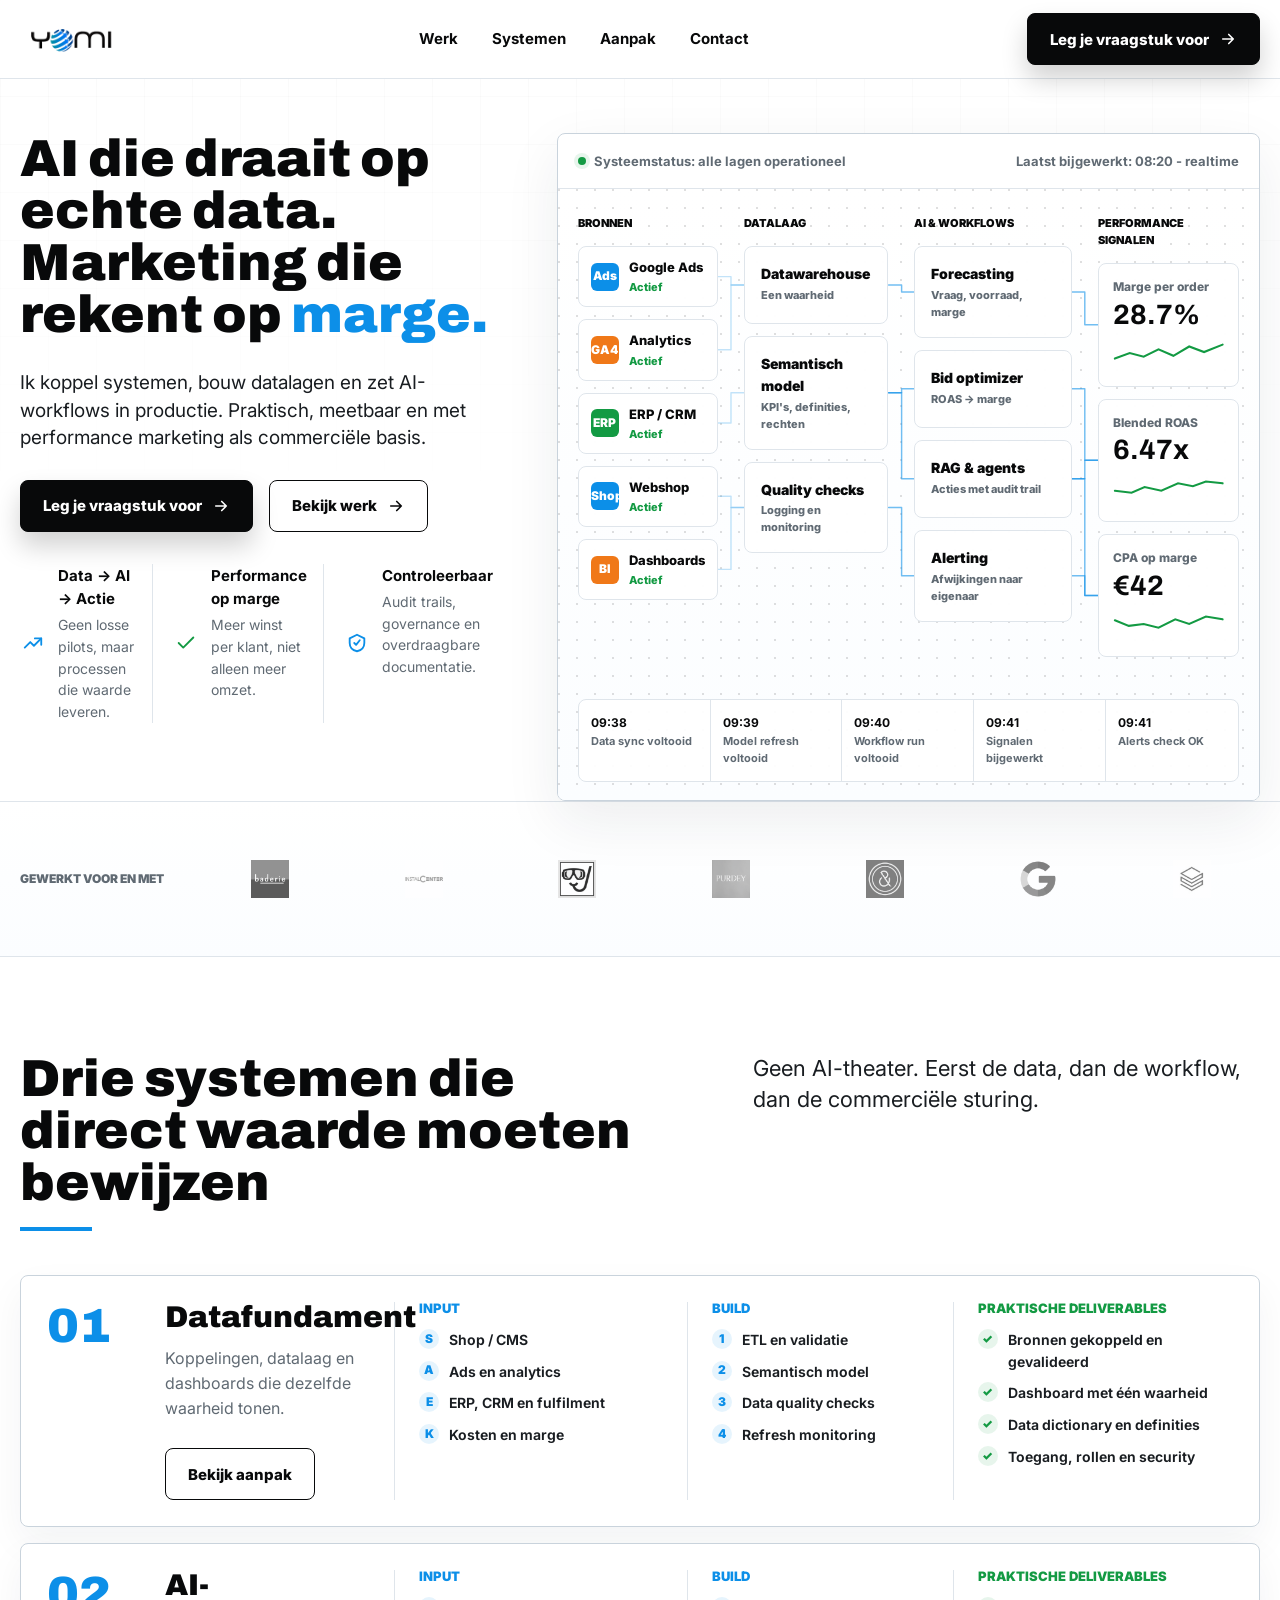
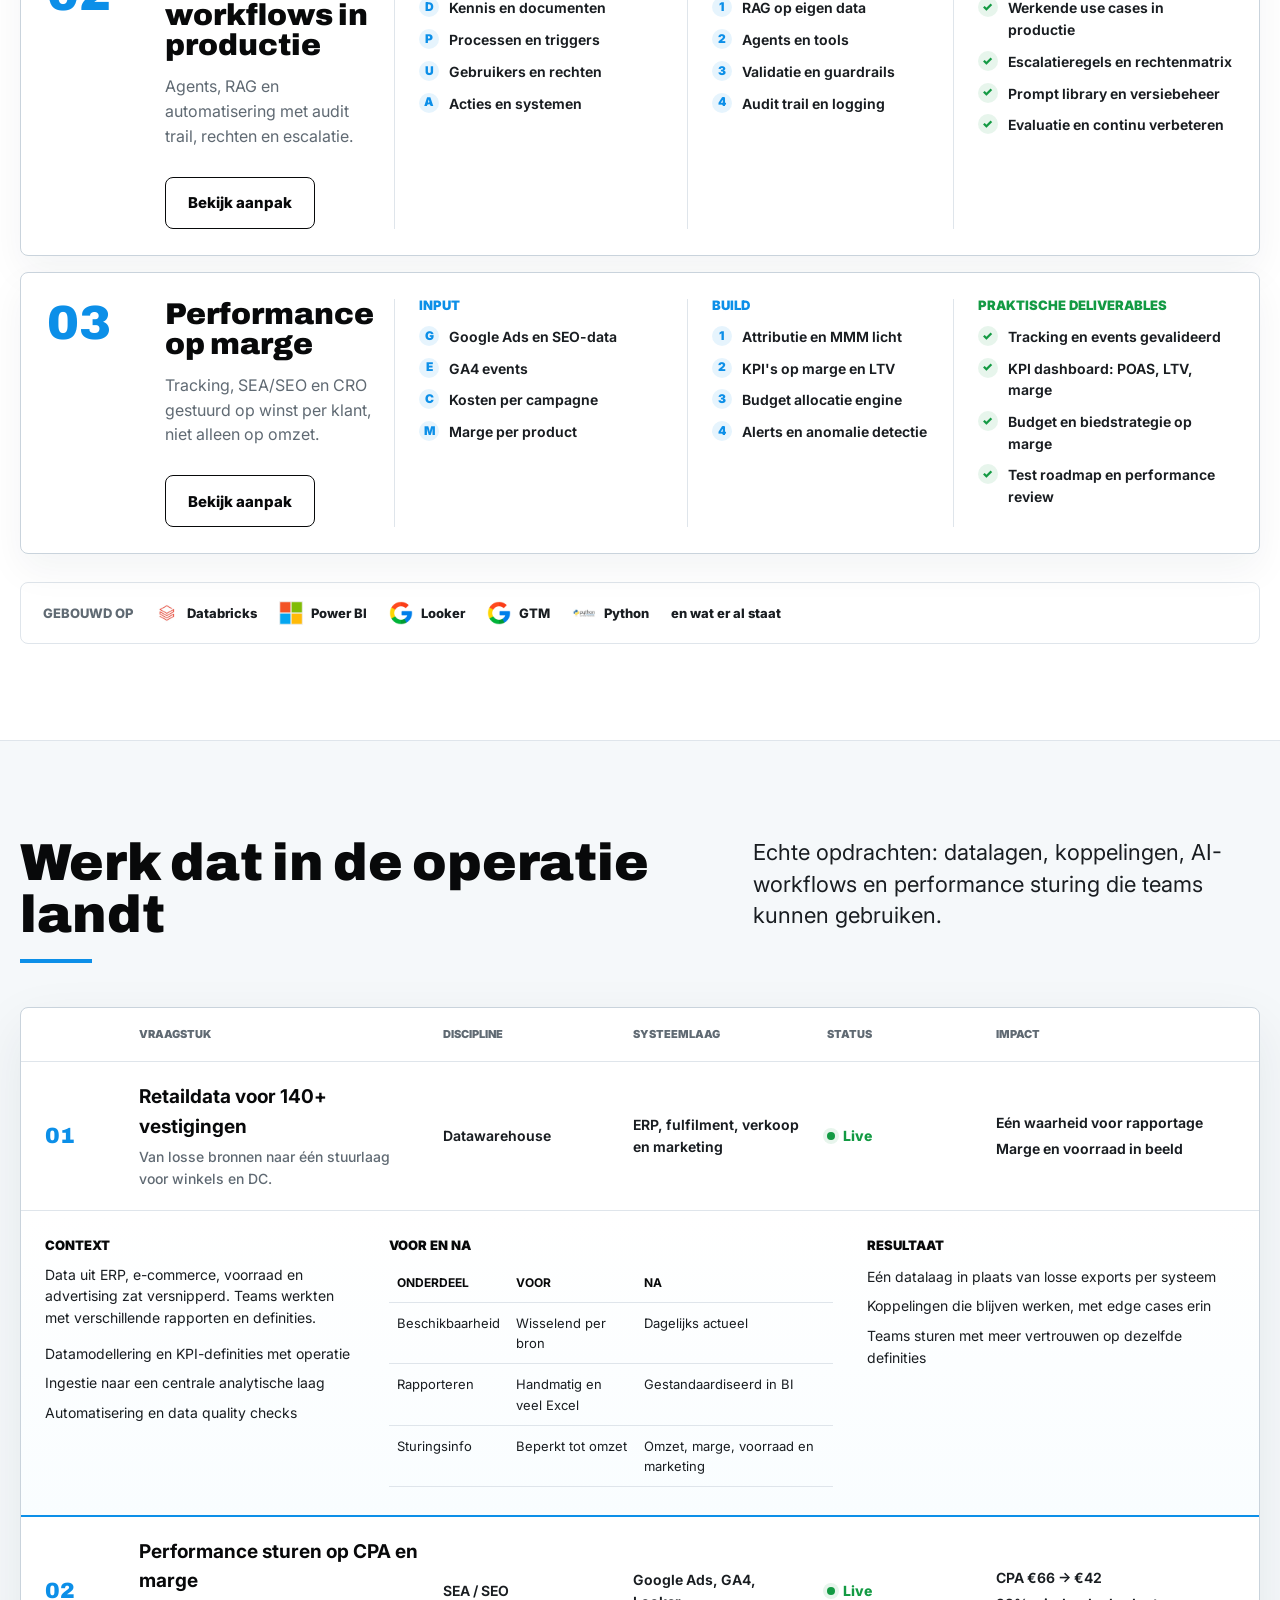
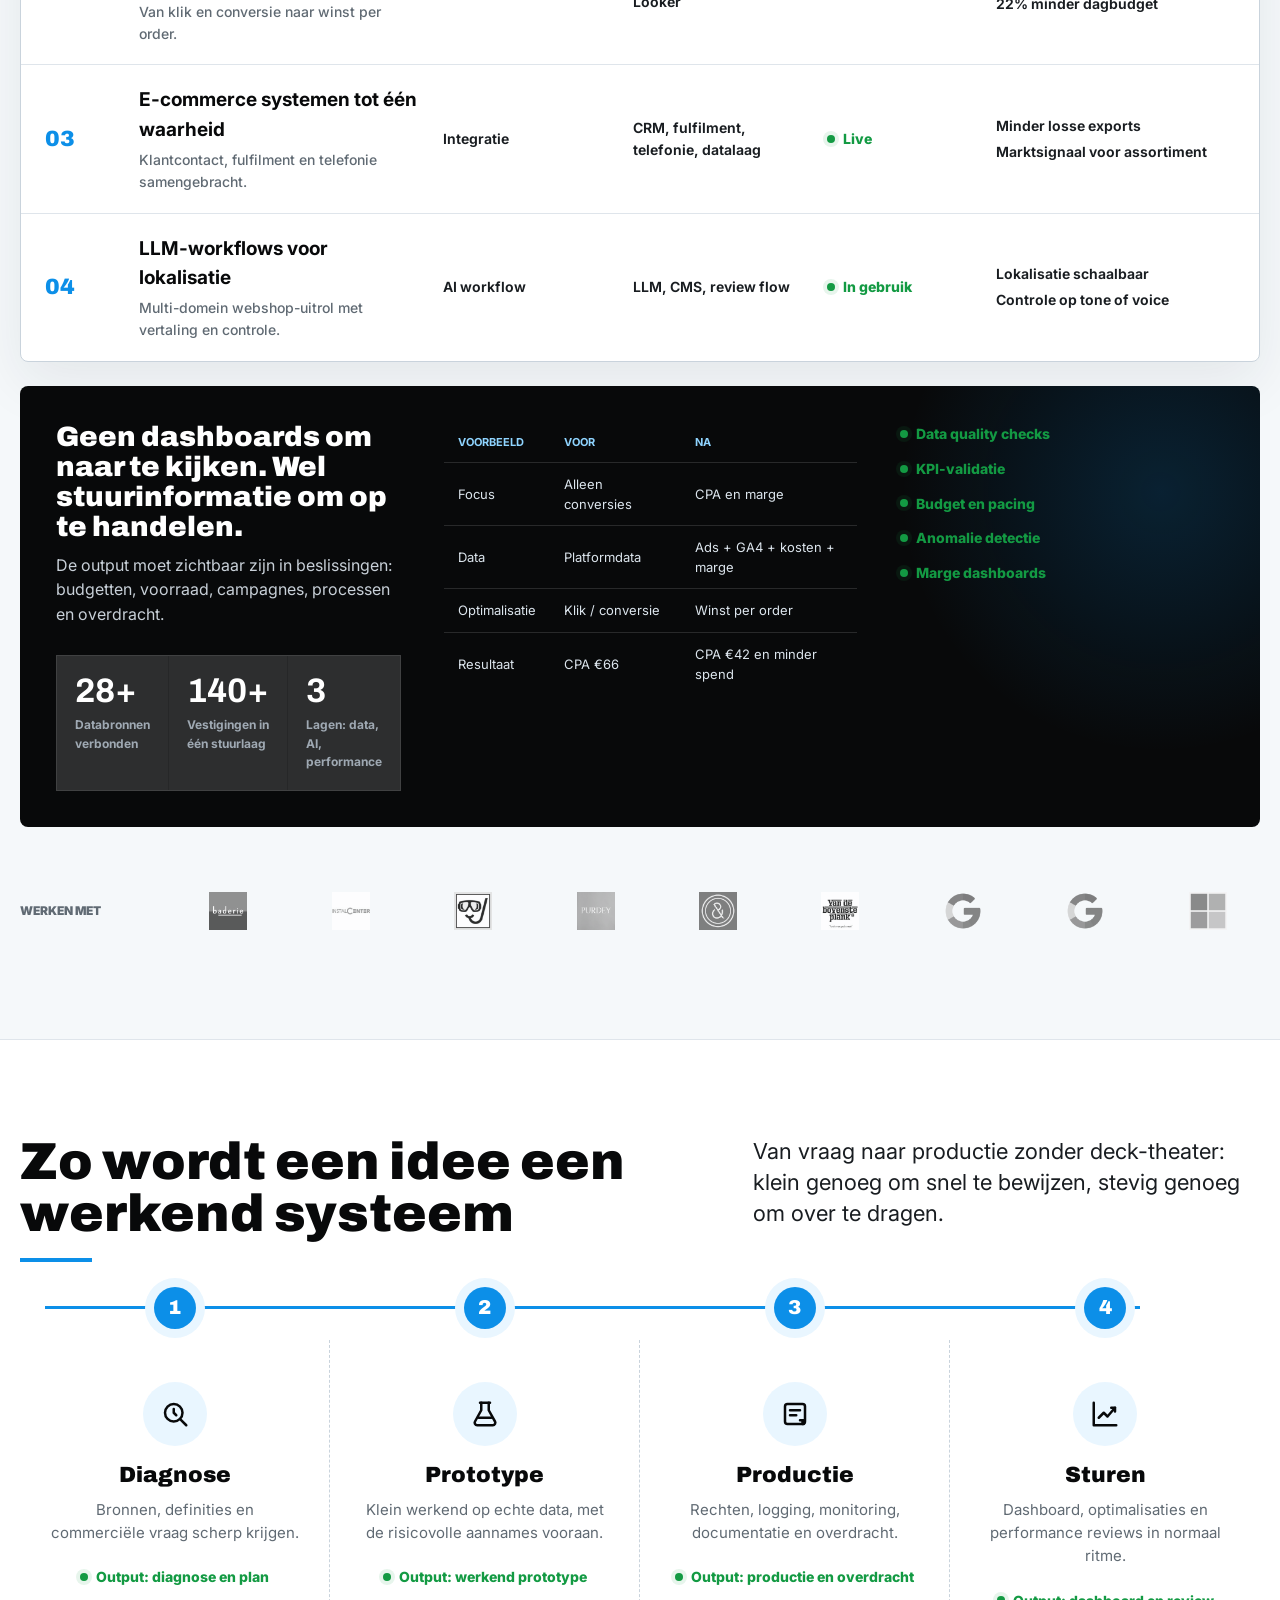
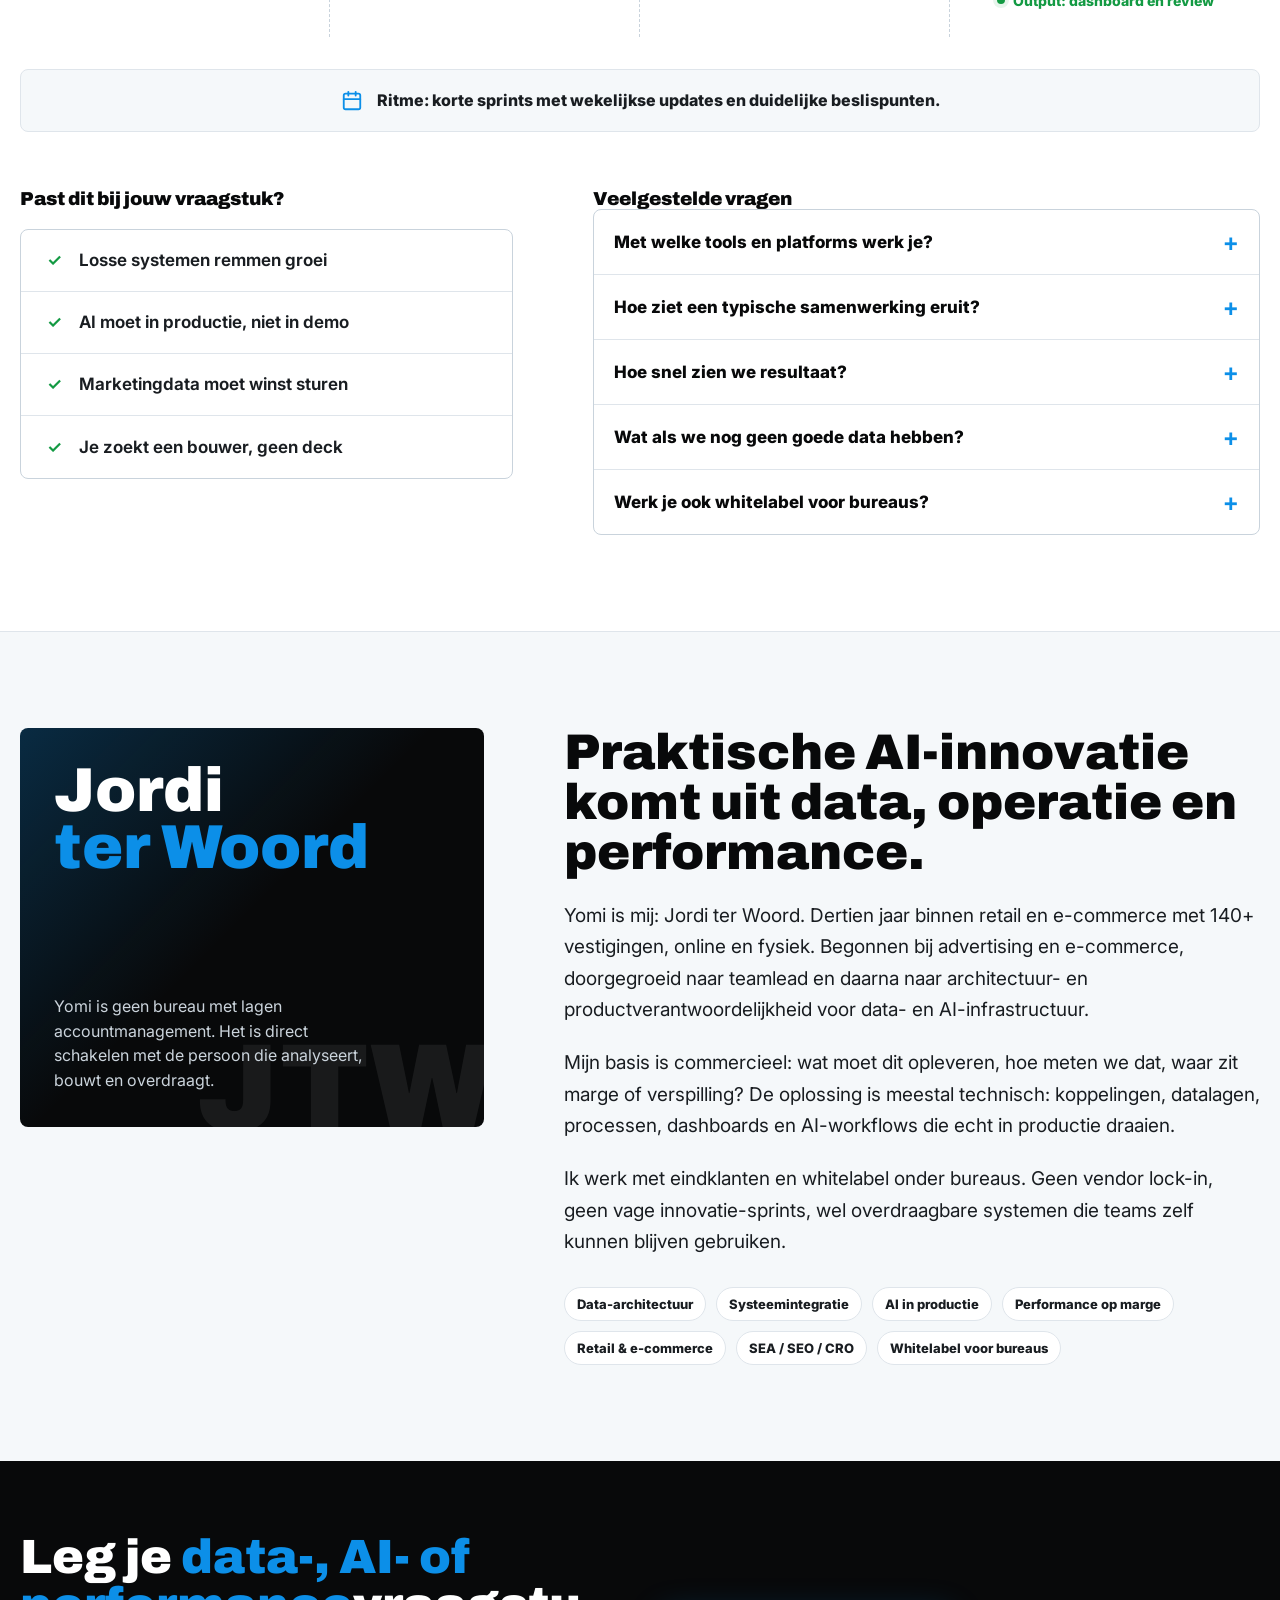
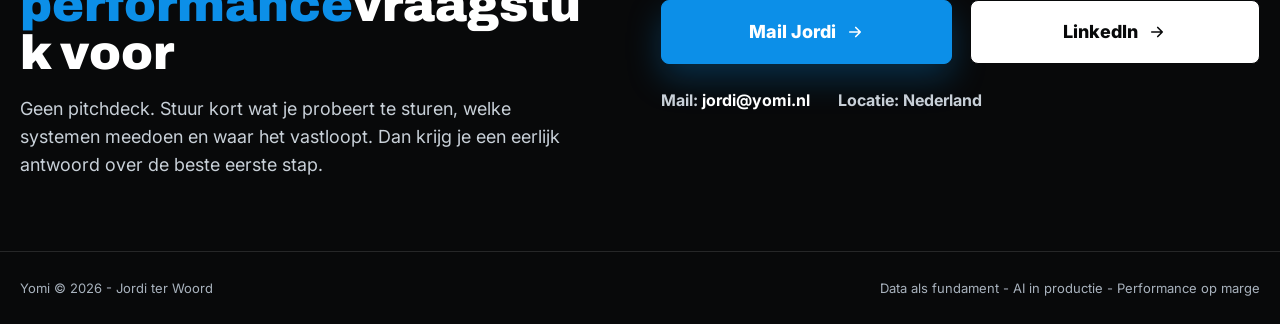
==== index.html @ 6478ffa0 "Redesign Yomi homepage" ====
<!DOCTYPE html>
<html lang="nl">

<head>
  <meta charset="UTF-8" />
  <meta name="viewport" content="width=device-width, initial-scale=1" />
  <title>Yomi - data, AI in productie en performance op marge</title>
  <meta name="description"
    content="Yomi is Jordi ter Woord. Ik koppel systemen, bouw datalagen, zet AI-workflows in productie en stuur performance marketing op marge in plaats van alleen op omzet." />
  <link rel="canonical" href="https://yomi.nl/" />

  <meta property="og:type" content="website" />
  <meta property="og:url" content="https://yomi.nl/" />
  <meta property="og:title" content="Yomi - data, AI in productie en performance op marge" />
  <meta property="og:description"
    content="Praktische data- en AI-innovatie: werkende systemen, duidelijke sturing en performance marketing als commerciele basis." />
  <meta property="og:image" content="https://yomi.nl/logos/yomi-logo.png" />
  <meta name="twitter:card" content="summary" />

  <link rel="icon" type="image/png" href="./logos/yomi-logo.png" />
  <link rel="apple-touch-icon" href="./logos/yomi-logo.png" />

  <link rel="preconnect" href="https://fonts.googleapis.com">
  <link rel="preconnect" href="https://fonts.gstatic.com" crossorigin>
  <link
    href="https://fonts.googleapis.com/css2?family=Archivo:wght@600;700;800;900&family=Inter:wght@400;500;600;700;800&display=swap"
    rel="stylesheet">

  <script type="application/ld+json">
  {
    "@context": "https://schema.org",
    "@type": "ProfessionalService",
    "name": "Yomi",
    "url": "https://yomi.nl",
    "email": "jordi@yomi.nl",
    "founder": { "@type": "Person", "name": "Jordi ter Woord" },
    "areaServed": "NL",
    "description": "Data-architectuur, systeemintegratie, AI-workflows in productie en performance marketing op marge.",
    "knowsAbout": ["Data-architectuur", "Systeemintegratie", "AI in productie", "Performance marketing", "SEA", "SEO", "CRO", "ETL", "Datawarehousing", "Retail", "E-commerce"]
  }
  </script>

  <style>
    :root {
      --bg: #ffffff;
      --ink: #08090a;
      --text: #191d21;
      --muted: #606a73;
      --quiet: #8b949e;
      --line: #dfe5eb;
      --line-strong: #c9d3dc;
      --surface: #f5f8fa;
      --surface-2: #edf3f7;
      --blue: #0c8fe8;
      --blue-deep: #0967b3;
      --green: #139a43;
      --orange: #f07818;
      --black: #08090a;
      --white: #ffffff;
      --max: 1440px;
      --content: 1240px;
      --radius: 8px;
      --shadow: 0 20px 55px rgba(22, 35, 48, 0.08);
      --ease: cubic-bezier(0.22, 1, 0.36, 1);
    }

    *,
    *::before,
    *::after {
      box-sizing: border-box;
    }

    html {
      scroll-behavior: smooth;
      -webkit-text-size-adjust: 100%;
    }

    @media (prefers-reduced-motion: reduce) {
      html {
        scroll-behavior: auto;
      }

      *,
      *::before,
      *::after {
        animation-duration: 0.01ms !important;
        animation-iteration-count: 1 !important;
        transition-duration: 0.01ms !important;
      }
    }

    body {
      margin: 0;
      color: var(--text);
      background: var(--bg);
      font-family: "Inter", system-ui, -apple-system, BlinkMacSystemFont, "Segoe UI", sans-serif;
      font-size: 16px;
      line-height: 1.55;
      letter-spacing: 0;
      -webkit-font-smoothing: antialiased;
      text-rendering: optimizeLegibility;
    }

    body::before {
      content: "";
      position: fixed;
      inset: 0;
      z-index: -1;
      pointer-events: none;
      background:
        linear-gradient(rgba(8, 9, 10, 0.035) 1px, transparent 1px),
        linear-gradient(90deg, rgba(8, 9, 10, 0.035) 1px, transparent 1px);
      background-size: 48px 48px;
      mask-image: linear-gradient(to bottom, rgba(0, 0, 0, 0.6), transparent 520px);
    }

    h1,
    h2,
    h3,
    h4,
    p {
      margin: 0;
    }

    h1,
    h2,
    h3,
    h4 {
      color: var(--ink);
      font-family: "Archivo", "Inter", system-ui, sans-serif;
      font-weight: 900;
      line-height: 1;
      letter-spacing: 0;
    }

    a {
      color: inherit;
      text-decoration: none;
    }

    a:hover {
      text-decoration: none;
    }

    img {
      display: block;
      max-width: 100%;
    }

    ::selection {
      color: var(--white);
      background: var(--blue);
    }

    :focus-visible {
      outline: 3px solid rgba(12, 143, 232, 0.45);
      outline-offset: 3px;
      border-radius: 6px;
    }

    .skip {
      position: absolute;
      top: 12px;
      left: -999px;
      z-index: 200;
      padding: 10px 14px;
      color: var(--white);
      background: var(--black);
      border-radius: var(--radius);
    }

    .skip:focus {
      left: 12px;
    }

    .wrap {
      width: min(100% - 32px, var(--content));
      margin-inline: auto;
    }

    .site-header {
      position: sticky;
      top: 0;
      z-index: 100;
      background: rgba(255, 255, 255, 0.88);
      border-bottom: 1px solid var(--line);
      backdrop-filter: blur(14px) saturate(170%);
    }

    .nav {
      display: flex;
      align-items: center;
      justify-content: space-between;
      min-height: 78px;
      gap: 24px;
    }

    .brand {
      display: inline-flex;
      align-items: center;
      min-width: 120px;
    }

    .brand img {
      width: 106px;
      height: auto;
      object-fit: contain;
    }

    .nav-links {
      display: flex;
      align-items: center;
      justify-content: center;
      gap: 34px;
      color: var(--ink);
      font-size: 15px;
      font-weight: 700;
    }

    .nav-links a {
      position: relative;
      padding-block: 10px;
    }

    .nav-links a::after {
      content: "";
      position: absolute;
      left: 0;
      right: 0;
      bottom: 4px;
      height: 2px;
      background: var(--blue);
      transform: scaleX(0);
      transform-origin: left;
      transition: transform 0.18s var(--ease);
    }

    .nav-links a:hover::after {
      transform: scaleX(1);
    }

    .btn {
      display: inline-flex;
      align-items: center;
      justify-content: center;
      gap: 10px;
      min-height: 52px;
      padding: 0 22px;
      border: 1px solid var(--ink);
      border-radius: var(--radius);
      color: var(--ink);
      background: var(--white);
      font-size: 15px;
      font-weight: 800;
      line-height: 1;
      transition: transform 0.18s var(--ease), background 0.18s var(--ease), color 0.18s var(--ease), border-color 0.18s var(--ease);
      white-space: nowrap;
    }

    .btn svg {
      width: 18px;
      height: 18px;
      flex: 0 0 auto;
    }

    .btn:hover {
      transform: translateY(-2px);
    }

    .btn-primary {
      color: var(--white);
      background: var(--black);
      box-shadow: 0 14px 26px rgba(0, 0, 0, 0.18);
    }

    .btn-primary:hover {
      background: #000000;
    }

    .btn-blue {
      color: var(--white);
      border-color: var(--blue);
      background: var(--blue);
      box-shadow: 0 14px 34px rgba(12, 143, 232, 0.28);
    }

    .btn-blue:hover {
      background: var(--blue-deep);
      border-color: var(--blue-deep);
    }

    .btn-light {
      background: transparent;
    }

    .btn-light:hover {
      color: var(--white);
      background: var(--black);
    }

    .hero {
      padding: 54px 0 0;
      border-bottom: 1px solid var(--line);
    }

    .hero-layout {
      display: grid;
      grid-template-columns: minmax(0, 0.82fr) minmax(560px, 1.18fr);
      gap: 48px;
      align-items: start;
      min-height: 0;
    }

    .hero-copy {
      padding-bottom: 58px;
    }

    .hero h1 {
      max-width: 720px;
      font-size: 52px;
    }

    .hero h1 span {
      color: var(--blue);
    }

    .hero-lede {
      max-width: 650px;
      margin-top: 28px;
      color: var(--text);
      font-size: 19px;
      line-height: 1.45;
    }

    .hero-actions {
      display: flex;
      flex-wrap: wrap;
      gap: 16px;
      margin-top: 28px;
    }

    .proof-row {
      display: grid;
      grid-template-columns: repeat(3, 1fr);
      gap: 20px;
      max-width: 720px;
      margin-top: 32px;
      color: var(--muted);
      font-size: 14px;
    }

    .proof-item {
      display: grid;
      grid-template-columns: 26px 1fr;
      gap: 12px;
      padding-right: 16px;
      border-right: 1px solid var(--line);
    }

    .proof-item:last-child {
      border-right: 0;
    }

    .proof-item strong {
      display: block;
      margin-bottom: 4px;
      color: var(--ink);
      font-size: 15px;
    }

    .icon {
      display: inline-flex;
      align-items: center;
      justify-content: center;
      color: var(--blue);
    }

    .icon svg {
      width: 22px;
      height: 22px;
    }

    .icon.check {
      color: var(--green);
    }

    .ops-board {
      border: 1px solid var(--line-strong);
      border-radius: var(--radius);
      background: rgba(255, 255, 255, 0.92);
      box-shadow: var(--shadow);
      overflow: hidden;
    }

    .ops-top {
      display: flex;
      align-items: center;
      justify-content: space-between;
      gap: 20px;
      padding: 17px 20px;
      border-bottom: 1px solid var(--line);
      color: var(--muted);
      font-size: 13px;
      font-weight: 700;
    }

    .status {
      display: inline-flex;
      align-items: center;
      gap: 8px;
      white-space: nowrap;
    }

    .dot {
      width: 8px;
      height: 8px;
      border-radius: 99px;
      background: var(--green);
      box-shadow: 0 0 0 4px rgba(19, 154, 67, 0.1);
    }

    .ops-canvas {
      position: relative;
      display: grid;
      grid-template-columns: 0.84fr 0.92fr 1fr 0.9fr;
      gap: 26px;
      min-height: 440px;
      padding: 26px 20px 18px;
      background:
        radial-gradient(circle at 1px 1px, rgba(8, 9, 10, 0.13) 1px, transparent 0) 0 0 / 18px 18px,
        linear-gradient(180deg, #ffffff, #fbfdff);
    }

    .ops-col {
      position: relative;
      z-index: 2;
      display: flex;
      flex-direction: column;
      gap: 12px;
    }

    .ops-wires {
      position: absolute;
      inset: 0;
      z-index: 1;
      width: 100%;
      height: 100%;
      pointer-events: none;
      overflow: visible;
    }

    .ops-wires path {
      fill: none;
      stroke: var(--blue);
      stroke-width: 1.45;
      stroke-linecap: round;
      stroke-linejoin: round;
      opacity: 0.58;
      vector-effect: non-scaling-stroke;
    }

    .ops-wires .wire-muted {
      stroke: rgba(12, 143, 232, 0.42);
    }

    .ops-title {
      margin-bottom: 2px;
      color: var(--ink);
      font-size: 11px;
      font-weight: 900;
      text-transform: uppercase;
      letter-spacing: 0;
    }

    .source,
    .node,
    .metric {
      border: 1px solid var(--line);
      border-radius: var(--radius);
      background: rgba(255, 255, 255, 0.96);
    }

    .source {
      position: relative;
      display: grid;
      grid-template-columns: 28px 1fr;
      gap: 10px;
      align-items: center;
      min-height: 54px;
      padding: 10px 12px;
      color: var(--ink);
      font-size: 13px;
      font-weight: 800;
    }

    .source small,
    .node small,
    .metric small {
      display: block;
      margin-top: 2px;
      color: var(--green);
      font-size: 11px;
      font-weight: 800;
    }

    .source .source-ico {
      display: inline-grid;
      place-items: center;
      width: 28px;
      height: 28px;
      border-radius: 6px;
      color: var(--white);
      background: var(--blue);
      font-size: 12px;
      font-weight: 900;
    }

    .source:nth-child(3) .source-ico,
    .source:nth-child(6) .source-ico {
      background: var(--orange);
    }

    .source:nth-child(4) .source-ico,
    .source:nth-child(7) .source-ico {
      background: var(--green);
    }

    .node {
      position: relative;
      min-height: 78px;
      padding: 16px;
      color: var(--ink);
      font-size: 14px;
      font-weight: 900;
    }

    .node small {
      color: var(--muted);
    }

    .metric {
      padding: 14px;
    }

    .metric span {
      display: block;
      color: var(--muted);
      font-size: 12px;
      font-weight: 800;
    }

    .metric strong {
      display: block;
      margin-top: 4px;
      color: var(--ink);
      font-family: "Archivo", "Inter", sans-serif;
      font-size: 28px;
      line-height: 1;
    }

    .spark {
      width: 100%;
      height: 24px;
      margin-top: 12px;
    }

    .audit {
      grid-column: 1 / -1;
      align-self: end;
      display: grid;
      grid-template-columns: repeat(5, 1fr);
      gap: 0;
      margin-top: 16px;
      border: 1px solid var(--line);
      border-radius: var(--radius);
      background: rgba(255, 255, 255, 0.94);
      overflow: hidden;
    }

    .audit div {
      padding: 14px 12px;
      border-right: 1px solid var(--line);
      color: var(--muted);
      font-size: 11px;
      font-weight: 700;
    }

    .audit div:last-child {
      border-right: 0;
    }

    .audit b {
      display: block;
      color: var(--ink);
      font-size: 12px;
    }

    @media (min-width: 1340px) {
      .hero h1 {
        font-size: 62px;
      }
    }

    @media (min-width: 1520px) {
      .hero h1 {
        font-size: 70px;
      }
    }

    .logo-band {
      border-top: 1px solid var(--line);
      background: linear-gradient(180deg, #ffffff 0%, #fbfdff 100%);
    }

    .logo-inner {
      display: grid;
      grid-template-columns: 150px 1fr;
      gap: 32px;
      align-items: center;
      min-height: 154px;
    }

    .band-label {
      color: var(--muted);
      font-size: 12px;
      font-weight: 900;
      text-transform: uppercase;
      letter-spacing: 0;
    }

    .logos {
      display: grid;
      grid-template-columns: repeat(7, minmax(0, 1fr));
      gap: 18px;
      align-items: center;
    }

    .logo-tile {
      display: flex;
      align-items: center;
      justify-content: center;
      min-height: 58px;
      padding: 12px;
      border: 1px solid transparent;
      filter: grayscale(1);
      opacity: 0.82;
      transition: filter 0.18s var(--ease), opacity 0.18s var(--ease), border-color 0.18s var(--ease);
    }

    .logo-tile:hover {
      border-color: var(--line);
      filter: grayscale(0);
      opacity: 1;
    }

    .logo-tile img {
      max-height: 38px;
      width: auto;
      object-fit: contain;
    }

    section {
      padding: 96px 0;
    }

    .section-head {
      display: grid;
      grid-template-columns: minmax(0, 0.9fr) minmax(320px, 0.7fr);
      gap: 80px;
      align-items: start;
      margin-bottom: 44px;
    }

    .section-head h2 {
      max-width: 760px;
      font-size: 52px;
    }

    .section-head p,
    .section-lede {
      color: var(--text);
      font-size: 22px;
      line-height: 1.42;
    }

    .blue-line {
      width: 72px;
      height: 4px;
      margin-top: 18px;
      background: var(--blue);
    }

    .systems {
      background: var(--white);
    }

    .system-stack {
      display: grid;
      gap: 16px;
    }

    .system-row {
      display: grid;
      grid-template-columns: 94px minmax(230px, 0.82fr) 1fr 0.9fr 0.95fr;
      gap: 24px;
      align-items: stretch;
      padding: 26px;
      border: 1px solid var(--line-strong);
      border-radius: var(--radius);
      background: rgba(255, 255, 255, 0.96);
      box-shadow: 0 16px 38px rgba(21, 39, 56, 0.05);
    }

    .system-no {
      color: var(--blue);
      font-family: "Archivo", "Inter", sans-serif;
      font-size: 48px;
      font-weight: 900;
      line-height: 1;
    }

    .system-main {
      padding-right: 18px;
      border-right: 1px solid var(--line);
    }

    .system-main h3 {
      font-size: 30px;
    }

    .system-main p {
      margin-top: 14px;
      color: var(--muted);
      font-size: 16px;
      line-height: 1.55;
    }

    .system-main a {
      margin-top: 28px;
    }

    .flow-col {
      border-right: 1px solid var(--line);
      padding-right: 24px;
    }

    .flow-col:last-child {
      border-right: 0;
      padding-right: 0;
    }

    .flow-col h4 {
      margin-bottom: 14px;
      color: var(--blue);
      font-family: "Inter", system-ui, sans-serif;
      font-size: 13px;
      font-weight: 900;
      text-transform: uppercase;
    }

    .flow-col.deliver h4 {
      color: var(--green);
    }

    .flow-list {
      display: grid;
      gap: 10px;
      margin: 0;
      padding: 0;
      list-style: none;
      color: var(--text);
      font-size: 14px;
      font-weight: 650;
    }

    .flow-list li {
      display: grid;
      grid-template-columns: 20px 1fr;
      gap: 10px;
      align-items: start;
    }

    .mini-mark {
      display: inline-grid;
      place-items: center;
      width: 20px;
      height: 20px;
      border-radius: 99px;
      color: var(--blue);
      background: rgba(12, 143, 232, 0.1);
      font-size: 12px;
      font-weight: 900;
    }

    .deliver .mini-mark {
      color: var(--green);
      background: rgba(19, 154, 67, 0.1);
    }

    .tool-row {
      display: flex;
      flex-wrap: wrap;
      gap: 22px;
      align-items: center;
      margin-top: 28px;
      padding: 18px 22px;
      border: 1px solid var(--line);
      border-radius: var(--radius);
      color: var(--muted);
      background: var(--white);
      font-size: 13px;
      font-weight: 800;
      text-transform: uppercase;
    }

    .tool-row span {
      display: inline-flex;
      align-items: center;
      gap: 8px;
      color: var(--text);
      text-transform: none;
    }

    .tool-row img {
      width: auto;
      max-height: 24px;
    }

    .proof-section {
      background: var(--surface);
      border-block: 1px solid var(--line);
    }

    .case-ledger {
      border: 1px solid var(--line-strong);
      border-radius: var(--radius);
      background: var(--white);
      overflow: hidden;
      box-shadow: var(--shadow);
    }

    .case-head,
    .case-line {
      display: grid;
      grid-template-columns: 70px minmax(280px, 1.1fr) 0.8fr 0.82fr 0.7fr 1.15fr;
      gap: 24px;
      align-items: center;
    }

    .case-head {
      padding: 18px 24px;
      border-bottom: 1px solid var(--line);
      color: var(--muted);
      font-size: 11px;
      font-weight: 900;
      text-transform: uppercase;
    }

    .case-line {
      padding: 20px 24px;
      border-bottom: 1px solid var(--line);
      color: var(--text);
      font-size: 14px;
      font-weight: 650;
    }

    .case-line:last-child {
      border-bottom: 0;
    }

    .case-no {
      color: var(--blue);
      font-family: "Archivo", "Inter", sans-serif;
      font-size: 22px;
      font-weight: 900;
    }

    .case-title strong {
      display: block;
      color: var(--ink);
      font-size: 19px;
    }

    .case-title span {
      display: block;
      margin-top: 5px;
      color: var(--muted);
      font-weight: 500;
    }

    .live {
      display: inline-flex;
      align-items: center;
      gap: 8px;
      color: var(--green);
      font-weight: 800;
    }

    .impact {
      display: grid;
      gap: 4px;
      color: var(--green);
      font-weight: 800;
    }

    .impact span {
      color: var(--text);
      font-weight: 650;
    }

    .case-detail {
      display: grid;
      grid-template-columns: 0.8fr 1.15fr 0.95fr;
      gap: 34px;
      padding: 28px 24px;
      border-bottom: 2px solid var(--blue);
      background: linear-gradient(180deg, #ffffff, #f9fdff);
    }

    .case-detail h4 {
      margin-bottom: 12px;
      color: var(--ink);
      font-family: "Inter", system-ui, sans-serif;
      font-size: 13px;
      font-weight: 900;
      text-transform: uppercase;
    }

    .case-detail p,
    .case-detail li {
      color: var(--text);
      font-size: 14px;
      line-height: 1.55;
    }

    .case-detail ul {
      display: grid;
      gap: 8px;
      margin: 14px 0 0;
      padding: 0;
      list-style: none;
    }

    .before-after {
      width: 100%;
      border-collapse: collapse;
      color: var(--text);
      font-size: 13px;
    }

    .before-after th,
    .before-after td {
      padding: 10px 8px;
      border-bottom: 1px solid var(--line);
      text-align: left;
      vertical-align: top;
    }

    .before-after th {
      color: var(--ink);
      font-size: 12px;
      text-transform: uppercase;
    }

    .operator-proof {
      display: grid;
      grid-template-columns: 0.78fr 1.1fr 0.86fr;
      gap: 42px;
      margin-top: 24px;
      padding: 36px;
      border-radius: var(--radius);
      color: var(--white);
      background:
        radial-gradient(circle at 92% 24%, rgba(12, 143, 232, 0.18), transparent 260px),
        var(--black);
    }

    .operator-proof h3 {
      color: var(--white);
      font-size: 28px;
      line-height: 1.08;
    }

    .operator-proof p {
      margin-top: 10px;
      color: #c8d0d8;
    }

    .proof-metrics {
      display: grid;
      grid-template-columns: repeat(3, 1fr);
      gap: 1px;
      margin-top: 28px;
      border: 1px solid rgba(255, 255, 255, 0.12);
      background: rgba(255, 255, 255, 0.12);
    }

    .proof-metrics div {
      padding: 18px;
      background: rgba(255, 255, 255, 0.03);
    }

    .proof-metrics strong {
      display: block;
      color: var(--white);
      font-family: "Archivo", "Inter", sans-serif;
      font-size: 34px;
      line-height: 1;
    }

    .proof-metrics span {
      display: block;
      margin-top: 8px;
      color: #9fa9b3;
      font-size: 12px;
      font-weight: 700;
    }

    .dark-table {
      width: 100%;
      border-collapse: collapse;
      overflow: hidden;
      border: 1px solid rgba(255, 255, 255, 0.18);
      border-radius: var(--radius);
      color: #dce5ed;
      font-size: 13px;
    }

    .dark-table th,
    .dark-table td {
      padding: 11px 14px;
      border-bottom: 1px solid rgba(255, 255, 255, 0.13);
      text-align: left;
    }

    .dark-table th {
      color: #8fd4ff;
      font-size: 11px;
      text-transform: uppercase;
    }

    .dark-checks {
      display: grid;
      gap: 12px;
      align-content: start;
      margin: 0;
      padding: 0;
      list-style: none;
      color: #dce5ed;
      font-size: 14px;
      font-weight: 700;
    }

    .logo-strip {
      display: grid;
      grid-template-columns: 130px 1fr;
      gap: 26px;
      align-items: center;
      margin-top: 26px;
      padding: 26px 0 0;
    }

    .logo-strip .logos {
      grid-template-columns: repeat(9, minmax(0, 1fr));
    }

    .method {
      background: var(--white);
    }

    .timeline {
      display: grid;
      grid-template-columns: repeat(4, 1fr);
      gap: 0;
      position: relative;
      margin-top: 22px;
      padding-top: 34px;
    }

    .timeline::before {
      content: "";
      position: absolute;
      top: 0;
      left: 2%;
      right: 2%;
      height: 3px;
      background: linear-gradient(90deg, var(--blue), var(--blue) 92%, transparent 92%);
    }

    .step {
      position: relative;
      padding: 42px 30px 26px;
      border-right: 1px dashed var(--line-strong);
      text-align: center;
    }

    .step:last-child {
      border-right: 0;
    }

    .step::before {
      content: attr(data-step);
      position: absolute;
      top: -53px;
      left: 50%;
      display: grid;
      place-items: center;
      width: 42px;
      height: 42px;
      color: var(--white);
      background: var(--blue);
      border-radius: 99px;
      font-family: "Archivo", "Inter", sans-serif;
      font-size: 20px;
      font-weight: 900;
      transform: translateX(-50%);
      box-shadow: 0 0 0 9px #e9f6ff;
    }

    .step-ico {
      display: grid;
      place-items: center;
      width: 64px;
      height: 64px;
      margin: 0 auto 18px;
      border-radius: 99px;
      color: var(--ink);
      background: #e9f6ff;
    }

    .step-ico svg {
      width: 30px;
      height: 30px;
    }

    .step h3 {
      font-size: 22px;
    }

    .step p {
      max-width: 260px;
      margin: 12px auto 0;
      color: var(--muted);
      font-size: 15px;
    }

    .step-output {
      display: inline-flex;
      align-items: center;
      gap: 8px;
      margin-top: 22px;
      color: var(--green);
      font-size: 14px;
      font-weight: 800;
    }

    .rhythm {
      display: flex;
      align-items: center;
      justify-content: center;
      gap: 14px;
      margin-top: 32px;
      padding: 18px;
      border: 1px solid var(--line);
      border-radius: var(--radius);
      color: var(--text);
      background: var(--surface);
      font-size: 16px;
      font-weight: 800;
      text-align: center;
    }

    .fit-faq {
      display: grid;
      grid-template-columns: 0.85fr 1.15fr;
      gap: 80px;
      align-items: start;
      margin-top: 58px;
    }

    .fit-list,
    .faq-list {
      border: 1px solid var(--line-strong);
      border-radius: var(--radius);
      background: var(--white);
      overflow: hidden;
    }

    .fit-list {
      margin-top: 20px;
    }

    .fit-list div {
      display: grid;
      grid-template-columns: 26px 1fr;
      gap: 12px;
      align-items: center;
      min-height: 62px;
      padding: 16px 20px;
      border-bottom: 1px solid var(--line);
      font-size: 17px;
      font-weight: 650;
    }

    .fit-list div:last-child {
      border-bottom: 0;
    }

    details {
      border-bottom: 1px solid var(--line);
    }

    details:last-child {
      border-bottom: 0;
    }

    summary {
      display: flex;
      align-items: center;
      justify-content: space-between;
      gap: 18px;
      min-height: 64px;
      padding: 16px 20px;
      color: var(--ink);
      cursor: pointer;
      font-size: 17px;
      font-weight: 800;
      list-style: none;
    }

    summary::-webkit-details-marker {
      display: none;
    }

    summary::after {
      content: "+";
      color: var(--blue);
      font-family: "Archivo", "Inter", sans-serif;
      font-size: 24px;
      line-height: 1;
    }

    details[open] summary::after {
      content: "-";
    }

    details p {
      padding: 0 20px 18px;
      color: var(--muted);
      font-size: 15px;
    }

    .about {
      background: var(--surface);
      border-top: 1px solid var(--line);
    }

    .about-grid {
      display: grid;
      grid-template-columns: 0.8fr 1.2fr;
      gap: 80px;
      align-items: start;
    }

    .identity {
      position: sticky;
      top: 112px;
      padding: 34px;
      border-radius: var(--radius);
      color: var(--white);
      background:
        linear-gradient(135deg, rgba(12, 143, 232, 0.25), transparent 48%),
        var(--black);
      overflow: hidden;
    }

    .identity::after {
      content: "JTW";
      position: absolute;
      right: -10px;
      bottom: -24px;
      color: rgba(255, 255, 255, 0.07);
      font-family: "Archivo", "Inter", sans-serif;
      font-size: 124px;
      font-weight: 900;
      line-height: 1;
    }

    .identity-mark {
      color: var(--white);
      font-family: "Archivo", "Inter", sans-serif;
      font-size: 62px;
      font-weight: 900;
      line-height: 0.92;
    }

    .identity-mark span {
      color: var(--blue);
    }

    .identity p {
      position: relative;
      z-index: 1;
      max-width: 320px;
      margin-top: 118px;
      color: #cbd4dc;
    }

    .about-copy h2 {
      max-width: 760px;
      font-size: 50px;
    }

    .about-copy p {
      max-width: 780px;
      margin-top: 22px;
      color: var(--text);
      font-size: 19px;
      line-height: 1.65;
    }

    .tags {
      display: flex;
      flex-wrap: wrap;
      gap: 10px;
      margin-top: 30px;
    }

    .tag {
      display: inline-flex;
      align-items: center;
      min-height: 34px;
      padding: 0 12px;
      border: 1px solid var(--line);
      border-radius: 999px;
      color: var(--text);
      background: var(--white);
      font-size: 13px;
      font-weight: 800;
    }

    .final-cta {
      padding: 0;
      color: var(--white);
      background: var(--black);
    }

    .cta-panel {
      display: grid;
      grid-template-columns: minmax(0, 0.95fr) minmax(420px, 1fr);
      gap: 72px;
      align-items: center;
      padding: 72px 0;
    }

    .cta-panel > * {
      min-width: 0;
    }

    .cta-panel h2 {
      max-width: 620px;
      color: var(--white);
      font-size: 48px;
      overflow-wrap: anywhere;
    }

    .cta-panel h2 span {
      color: var(--blue);
    }

    .cta-panel p {
      max-width: 560px;
      margin-top: 18px;
      color: #c8d0d8;
      font-size: 18px;
    }

    .cta-actions {
      display: grid;
      grid-template-columns: repeat(2, minmax(0, 1fr));
      gap: 18px;
    }

    .cta-actions .btn {
      min-height: 64px;
      font-size: 18px;
    }

    .contact-row {
      display: flex;
      flex-wrap: wrap;
      gap: 22px 28px;
      margin-top: 24px;
      color: #c8d0d8;
      font-weight: 700;
    }

    .contact-row a {
      color: var(--white);
    }

    .footer {
      padding: 26px 0;
      color: #a8b2bd;
      background: var(--black);
      border-top: 1px solid rgba(255, 255, 255, 0.12);
      font-size: 13px;
    }

    .footer .wrap {
      display: flex;
      justify-content: space-between;
      gap: 20px;
    }

    @media (max-width: 1180px) {
      .hero-layout {
        grid-template-columns: 1fr;
        min-height: 0;
      }

      .hero-copy {
        padding-bottom: 0;
      }

      .ops-board {
        margin-bottom: 40px;
      }

      .system-row {
        grid-template-columns: 70px 1fr;
      }

      .system-main,
      .flow-col {
        border-right: 0;
        padding-right: 0;
      }

      .flow-col {
        grid-column: 2;
        padding-top: 18px;
        border-top: 1px solid var(--line);
      }

      .case-head {
        display: none;
      }

      .case-line {
        grid-template-columns: 58px 1fr;
      }

      .case-line > div:nth-child(n+3) {
        grid-column: 2;
      }

      .case-detail,
      .operator-proof,
      .about-grid,
      .cta-panel {
        grid-template-columns: 1fr;
      }

      .identity {
        position: relative;
        top: auto;
      }
    }

    @media (max-width: 900px) {
      .nav {
        min-height: 68px;
      }

      .brand img {
        width: 90px;
      }

      .nav-links {
        display: none;
      }

      .nav .btn {
        display: none;
      }

      .hero {
        padding-top: 48px;
      }

      .hero h1 {
        font-size: 48px;
      }

      .hero-lede {
        font-size: 19px;
      }

      .proof-row,
      .section-head,
      .logo-inner,
      .fit-faq,
      .cta-actions {
        grid-template-columns: 1fr;
      }

      .proof-item {
        border-right: 0;
        padding-right: 0;
      }

      .ops-canvas {
        grid-template-columns: 1fr;
        min-height: 0;
      }

      .ops-wires {
        display: none;
      }

      .audit {
        grid-template-columns: 1fr;
      }

      .audit div {
        border-right: 0;
        border-bottom: 1px solid var(--line);
      }

      .audit div:last-child {
        border-bottom: 0;
      }

      .logos,
      .logo-strip .logos {
        grid-template-columns: repeat(3, minmax(0, 1fr));
      }

      section {
        padding: 72px 0;
      }

      .section-head {
        gap: 22px;
      }

      .section-head h2,
      .about-copy h2,
      .cta-panel h2 {
        font-size: 40px;
      }

      .section-head p,
      .section-lede {
        font-size: 19px;
      }

      .timeline {
        grid-template-columns: 1fr;
        padding-top: 0;
      }

      .timeline::before {
        display: none;
      }

      .step {
        padding: 28px 0;
        border-right: 0;
        border-bottom: 1px dashed var(--line-strong);
      }

      .step:last-child {
        border-bottom: 0;
      }

      .step::before {
        position: static;
        margin: 0 auto 18px;
        transform: none;
      }

    }

    @media (max-width: 640px) {
      .wrap {
        width: min(100% - 24px, var(--content));
      }

      .hero h1 {
        font-size: 40px;
      }

      .hero-actions {
        display: grid;
      }

      .hero-actions .btn {
        width: 100%;
      }

      .ops-top {
        align-items: flex-start;
        flex-direction: column;
      }

      .system-row {
        grid-template-columns: 1fr;
        padding: 20px;
      }

      .flow-col {
        grid-column: auto;
      }

      .system-main h3 {
        font-size: 26px;
      }

      .case-line {
        grid-template-columns: 1fr;
      }

      .case-line > div:nth-child(n+3) {
        grid-column: auto;
      }

      .case-detail {
        padding: 22px 18px;
      }

      .operator-proof {
        padding: 24px;
      }

      .proof-metrics {
        grid-template-columns: 1fr;
      }

      .logo-strip {
        grid-template-columns: 1fr;
      }

      .footer .wrap {
        flex-direction: column;
      }
    }
  </style>
</head>

<body>
  <a href="#main" class="skip">Direct naar inhoud</a>

  <header class="site-header">
    <div class="wrap nav">
      <a class="brand" href="/" aria-label="Yomi home">
        <img src="./logos/yomi-logo.png" alt="" />
      </a>
      <nav class="nav-links" aria-label="Hoofdnavigatie">
        <a href="#werk">Werk</a>
        <a href="#systemen">Systemen</a>
        <a href="#aanpak">Aanpak</a>
        <a href="#contact">Contact</a>
      </nav>
      <a class="btn btn-primary" href="mailto:jordi@yomi.nl?subject=Vraagstuk%20via%20yomi.nl">
        Leg je vraagstuk voor
        <svg viewBox="0 0 24 24" fill="none" stroke="currentColor" stroke-width="2.2" stroke-linecap="round"
          stroke-linejoin="round" aria-hidden="true">
          <path d="M5 12h14M13 6l6 6-6 6" />
        </svg>
      </a>
    </div>
  </header>

  <main id="main">
    <section class="hero" aria-labelledby="hero-title">
      <div class="wrap hero-layout">
        <div class="hero-copy">
          <h1 id="hero-title">AI die draait op echte data. Marketing die rekent op <span>marge.</span></h1>
          <p class="hero-lede">Ik koppel systemen, bouw datalagen en zet AI-workflows in productie. Praktisch,
            meetbaar en met performance marketing als commerci&euml;le basis.</p>
          <div class="hero-actions">
            <a class="btn btn-primary" href="mailto:jordi@yomi.nl?subject=Vraagstuk%20via%20yomi.nl">
              Leg je vraagstuk voor
              <svg viewBox="0 0 24 24" fill="none" stroke="currentColor" stroke-width="2.2" stroke-linecap="round"
                stroke-linejoin="round" aria-hidden="true">
                <path d="M5 12h14M13 6l6 6-6 6" />
              </svg>
            </a>
            <a class="btn btn-light" href="#werk">
              Bekijk werk
              <svg viewBox="0 0 24 24" fill="none" stroke="currentColor" stroke-width="2.2" stroke-linecap="round"
                stroke-linejoin="round" aria-hidden="true">
                <path d="M5 12h14M13 6l6 6-6 6" />
              </svg>
            </a>
          </div>
          <div class="proof-row" aria-label="Yomi uitgangspunten">
            <div class="proof-item">
              <span class="icon" aria-hidden="true">
                <svg viewBox="0 0 24 24" fill="none" stroke="currentColor" stroke-width="2" stroke-linecap="round"
                  stroke-linejoin="round">
                  <path d="M3 17l6-6 4 4 8-8" />
                  <path d="M14 7h7v7" />
                </svg>
              </span>
              <span><strong>Data -> AI -> Actie</strong>Geen losse pilots, maar processen die waarde leveren.</span>
            </div>
            <div class="proof-item">
              <span class="icon check" aria-hidden="true">
                <svg viewBox="0 0 24 24" fill="none" stroke="currentColor" stroke-width="2" stroke-linecap="round"
                  stroke-linejoin="round">
                  <path d="M20 6 9 17l-5-5" />
                </svg>
              </span>
              <span><strong>Performance op marge</strong>Meer winst per klant, niet alleen meer omzet.</span>
            </div>
            <div class="proof-item">
              <span class="icon" aria-hidden="true">
                <svg viewBox="0 0 24 24" fill="none" stroke="currentColor" stroke-width="2" stroke-linecap="round"
                  stroke-linejoin="round">
                  <path d="M12 3l8 4v5c0 5-3.5 8-8 9-4.5-1-8-4-8-9V7l8-4z" />
                  <path d="M9 12l2 2 4-5" />
                </svg>
              </span>
              <span><strong>Controleerbaar</strong>Audit trails, governance en overdraagbare documentatie.</span>
            </div>
          </div>
        </div>

        <div class="ops-board" aria-label="Operationeel diagram van Yomi werkwijze">
          <div class="ops-top">
            <span class="status"><span class="dot" aria-hidden="true"></span>Systeemstatus: alle lagen operationeel</span>
            <span>Laatst bijgewerkt: <span id="clock">09:41</span> - realtime</span>
          </div>
          <div class="ops-canvas">
            <svg class="ops-wires" aria-hidden="true"></svg>
            <div class="ops-col">
              <div class="ops-title">Bronnen</div>
              <div class="source"><span class="source-ico">Ads</span><span>Google Ads<small>Actief</small></span></div>
              <div class="source"><span class="source-ico">GA4</span><span>Analytics<small>Actief</small></span></div>
              <div class="source"><span class="source-ico">ERP</span><span>ERP / CRM<small>Actief</small></span></div>
              <div class="source"><span class="source-ico">Shop</span><span>Webshop<small>Actief</small></span></div>
              <div class="source"><span class="source-ico">BI</span><span>Dashboards<small>Actief</small></span></div>
            </div>
            <div class="ops-col">
              <div class="ops-title">Datalaag</div>
              <div class="node">Datawarehouse<small>Een waarheid</small></div>
              <div class="node">Semantisch model<small>KPI's, definities, rechten</small></div>
              <div class="node">Quality checks<small>Logging en monitoring</small></div>
            </div>
            <div class="ops-col">
              <div class="ops-title">AI & workflows</div>
              <div class="node">Forecasting<small>Vraag, voorraad, marge</small></div>
              <div class="node">Bid optimizer<small>ROAS -> marge</small></div>
              <div class="node">RAG & agents<small>Acties met audit trail</small></div>
              <div class="node">Alerting<small>Afwijkingen naar eigenaar</small></div>
            </div>
            <div class="ops-col">
              <div class="ops-title">Performance signalen</div>
              <div class="metric"><span>Marge per order</span><strong>28.7%</strong>
                <svg class="spark" viewBox="0 0 120 24" fill="none" aria-hidden="true">
                  <path d="M2 18l16-6 15 4 16-8 16 7 17-10 16 6 20-8" stroke="#139a43" stroke-width="2.2"
                    stroke-linecap="round" />
                </svg>
              </div>
              <div class="metric"><span>Blended ROAS</span><strong>6.47x</strong>
                <svg class="spark" viewBox="0 0 120 24" fill="none" aria-hidden="true">
                  <path d="M2 15l18 2 14-6 18 4 18-8 16 3 14-5 18 2" stroke="#139a43" stroke-width="2.2"
                    stroke-linecap="round" />
                </svg>
              </div>
              <div class="metric"><span>CPA op marge</span><strong>&euro;42</strong>
                <svg class="spark" viewBox="0 0 120 24" fill="none" aria-hidden="true">
                  <path d="M2 8l15 6 16-2 16 4 18-9 15 5 18-8 18 3" stroke="#139a43" stroke-width="2.2"
                    stroke-linecap="round" />
                </svg>
              </div>
            </div>
            <div class="audit" aria-label="Audit trail">
              <div><b>09:38</b>Data sync voltooid</div>
              <div><b>09:39</b>Model refresh voltooid</div>
              <div><b>09:40</b>Workflow run voltooid</div>
              <div><b>09:41</b>Signalen bijgewerkt</div>
              <div><b>09:41</b>Alerts check OK</div>
            </div>
          </div>
        </div>
      </div>

      <div class="logo-band">
        <div class="wrap logo-inner">
          <div class="band-label">Gewerkt voor en met</div>
          <div class="logos" aria-label="Client en platform logo's">
            <div class="logo-tile"><img src="./logos/baderie.png" alt="Baderie" /></div>
            <div class="logo-tile"><img src="./logos/instalcenter.png" alt="InstalCenter" /></div>
            <div class="logo-tile"><img src="./logos/badkamerwinkel.png" alt="Badkamerwinkel.nl" /></div>
            <div class="logo-tile"><img src="./logos/purdey.png" alt="Purdey" /></div>
            <div class="logo-tile"><img src="./logos/cookandpan.png" alt="CookandPan" /></div>
            <div class="logo-tile"><img src="./logos/google.png" alt="Google" /></div>
            <div class="logo-tile"><img src="./logos/databricks.png" alt="Databricks" /></div>
          </div>
        </div>
      </div>
    </section>

    <section class="systems" id="systemen" aria-labelledby="systems-title">
      <div class="wrap">
        <div class="section-head">
          <div>
            <h2 id="systems-title">Drie systemen die direct waarde moeten bewijzen</h2>
            <div class="blue-line" aria-hidden="true"></div>
          </div>
          <p>Geen AI-theater. Eerst de data, dan de workflow, dan de commerci&euml;le sturing.</p>
        </div>

        <div class="system-stack">
          <article class="system-row">
            <div class="system-no">01</div>
            <div class="system-main">
              <h3>Datafundament</h3>
              <p>Koppelingen, datalaag en dashboards die dezelfde waarheid tonen.</p>
              <a class="btn btn-light" href="#aanpak">Bekijk aanpak</a>
            </div>
            <div class="flow-col">
              <h4>Input</h4>
              <ul class="flow-list">
                <li><span class="mini-mark">S</span>Shop / CMS</li>
                <li><span class="mini-mark">A</span>Ads en analytics</li>
                <li><span class="mini-mark">E</span>ERP, CRM en fulfilment</li>
                <li><span class="mini-mark">K</span>Kosten en marge</li>
              </ul>
            </div>
            <div class="flow-col">
              <h4>Build</h4>
              <ul class="flow-list">
                <li><span class="mini-mark">1</span>ETL en validatie</li>
                <li><span class="mini-mark">2</span>Semantisch model</li>
                <li><span class="mini-mark">3</span>Data quality checks</li>
                <li><span class="mini-mark">4</span>Refresh monitoring</li>
              </ul>
            </div>
            <div class="flow-col deliver">
              <h4>Praktische deliverables</h4>
              <ul class="flow-list">
                <li><span class="mini-mark">&#10003;</span>Bronnen gekoppeld en gevalideerd</li>
                <li><span class="mini-mark">&#10003;</span>Dashboard met &eacute;&eacute;n waarheid</li>
                <li><span class="mini-mark">&#10003;</span>Data dictionary en definities</li>
                <li><span class="mini-mark">&#10003;</span>Toegang, rollen en security</li>
              </ul>
            </div>
          </article>

          <article class="system-row">
            <div class="system-no">02</div>
            <div class="system-main">
              <h3>AI-workflows in productie</h3>
              <p>Agents, RAG en automatisering met audit trail, rechten en escalatie.</p>
              <a class="btn btn-light" href="#aanpak">Bekijk aanpak</a>
            </div>
            <div class="flow-col">
              <h4>Input</h4>
              <ul class="flow-list">
                <li><span class="mini-mark">D</span>Kennis en documenten</li>
                <li><span class="mini-mark">P</span>Processen en triggers</li>
                <li><span class="mini-mark">U</span>Gebruikers en rechten</li>
                <li><span class="mini-mark">A</span>Acties en systemen</li>
              </ul>
            </div>
            <div class="flow-col">
              <h4>Build</h4>
              <ul class="flow-list">
                <li><span class="mini-mark">1</span>RAG op eigen data</li>
                <li><span class="mini-mark">2</span>Agents en tools</li>
                <li><span class="mini-mark">3</span>Validatie en guardrails</li>
                <li><span class="mini-mark">4</span>Audit trail en logging</li>
              </ul>
            </div>
            <div class="flow-col deliver">
              <h4>Praktische deliverables</h4>
              <ul class="flow-list">
                <li><span class="mini-mark">&#10003;</span>Werkende use cases in productie</li>
                <li><span class="mini-mark">&#10003;</span>Escalatieregels en rechtenmatrix</li>
                <li><span class="mini-mark">&#10003;</span>Prompt library en versiebeheer</li>
                <li><span class="mini-mark">&#10003;</span>Evaluatie en continu verbeteren</li>
              </ul>
            </div>
          </article>

          <article class="system-row">
            <div class="system-no">03</div>
            <div class="system-main">
              <h3>Performance op marge</h3>
              <p>Tracking, SEA/SEO en CRO gestuurd op winst per klant, niet alleen op omzet.</p>
              <a class="btn btn-light" href="#aanpak">Bekijk aanpak</a>
            </div>
            <div class="flow-col">
              <h4>Input</h4>
              <ul class="flow-list">
                <li><span class="mini-mark">G</span>Google Ads en SEO-data</li>
                <li><span class="mini-mark">E</span>GA4 events</li>
                <li><span class="mini-mark">C</span>Kosten per campagne</li>
                <li><span class="mini-mark">M</span>Marge per product</li>
              </ul>
            </div>
            <div class="flow-col">
              <h4>Build</h4>
              <ul class="flow-list">
                <li><span class="mini-mark">1</span>Attributie en MMM licht</li>
                <li><span class="mini-mark">2</span>KPI's op marge en LTV</li>
                <li><span class="mini-mark">3</span>Budget allocatie engine</li>
                <li><span class="mini-mark">4</span>Alerts en anomalie detectie</li>
              </ul>
            </div>
            <div class="flow-col deliver">
              <h4>Praktische deliverables</h4>
              <ul class="flow-list">
                <li><span class="mini-mark">&#10003;</span>Tracking en events gevalideerd</li>
                <li><span class="mini-mark">&#10003;</span>KPI dashboard: POAS, LTV, marge</li>
                <li><span class="mini-mark">&#10003;</span>Budget en biedstrategie op marge</li>
                <li><span class="mini-mark">&#10003;</span>Test roadmap en performance review</li>
              </ul>
            </div>
          </article>
        </div>

        <div class="tool-row" aria-label="Platforms">
          Gebouwd op
          <span><img src="./logos/databricks.png" alt="" />Databricks</span>
          <span><img src="./logos/powerbi.png" alt="" />Power BI</span>
          <span><img src="./logos/looker.png" alt="" />Looker</span>
          <span><img src="./logos/gtm.png" alt="" />GTM</span>
          <span><img src="./logos/python.png" alt="" />Python</span>
          <span>en wat er al staat</span>
        </div>
      </div>
    </section>

    <section class="proof-section" id="werk" aria-labelledby="work-title">
      <div class="wrap">
        <div class="section-head">
          <div>
            <h2 id="work-title">Werk dat in de operatie landt</h2>
            <div class="blue-line" aria-hidden="true"></div>
          </div>
          <p>Echte opdrachten: datalagen, koppelingen, AI-workflows en performance sturing die teams kunnen gebruiken.</p>
        </div>

        <div class="case-ledger">
          <div class="case-head" aria-hidden="true">
            <div></div>
            <div>Vraagstuk</div>
            <div>Discipline</div>
            <div>Systeemlaag</div>
            <div>Status</div>
            <div>Impact</div>
          </div>

          <div class="case-line">
            <div class="case-no">01</div>
            <div class="case-title"><strong>Retaildata voor 140+ vestigingen</strong><span>Van losse bronnen naar
                &eacute;&eacute;n stuurlaag voor winkels en DC.</span></div>
            <div>Datawarehouse</div>
            <div>ERP, fulfilment, verkoop en marketing</div>
            <div class="live"><span class="dot" aria-hidden="true"></span>Live</div>
            <div class="impact"><span>E&eacute;n waarheid voor rapportage</span><span>Marge en voorraad in beeld</span></div>
          </div>

          <div class="case-detail">
            <div>
              <h4>Context</h4>
              <p>Data uit ERP, e-commerce, voorraad en advertising zat versnipperd. Teams werkten met verschillende
                rapporten en definities.</p>
              <ul>
                <li>Datamodellering en KPI-definities met operatie</li>
                <li>Ingestie naar een centrale analytische laag</li>
                <li>Automatisering en data quality checks</li>
              </ul>
            </div>
            <div>
              <h4>Voor en na</h4>
              <table class="before-after">
                <tr>
                  <th>Onderdeel</th>
                  <th>Voor</th>
                  <th>Na</th>
                </tr>
                <tr>
                  <td>Beschikbaarheid</td>
                  <td>Wisselend per bron</td>
                  <td>Dagelijks actueel</td>
                </tr>
                <tr>
                  <td>Rapporteren</td>
                  <td>Handmatig en veel Excel</td>
                  <td>Gestandaardiseerd in BI</td>
                </tr>
                <tr>
                  <td>Sturingsinfo</td>
                  <td>Beperkt tot omzet</td>
                  <td>Omzet, marge, voorraad en marketing</td>
                </tr>
              </table>
            </div>
            <div>
              <h4>Resultaat</h4>
              <ul>
                <li>E&eacute;n datalaag in plaats van losse exports per systeem</li>
                <li>Koppelingen die blijven werken, met edge cases erin</li>
                <li>Teams sturen met meer vertrouwen op dezelfde definities</li>
              </ul>
            </div>
          </div>

          <div class="case-line">
            <div class="case-no">02</div>
            <div class="case-title"><strong>Performance sturen op CPA en marge</strong><span>Van klik en conversie naar
                winst per order.</span></div>
            <div>SEA / SEO</div>
            <div>Google Ads, GA4, Looker</div>
            <div class="live"><span class="dot" aria-hidden="true"></span>Live</div>
            <div class="impact"><span>CPA &euro;66 -> &euro;42</span><span>22% minder dagbudget</span></div>
          </div>

          <div class="case-line">
            <div class="case-no">03</div>
            <div class="case-title"><strong>E-commerce systemen tot &eacute;&eacute;n waarheid</strong><span>Klantcontact,
                fulfilment en telefonie samengebracht.</span></div>
            <div>Integratie</div>
            <div>CRM, fulfilment, telefonie, datalaag</div>
            <div class="live"><span class="dot" aria-hidden="true"></span>Live</div>
            <div class="impact"><span>Minder losse exports</span><span>Marktsignaal voor assortiment</span></div>
          </div>

          <div class="case-line">
            <div class="case-no">04</div>
            <div class="case-title"><strong>LLM-workflows voor lokalisatie</strong><span>Multi-domein webshop-uitrol met
                vertaling en controle.</span></div>
            <div>AI workflow</div>
            <div>LLM, CMS, review flow</div>
            <div class="live"><span class="dot" aria-hidden="true"></span>In gebruik</div>
            <div class="impact"><span>Lokalisatie schaalbaar</span><span>Controle op tone of voice</span></div>
          </div>
        </div>

        <div class="operator-proof">
          <div>
            <h3>Geen dashboards om naar te kijken. Wel stuurinformatie om op te handelen.</h3>
            <p>De output moet zichtbaar zijn in beslissingen: budgetten, voorraad, campagnes, processen en overdracht.</p>
            <div class="proof-metrics">
              <div><strong>28+</strong><span>Databronnen verbonden</span></div>
              <div><strong>140+</strong><span>Vestigingen in &eacute;&eacute;n stuurlaag</span></div>
              <div><strong>3</strong><span>Lagen: data, AI, performance</span></div>
            </div>
          </div>
          <div>
            <table class="dark-table">
              <tr>
                <th>Voorbeeld</th>
                <th>Voor</th>
                <th>Na</th>
              </tr>
              <tr>
                <td>Focus</td>
                <td>Alleen conversies</td>
                <td>CPA en marge</td>
              </tr>
              <tr>
                <td>Data</td>
                <td>Platformdata</td>
                <td>Ads + GA4 + kosten + marge</td>
              </tr>
              <tr>
                <td>Optimalisatie</td>
                <td>Klik / conversie</td>
                <td>Winst per order</td>
              </tr>
              <tr>
                <td>Resultaat</td>
                <td>CPA &euro;66</td>
                <td>CPA &euro;42 en minder spend</td>
              </tr>
            </table>
          </div>
          <ul class="dark-checks">
            <li><span class="live"><span class="dot" aria-hidden="true"></span>Data quality checks</span></li>
            <li><span class="live"><span class="dot" aria-hidden="true"></span>KPI-validatie</span></li>
            <li><span class="live"><span class="dot" aria-hidden="true"></span>Budget en pacing</span></li>
            <li><span class="live"><span class="dot" aria-hidden="true"></span>Anomalie detectie</span></li>
            <li><span class="live"><span class="dot" aria-hidden="true"></span>Marge dashboards</span></li>
          </ul>
        </div>

        <div class="logo-strip">
          <div class="band-label">Werken met</div>
          <div class="logos">
            <div class="logo-tile"><img src="./logos/baderie.png" alt="Baderie" /></div>
            <div class="logo-tile"><img src="./logos/instalcenter.png" alt="InstalCenter" /></div>
            <div class="logo-tile"><img src="./logos/badkamerwinkel.png" alt="Badkamerwinkel.nl" /></div>
            <div class="logo-tile"><img src="./logos/purdey.png" alt="Purdey" /></div>
            <div class="logo-tile"><img src="./logos/cookandpan.png" alt="CookandPan" /></div>
            <div class="logo-tile"><img src="./logos/vandebovensteplank.png" alt="Vandebovensteplank" /></div>
            <div class="logo-tile"><img src="./logos/ga.png" alt="Google Analytics" /></div>
            <div class="logo-tile"><img src="./logos/looker.png" alt="Looker" /></div>
            <div class="logo-tile"><img src="./logos/powerbi.png" alt="Power BI" /></div>
          </div>
        </div>
      </div>
    </section>

    <section class="method" id="aanpak" aria-labelledby="method-title">
      <div class="wrap">
        <div class="section-head">
          <div>
            <h2 id="method-title">Zo wordt een idee een werkend systeem</h2>
            <div class="blue-line" aria-hidden="true"></div>
          </div>
          <p>Van vraag naar productie zonder deck-theater: klein genoeg om snel te bewijzen, stevig genoeg om over te
            dragen.</p>
        </div>

        <div class="timeline" aria-label="Yomi werkwijze">
          <article class="step" data-step="1">
            <div class="step-ico" aria-hidden="true">
              <svg viewBox="0 0 24 24" fill="none" stroke="currentColor" stroke-width="2" stroke-linecap="round"
                stroke-linejoin="round">
                <circle cx="11" cy="11" r="7" />
                <path d="M21 21l-4.3-4.3M11 8v3l2 2" />
              </svg>
            </div>
            <h3>Diagnose</h3>
            <p>Bronnen, definities en commerci&euml;le vraag scherp krijgen.</p>
            <div class="step-output"><span class="dot" aria-hidden="true"></span>Output: diagnose en plan</div>
          </article>
          <article class="step" data-step="2">
            <div class="step-ico" aria-hidden="true">
              <svg viewBox="0 0 24 24" fill="none" stroke="currentColor" stroke-width="2" stroke-linecap="round"
                stroke-linejoin="round">
                <path d="M9 3v6l-5 9a2 2 0 0 0 1.7 3h12.6a2 2 0 0 0 1.7-3l-5-9V3" />
                <path d="M8 3h8M7 15h10" />
              </svg>
            </div>
            <h3>Prototype</h3>
            <p>Klein werkend op echte data, met de risicovolle aannames vooraan.</p>
            <div class="step-output"><span class="dot" aria-hidden="true"></span>Output: werkend prototype</div>
          </article>
          <article class="step" data-step="3">
            <div class="step-ico" aria-hidden="true">
              <svg viewBox="0 0 24 24" fill="none" stroke="currentColor" stroke-width="2" stroke-linecap="round"
                stroke-linejoin="round">
                <rect x="4" y="4" width="16" height="16" rx="2" />
                <path d="M8 9h8M8 13h5M16 17h3v3M18 17v3" />
              </svg>
            </div>
            <h3>Productie</h3>
            <p>Rechten, logging, monitoring, documentatie en overdracht.</p>
            <div class="step-output"><span class="dot" aria-hidden="true"></span>Output: productie en overdracht</div>
          </article>
          <article class="step" data-step="4">
            <div class="step-ico" aria-hidden="true">
              <svg viewBox="0 0 24 24" fill="none" stroke="currentColor" stroke-width="2" stroke-linecap="round"
                stroke-linejoin="round">
                <path d="M3 3v18h18M7 15l4-4 3 3 6-7" />
                <path d="M17 7h3v3" />
              </svg>
            </div>
            <h3>Sturen</h3>
            <p>Dashboard, optimalisaties en performance reviews in normaal ritme.</p>
            <div class="step-output"><span class="dot" aria-hidden="true"></span>Output: dashboard en review</div>
          </article>
        </div>

        <div class="rhythm">
          <span class="icon" aria-hidden="true">
            <svg viewBox="0 0 24 24" fill="none" stroke="currentColor" stroke-width="2" stroke-linecap="round"
              stroke-linejoin="round">
              <rect x="3" y="4" width="18" height="17" rx="2" />
              <path d="M16 2v4M8 2v4M3 10h18" />
            </svg>
          </span>
          Ritme: korte sprints met wekelijkse updates en duidelijke beslispunten.
        </div>

        <div class="fit-faq">
          <div>
            <h3>Past dit bij jouw vraagstuk?</h3>
            <div class="fit-list">
              <div><span class="icon check" aria-hidden="true">&#10003;</span>Losse systemen remmen groei</div>
              <div><span class="icon check" aria-hidden="true">&#10003;</span>AI moet in productie, niet in demo</div>
              <div><span class="icon check" aria-hidden="true">&#10003;</span>Marketingdata moet winst sturen</div>
              <div><span class="icon check" aria-hidden="true">&#10003;</span>Je zoekt een bouwer, geen deck</div>
            </div>
          </div>
          <div>
            <h3>Veelgestelde vragen</h3>
            <div class="faq-list">
              <details>
                <summary>Met welke tools en platforms werk je?</summary>
                <p>Met wat er al staat. Vaak gaat het om Google Ads, GA4, GTM, Looker, Power BI, Databricks, Python,
                  ERP-, CRM-, CMS- en fulfilmentsystemen.</p>
              </details>
              <details>
                <summary>Hoe ziet een typische samenwerking eruit?</summary>
                <p>Eerst een diagnose op data, processen en commercieel doel. Daarna een kleine werkende slice, daarna
                  productie, overdracht en optimalisatie.</p>
              </details>
              <details>
                <summary>Hoe snel zien we resultaat?</summary>
                <p>Een proof of concept kan vaak binnen enkele weken. Productiewaardige workflows hangen af van
                  datakwaliteit, rechten, integraties en hoeveel edge cases er in de operatie zitten.</p>
              </details>
              <details>
                <summary>Wat als we nog geen goede data hebben?</summary>
                <p>Dan is dat het eerste werk. AI of performance optimalisatie zonder betrouwbare datalaag wordt snel
                  duur theater.</p>
              </details>
              <details>
                <summary>Werk je ook whitelabel voor bureaus?</summary>
                <p>Ja. Dan blijft de klantrelatie bij het bureau en lever ik de data-, integratie-, AI- of
                  performance-laag eronder.</p>
              </details>
            </div>
          </div>
        </div>
      </div>
    </section>

    <section class="about" id="over" aria-labelledby="about-title">
      <div class="wrap about-grid">
        <div class="identity" aria-label="Jordi ter Woord, oprichter van Yomi">
          <div class="identity-mark">Jordi<br><span>ter Woord</span></div>
          <p>Yomi is geen bureau met lagen accountmanagement. Het is direct schakelen met de persoon die analyseert,
            bouwt en overdraagt.</p>
        </div>
        <div class="about-copy">
          <h2 id="about-title">Praktische AI-innovatie komt uit data, operatie en performance.</h2>
          <p>Yomi is mij: Jordi ter Woord. Dertien jaar binnen retail en e-commerce met 140+ vestigingen, online en
            fysiek. Begonnen bij advertising en e-commerce, doorgegroeid naar teamlead en daarna naar architectuur- en
            productverantwoordelijkheid voor data- en AI-infrastructuur.</p>
          <p>Mijn basis is commercieel: wat moet dit opleveren, hoe meten we dat, waar zit marge of verspilling? De
            oplossing is meestal technisch: koppelingen, datalagen, processen, dashboards en AI-workflows die echt in
            productie draaien.</p>
          <p>Ik werk met eindklanten en whitelabel onder bureaus. Geen vendor lock-in, geen vage innovatie-sprints, wel
            overdraagbare systemen die teams zelf kunnen blijven gebruiken.</p>
          <div class="tags">
            <span class="tag">Data-architectuur</span>
            <span class="tag">Systeemintegratie</span>
            <span class="tag">AI in productie</span>
            <span class="tag">Performance op marge</span>
            <span class="tag">Retail &amp; e-commerce</span>
            <span class="tag">SEA / SEO / CRO</span>
            <span class="tag">Whitelabel voor bureaus</span>
          </div>
        </div>
      </div>
    </section>

    <section class="final-cta" id="contact" aria-labelledby="contact-title">
      <div class="wrap cta-panel">
        <div>
          <h2 id="contact-title">Leg je <span>data-, AI- of performance</span>vraagstuk voor</h2>
          <p>Geen pitchdeck. Stuur kort wat je probeert te sturen, welke systemen meedoen en waar het vastloopt. Dan
            krijg je een eerlijk antwoord over de beste eerste stap.</p>
        </div>
        <div>
          <div class="cta-actions">
            <a class="btn btn-blue" href="mailto:jordi@yomi.nl?subject=Vraagstuk%20via%20yomi.nl">
              Mail Jordi
              <svg viewBox="0 0 24 24" fill="none" stroke="currentColor" stroke-width="2.2" stroke-linecap="round"
                stroke-linejoin="round" aria-hidden="true">
                <path d="M5 12h14M13 6l6 6-6 6" />
              </svg>
            </a>
            <a class="btn" href="https://www.linkedin.com/in/jordi-ter-woord/" rel="noopener">
              LinkedIn
              <svg viewBox="0 0 24 24" fill="none" stroke="currentColor" stroke-width="2.2" stroke-linecap="round"
                stroke-linejoin="round" aria-hidden="true">
                <path d="M5 12h14M13 6l6 6-6 6" />
              </svg>
            </a>
          </div>
          <div class="contact-row">
            <span>Mail: <a href="mailto:jordi@yomi.nl">jordi@yomi.nl</a></span>
            <span>Locatie: Nederland</span>
          </div>
        </div>
      </div>
    </section>
  </main>

  <footer class="footer">
    <div class="wrap">
      <div>Yomi &copy; 2026 - Jordi ter Woord</div>
      <div>Data als fundament - AI in productie - Performance op marge</div>
    </div>
  </footer>

  <script>
    (function () {
      var clock = document.getElementById('clock');
      if (!clock) return;

      function tick() {
        try {
          clock.textContent = new Intl.DateTimeFormat('nl-NL', {
            hour: '2-digit',
            minute: '2-digit',
            hour12: false,
            timeZone: 'Europe/Amsterdam'
          }).format(new Date());
        } catch (err) {
          var d = new Date();
          clock.textContent = ('0' + d.getHours()).slice(-2) + ':' + ('0' + d.getMinutes()).slice(-2);
        }
      }

      tick();
      window.setInterval(tick, 30000);
    })();

    (function () {
      var canvas = document.querySelector('.ops-canvas');
      if (!canvas) return;

      var svg = canvas.querySelector('.ops-wires');
      var ns = 'http://www.w3.org/2000/svg';

      function bounds(el) {
        var canvasBox = canvas.getBoundingClientRect();
        var box = el.getBoundingClientRect();
        return {
          left: box.left - canvasBox.left,
          right: box.right - canvasBox.left,
          y: box.top - canvasBox.top + (box.height / 2)
        };
      }

      function connector(from, to) {
        var a = bounds(from);
        var b = bounds(to);
        var mid = a.right + ((b.left - a.right) / 2);
        return 'M' + a.right + ' ' + a.y + ' H' + mid + ' V' + b.y + ' H' + b.left;
      }

      function addPath(d, muted) {
        var path = document.createElementNS(ns, 'path');
        path.setAttribute('d', d);
        if (muted) path.setAttribute('class', 'wire-muted');
        svg.appendChild(path);
      }

      function drawWires() {
        if (!svg || window.getComputedStyle(svg).display === 'none') return;

        var canvasBox = canvas.getBoundingClientRect();
        svg.setAttribute('viewBox', '0 0 ' + canvasBox.width + ' ' + canvasBox.height);
        svg.setAttribute('width', canvasBox.width);
        svg.setAttribute('height', canvasBox.height);
        svg.replaceChildren();

        var cols = canvas.querySelectorAll('.ops-col');
        if (cols.length < 4) return;

        var sources = cols[0].querySelectorAll('.source');
        var data = cols[1].querySelectorAll('.node');
        var workflows = cols[2].querySelectorAll('.node');
        var metrics = cols[3].querySelectorAll('.metric');

        [
          [sources[0], data[0], true],
          [sources[1], data[0], true],
          [sources[2], data[1], true],
          [sources[3], data[2], true],
          [sources[4], data[2], true],
          [data[0], workflows[0], false],
          [data[1], workflows[1], false],
          [data[1], workflows[2], false],
          [data[2], workflows[3], false],
          [workflows[0], metrics[0], false],
          [workflows[1], metrics[1], false],
          [workflows[2], metrics[1], false],
          [workflows[2], metrics[2], false],
          [workflows[3], metrics[2], false]
        ].forEach(function (pair) {
          if (pair[0] && pair[1]) addPath(connector(pair[0], pair[1]), pair[2]);
        });
      }

      window.requestAnimationFrame(drawWires);
      window.addEventListener('resize', drawWires);
      if ('ResizeObserver' in window) {
        new ResizeObserver(drawWires).observe(canvas);
      }
      if (document.fonts && document.fonts.ready) {
        document.fonts.ready.then(drawWires).catch(function () { });
      }
    })();
  </script>
</body>

</html>
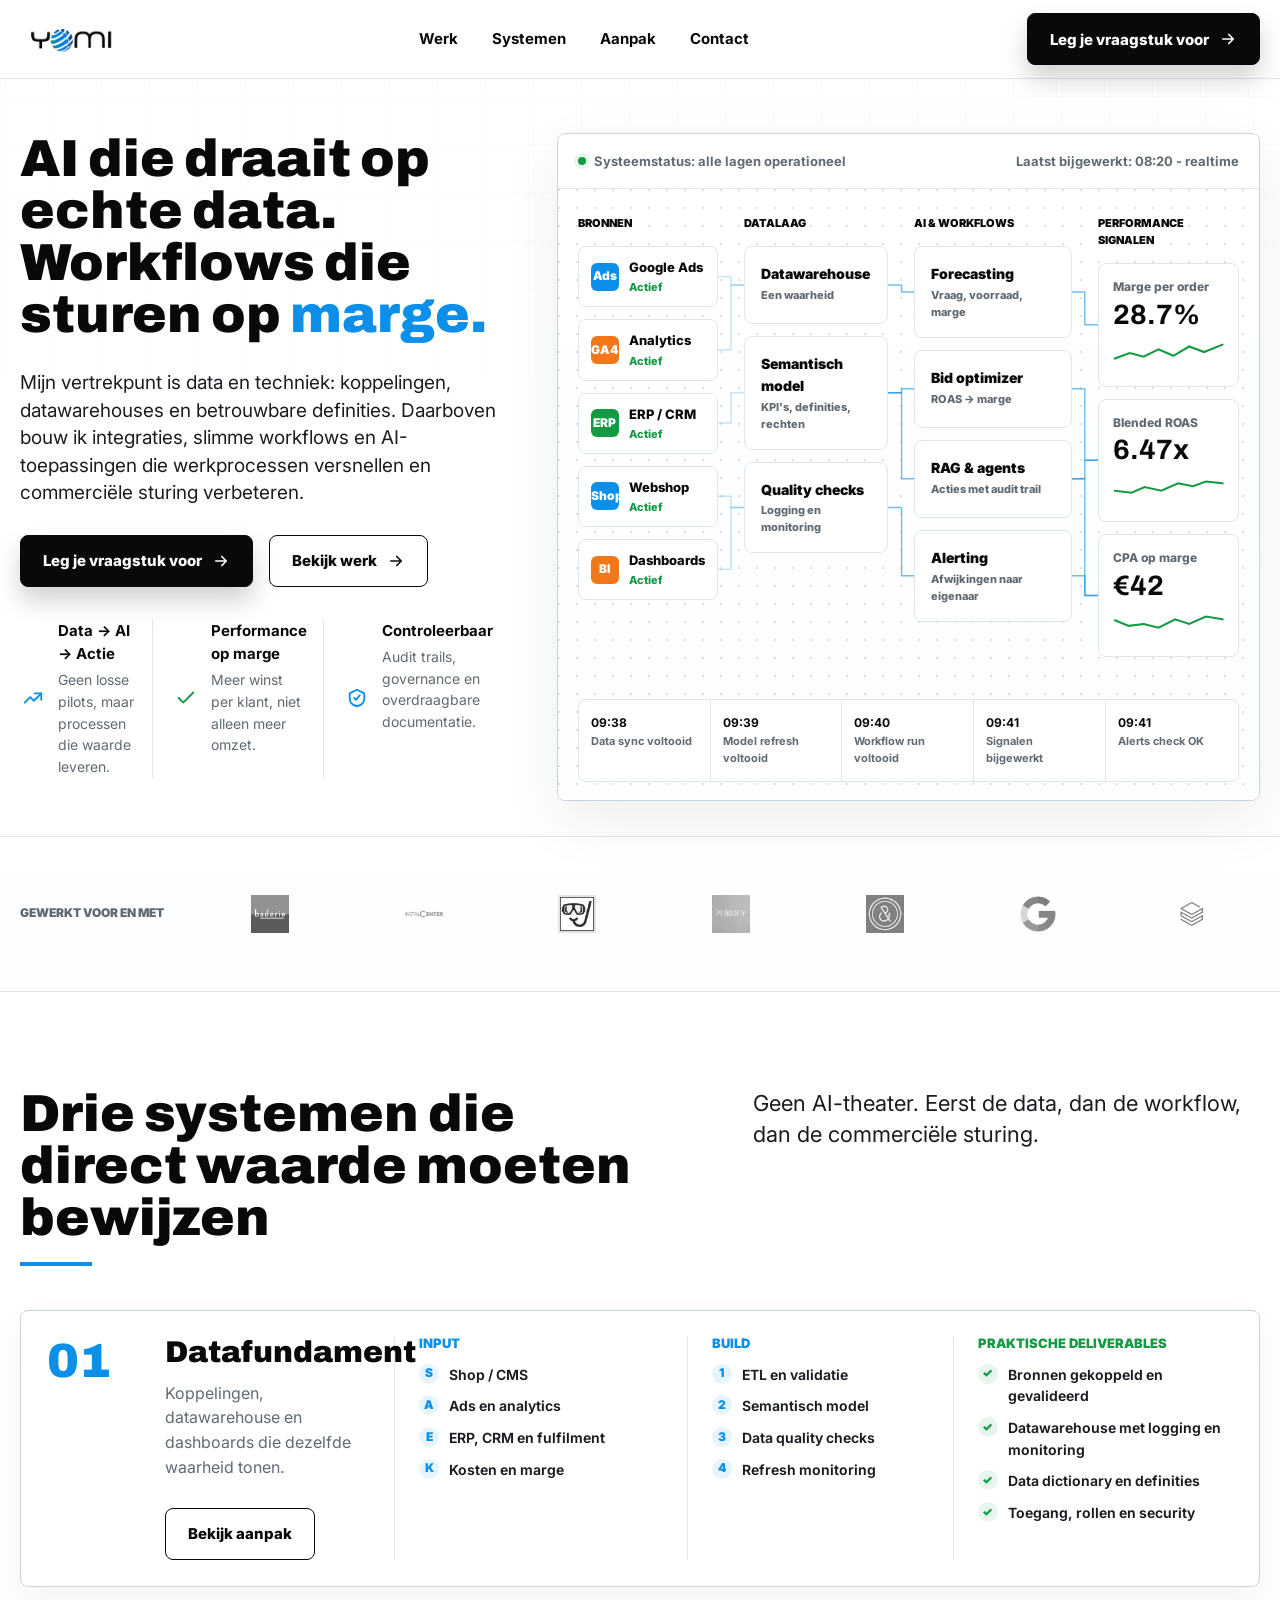
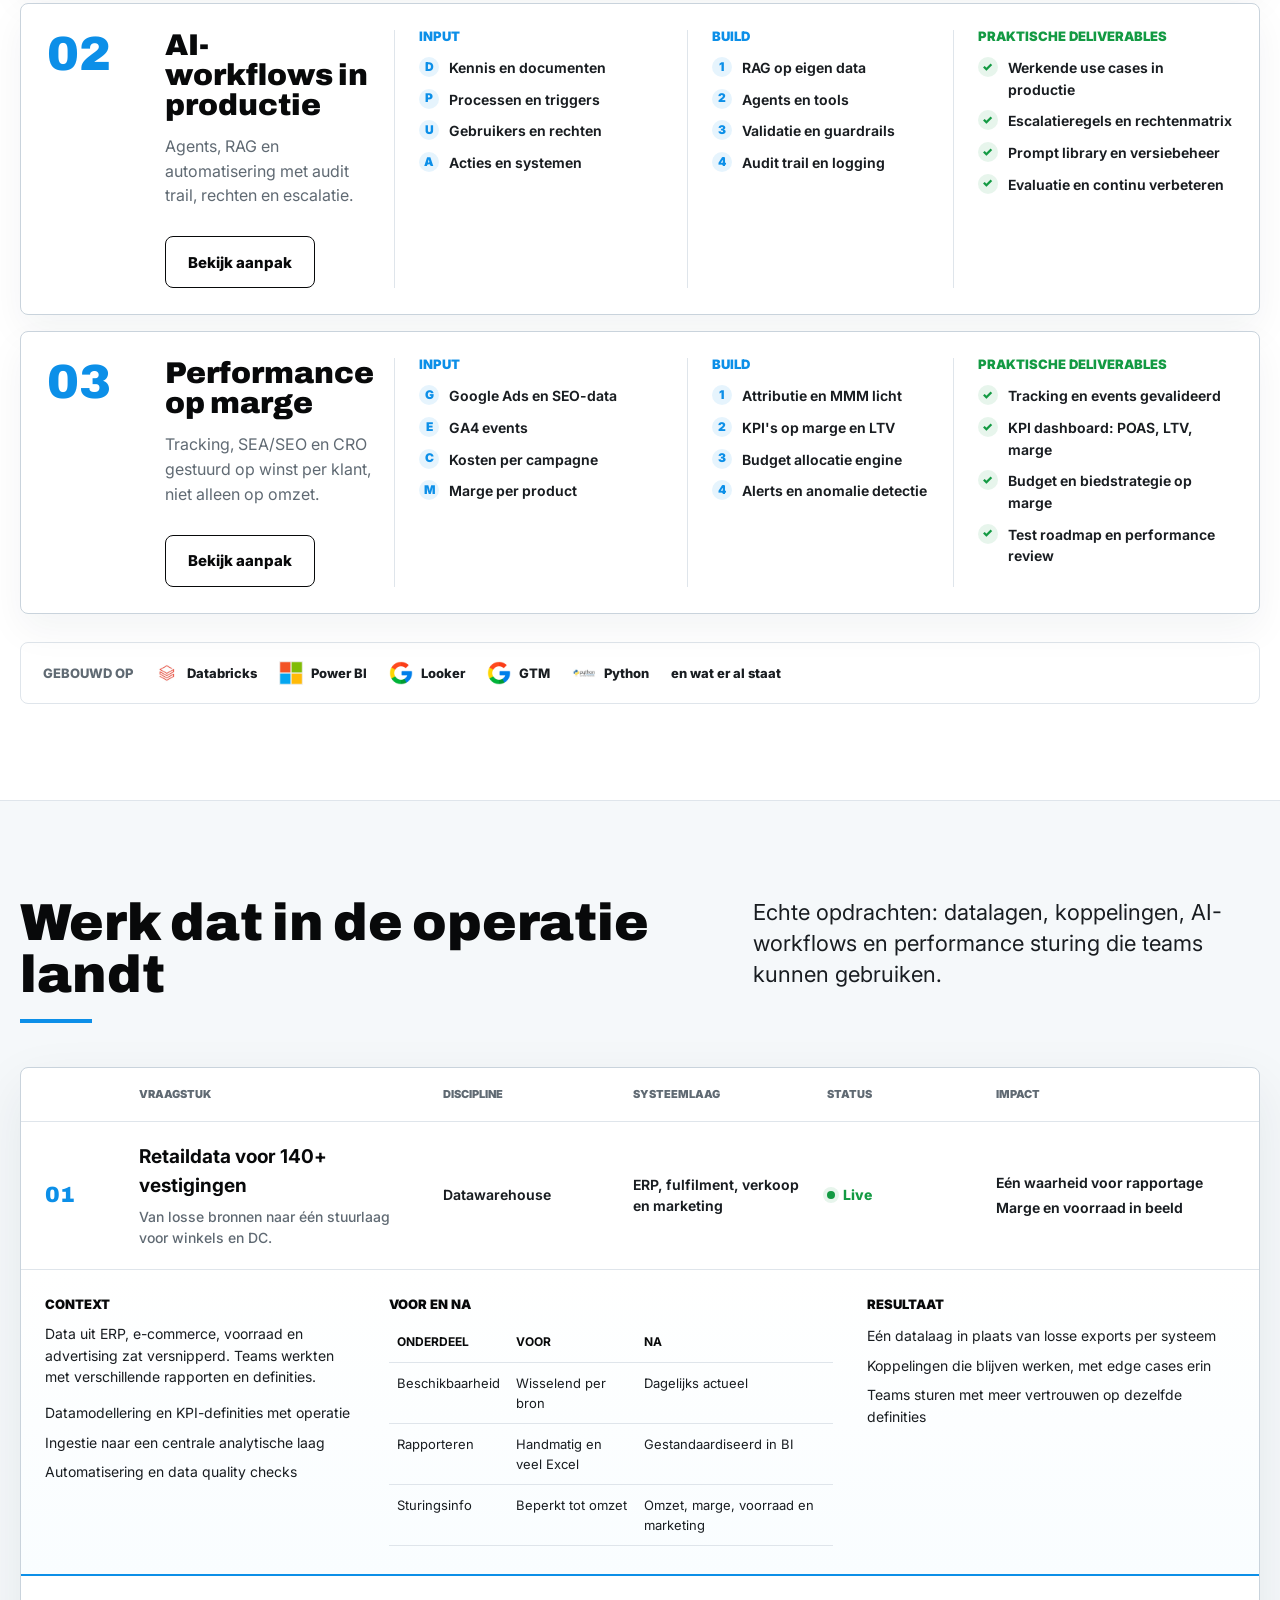
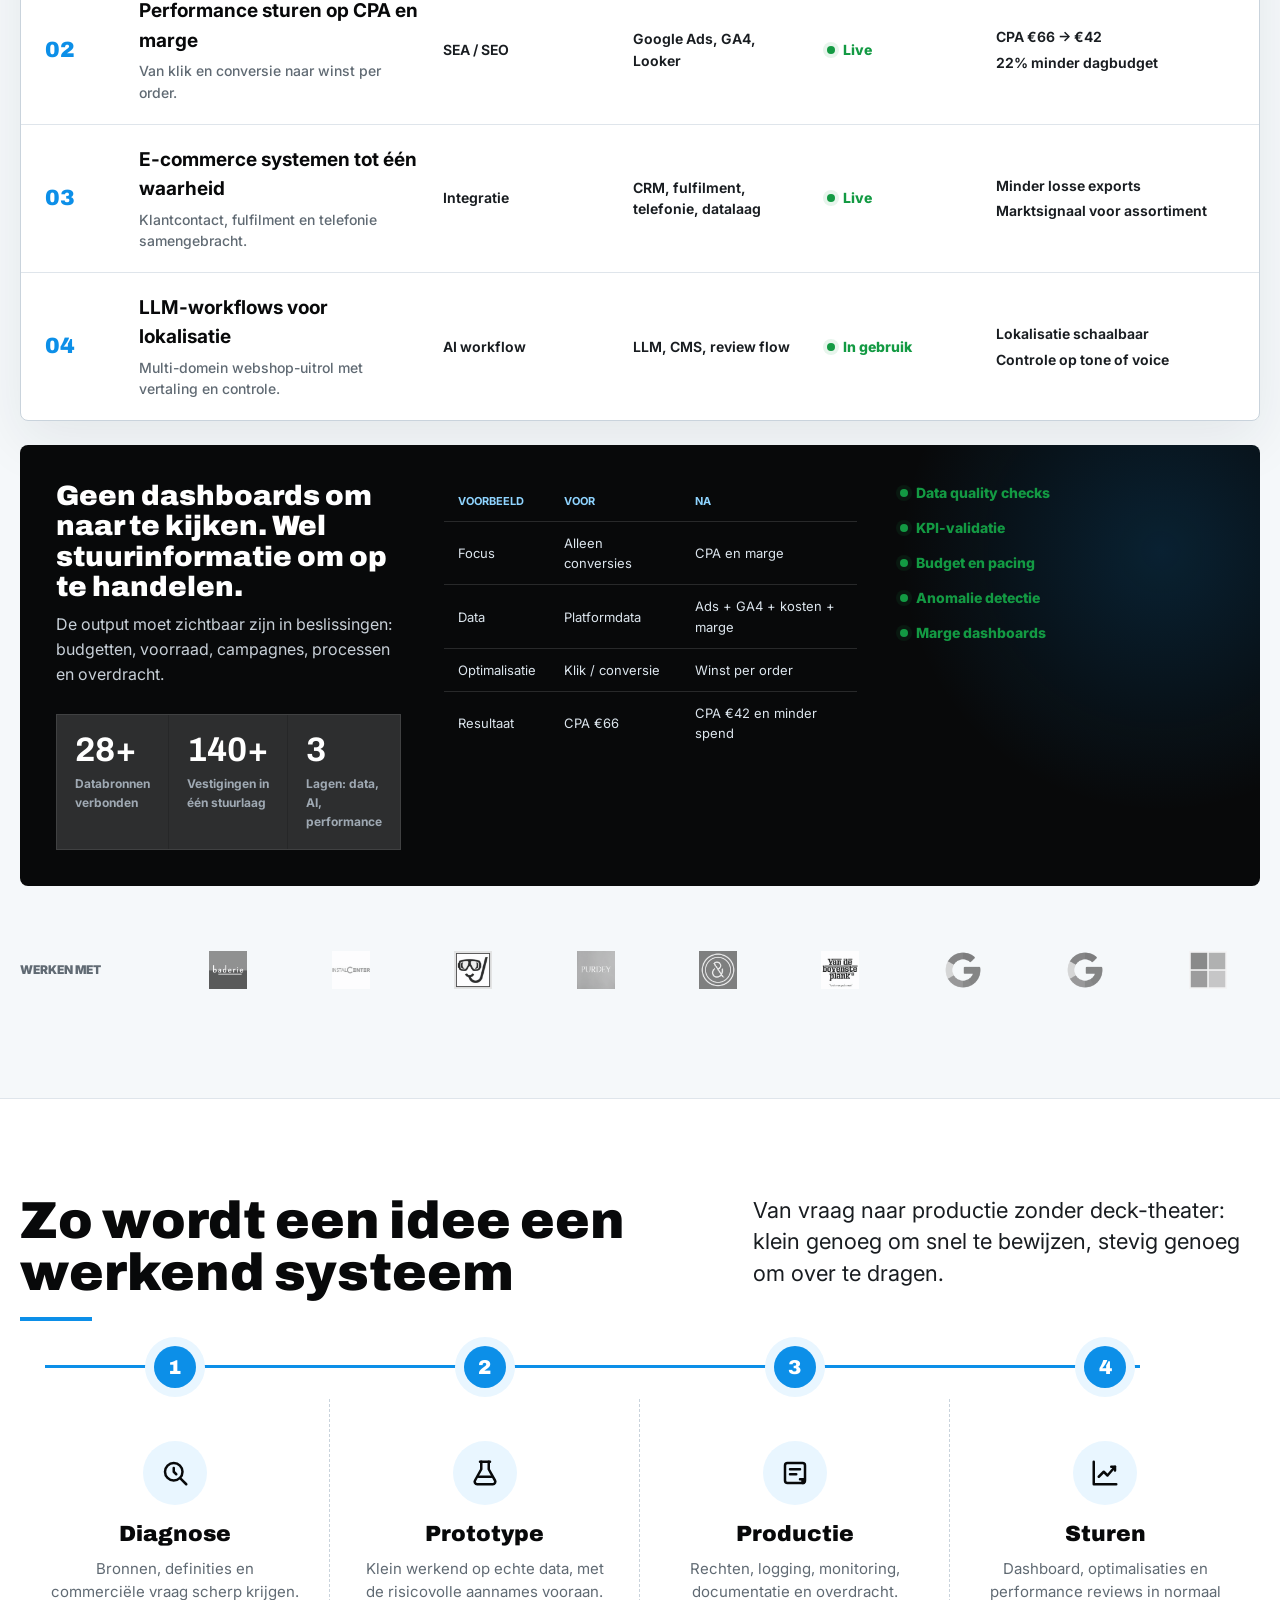
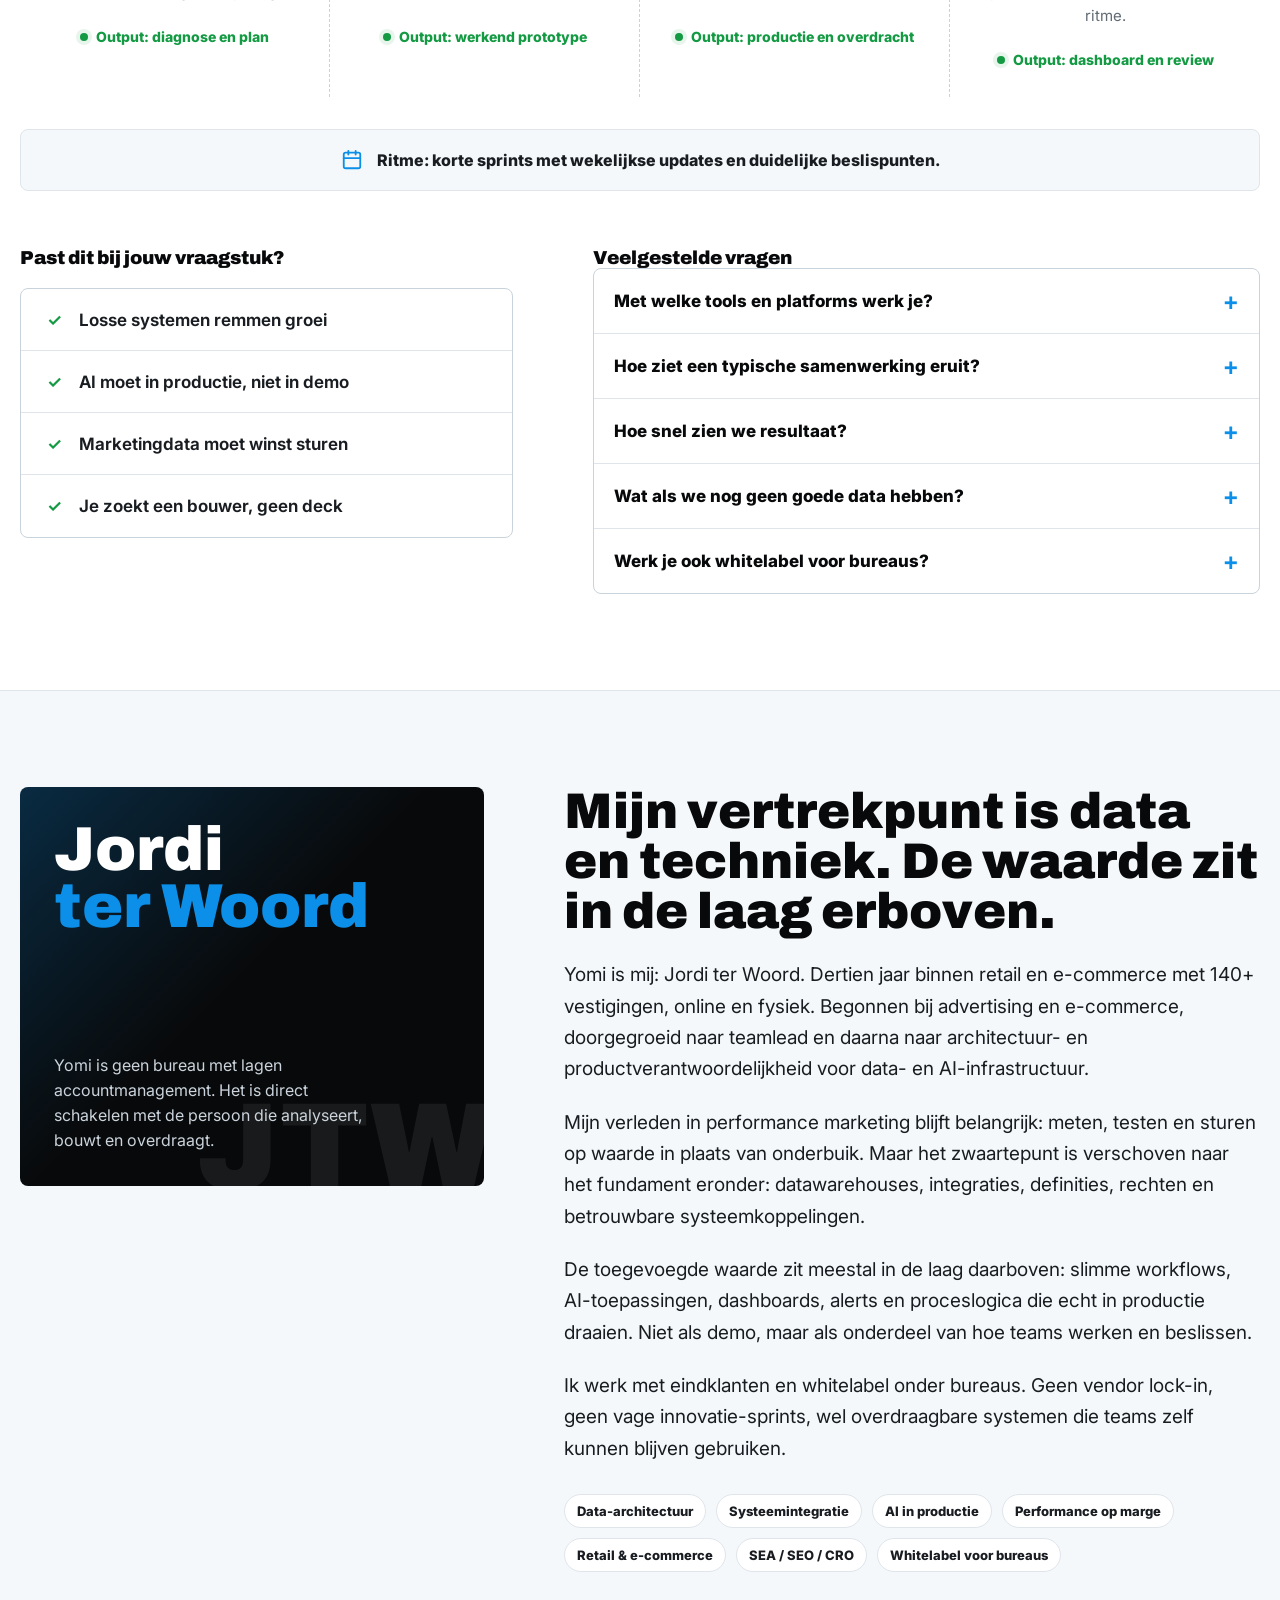
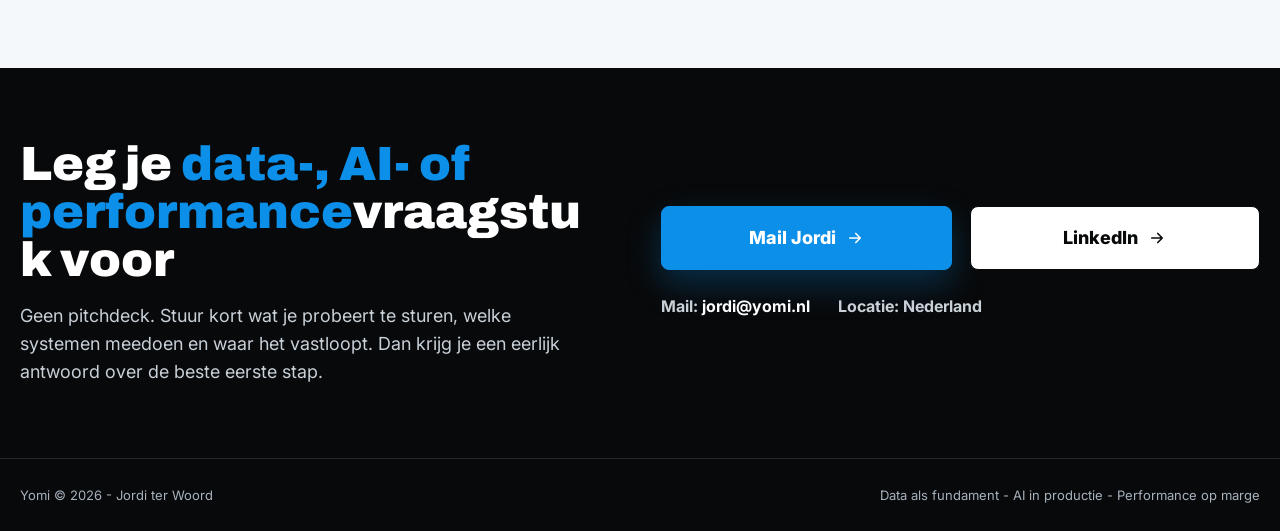
==== commit 887afe35: "Refine Yomi positioning copy" ====
--- a/index.html
+++ b/index.html
@@ -6,14 +6,14 @@
   <meta name="viewport" content="width=device-width, initial-scale=1" />
   <title>Yomi - data, AI in productie en performance op marge</title>
   <meta name="description"
-    content="Yomi is Jordi ter Woord. Ik koppel systemen, bouw datalagen, zet AI-workflows in productie en stuur performance marketing op marge in plaats van alleen op omzet." />
+    content="Yomi is Jordi ter Woord. Ik bouw datafundamenten, integraties en AI-workflows die operationele data omzetten in praktische sturing. Performance marketing is de commerciële lens." />
   <link rel="canonical" href="https://yomi.nl/" />
 
   <meta property="og:type" content="website" />
   <meta property="og:url" content="https://yomi.nl/" />
   <meta property="og:title" content="Yomi - data, AI in productie en performance op marge" />
   <meta property="og:description"
-    content="Praktische data- en AI-innovatie: werkende systemen, duidelijke sturing en performance marketing als commerciele basis." />
+    content="Data en techniek als fundament. Daarboven: integraties, slimme workflows en AI-toepassingen die echt in productie draaien." />
   <meta property="og:image" content="https://yomi.nl/logos/yomi-logo.png" />
   <meta name="twitter:card" content="summary" />
 
@@ -35,7 +35,7 @@
     "email": "jordi@yomi.nl",
     "founder": { "@type": "Person", "name": "Jordi ter Woord" },
     "areaServed": "NL",
-    "description": "Data-architectuur, systeemintegratie, AI-workflows in productie en performance marketing op marge.",
+    "description": "Data-architectuur, datawarehousing, systeemintegratie, AI-workflows in productie en performance-sturing op marge.",
     "knowsAbout": ["Data-architectuur", "Systeemintegratie", "AI in productie", "Performance marketing", "SEA", "SEO", "CRO", "ETL", "Datawarehousing", "Retail", "E-commerce"]
   }
   </script>
@@ -1677,9 +1677,10 @@
     <section class="hero" aria-labelledby="hero-title">
       <div class="wrap hero-layout">
         <div class="hero-copy">
-          <h1 id="hero-title">AI die draait op echte data. Marketing die rekent op <span>marge.</span></h1>
-          <p class="hero-lede">Ik koppel systemen, bouw datalagen en zet AI-workflows in productie. Praktisch,
-            meetbaar en met performance marketing als commerci&euml;le basis.</p>
+          <h1 id="hero-title">AI die draait op echte data. Workflows die sturen op <span>marge.</span></h1>
+          <p class="hero-lede">Mijn vertrekpunt is data en techniek: koppelingen, datawarehouses en betrouwbare
+            definities. Daarboven bouw ik integraties, slimme workflows en AI-toepassingen die werkprocessen versnellen
+            en commerci&euml;le sturing verbeteren.</p>
           <div class="hero-actions">
             <a class="btn btn-primary" href="mailto:jordi@yomi.nl?subject=Vraagstuk%20via%20yomi.nl">
               Leg je vraagstuk voor
@@ -1820,7 +1821,7 @@
             <div class="system-no">01</div>
             <div class="system-main">
               <h3>Datafundament</h3>
-              <p>Koppelingen, datalaag en dashboards die dezelfde waarheid tonen.</p>
+              <p>Koppelingen, datawarehouse en dashboards die dezelfde waarheid tonen.</p>
               <a class="btn btn-light" href="#aanpak">Bekijk aanpak</a>
             </div>
             <div class="flow-col">
@@ -1845,7 +1846,7 @@
               <h4>Praktische deliverables</h4>
               <ul class="flow-list">
                 <li><span class="mini-mark">&#10003;</span>Bronnen gekoppeld en gevalideerd</li>
-                <li><span class="mini-mark">&#10003;</span>Dashboard met &eacute;&eacute;n waarheid</li>
+                <li><span class="mini-mark">&#10003;</span>Datawarehouse met logging en monitoring</li>
                 <li><span class="mini-mark">&#10003;</span>Data dictionary en definities</li>
                 <li><span class="mini-mark">&#10003;</span>Toegang, rollen en security</li>
               </ul>
@@ -2234,13 +2235,16 @@
             bouwt en overdraagt.</p>
         </div>
         <div class="about-copy">
-          <h2 id="about-title">Praktische AI-innovatie komt uit data, operatie en performance.</h2>
+          <h2 id="about-title">Mijn vertrekpunt is data en techniek. De waarde zit in de laag erboven.</h2>
           <p>Yomi is mij: Jordi ter Woord. Dertien jaar binnen retail en e-commerce met 140+ vestigingen, online en
             fysiek. Begonnen bij advertising en e-commerce, doorgegroeid naar teamlead en daarna naar architectuur- en
             productverantwoordelijkheid voor data- en AI-infrastructuur.</p>
-          <p>Mijn basis is commercieel: wat moet dit opleveren, hoe meten we dat, waar zit marge of verspilling? De
-            oplossing is meestal technisch: koppelingen, datalagen, processen, dashboards en AI-workflows die echt in
-            productie draaien.</p>
+          <p>Mijn verleden in performance marketing blijft belangrijk: meten, testen en sturen op waarde in plaats van
+            onderbuik. Maar het zwaartepunt is verschoven naar het fundament eronder: datawarehouses, integraties,
+            definities, rechten en betrouwbare systeemkoppelingen.</p>
+          <p>De toegevoegde waarde zit meestal in de laag daarboven: slimme workflows, AI-toepassingen, dashboards,
+            alerts en proceslogica die echt in productie draaien. Niet als demo, maar als onderdeel van hoe teams
+            werken en beslissen.</p>
           <p>Ik werk met eindklanten en whitelabel onder bureaus. Geen vendor lock-in, geen vage innovatie-sprints, wel
             overdraagbare systemen die teams zelf kunnen blijven gebruiken.</p>
           <div class="tags">
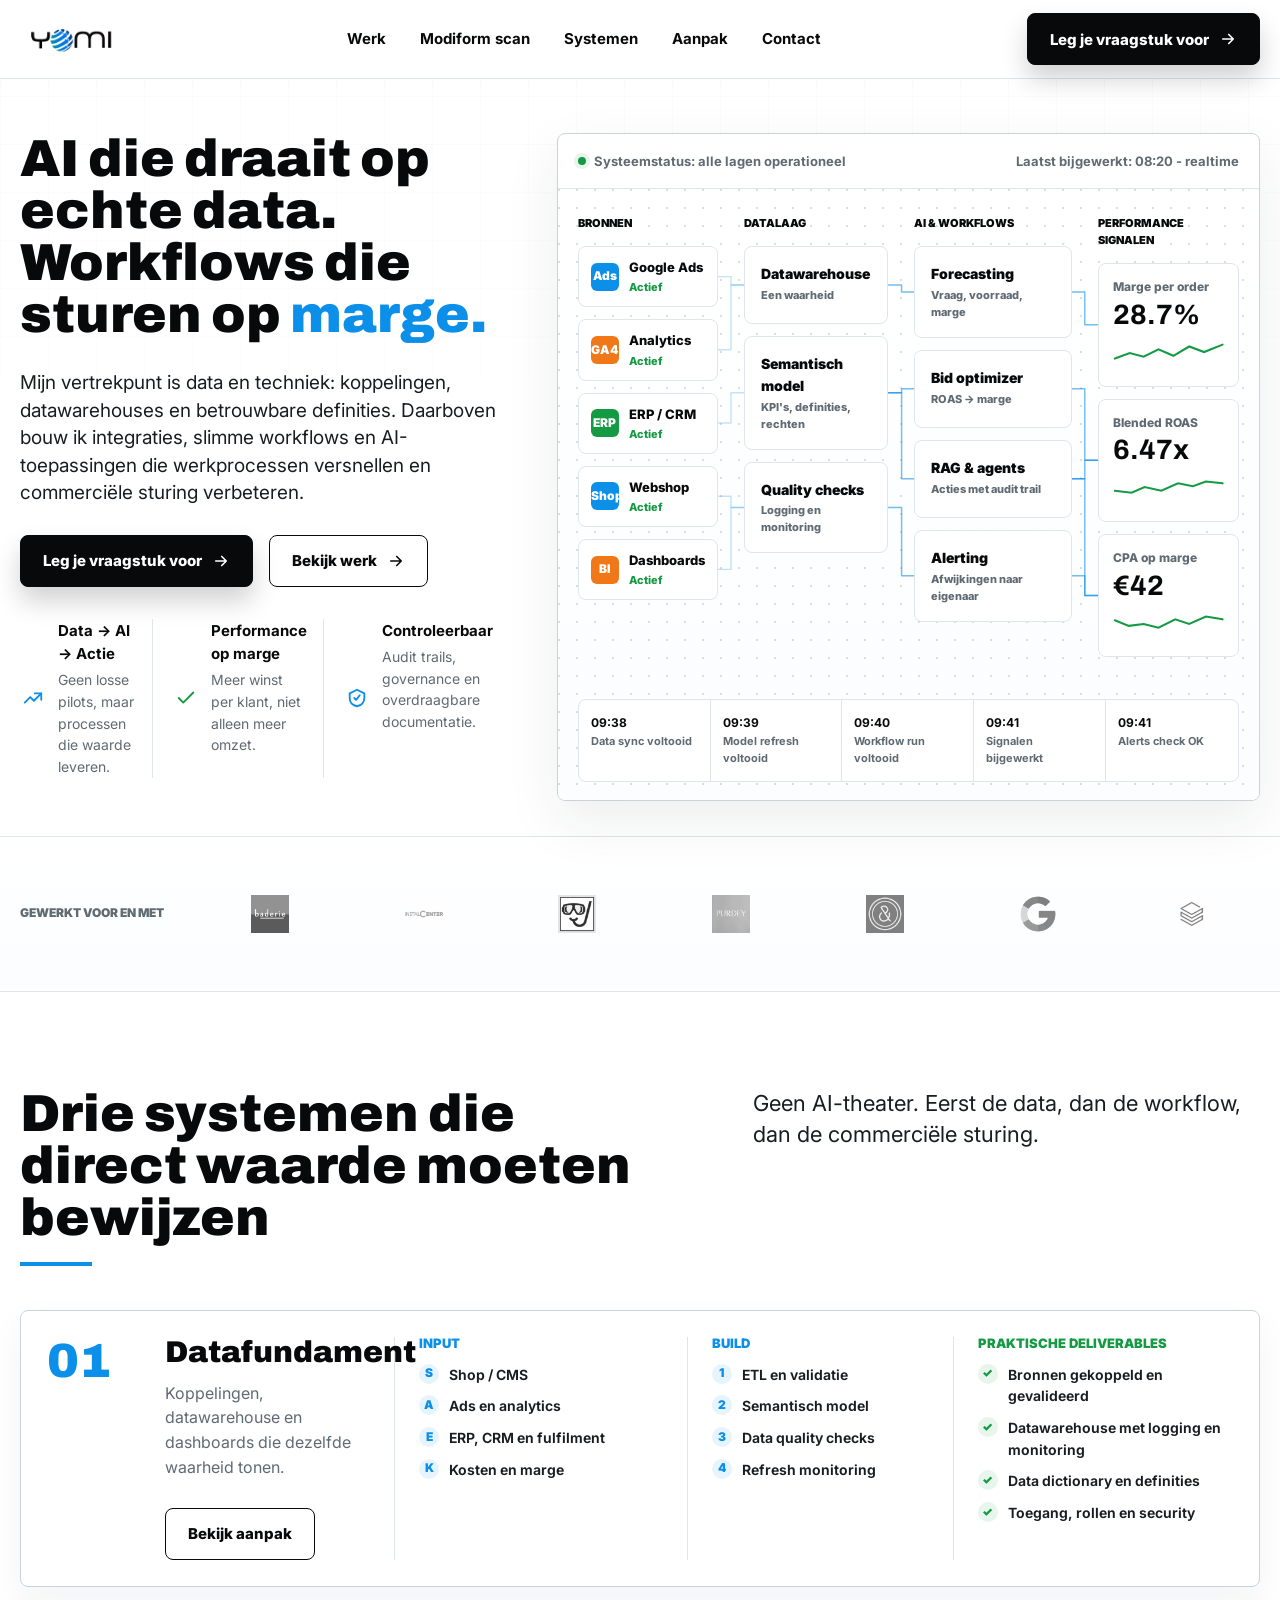
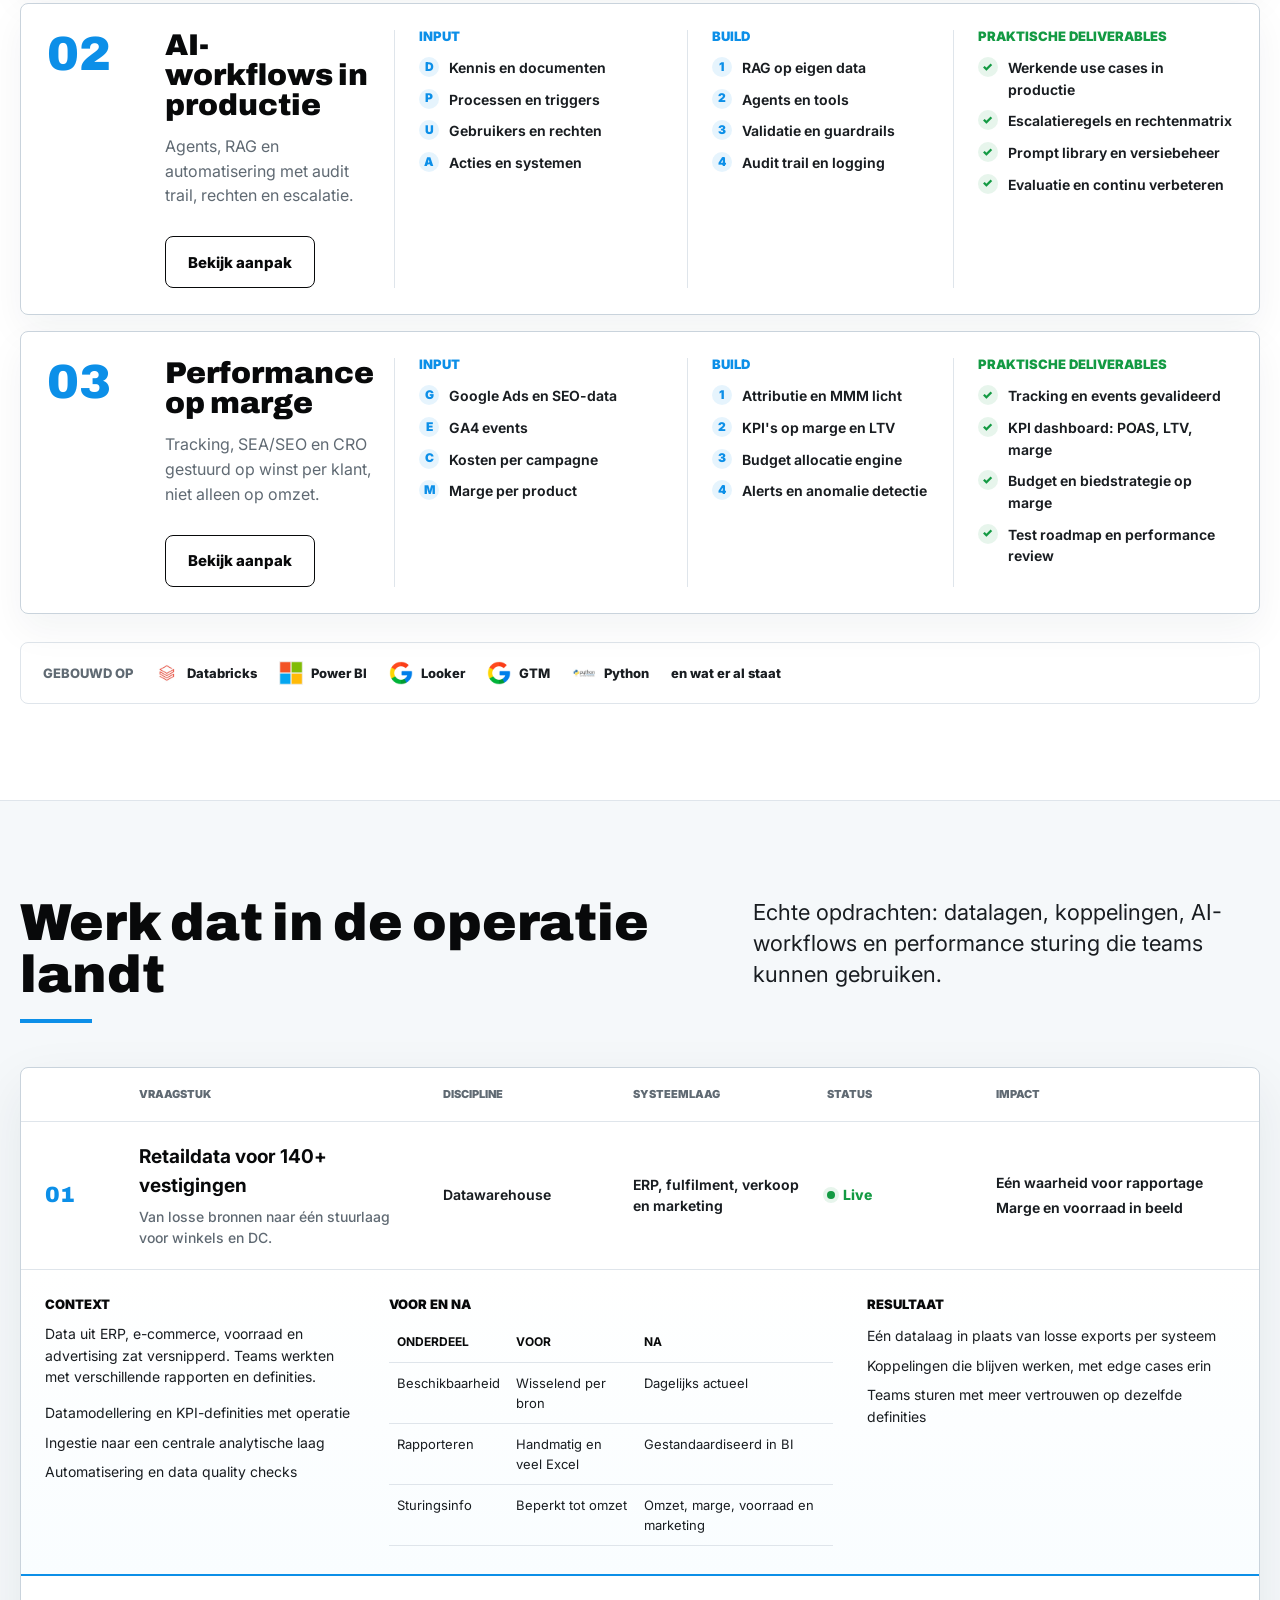
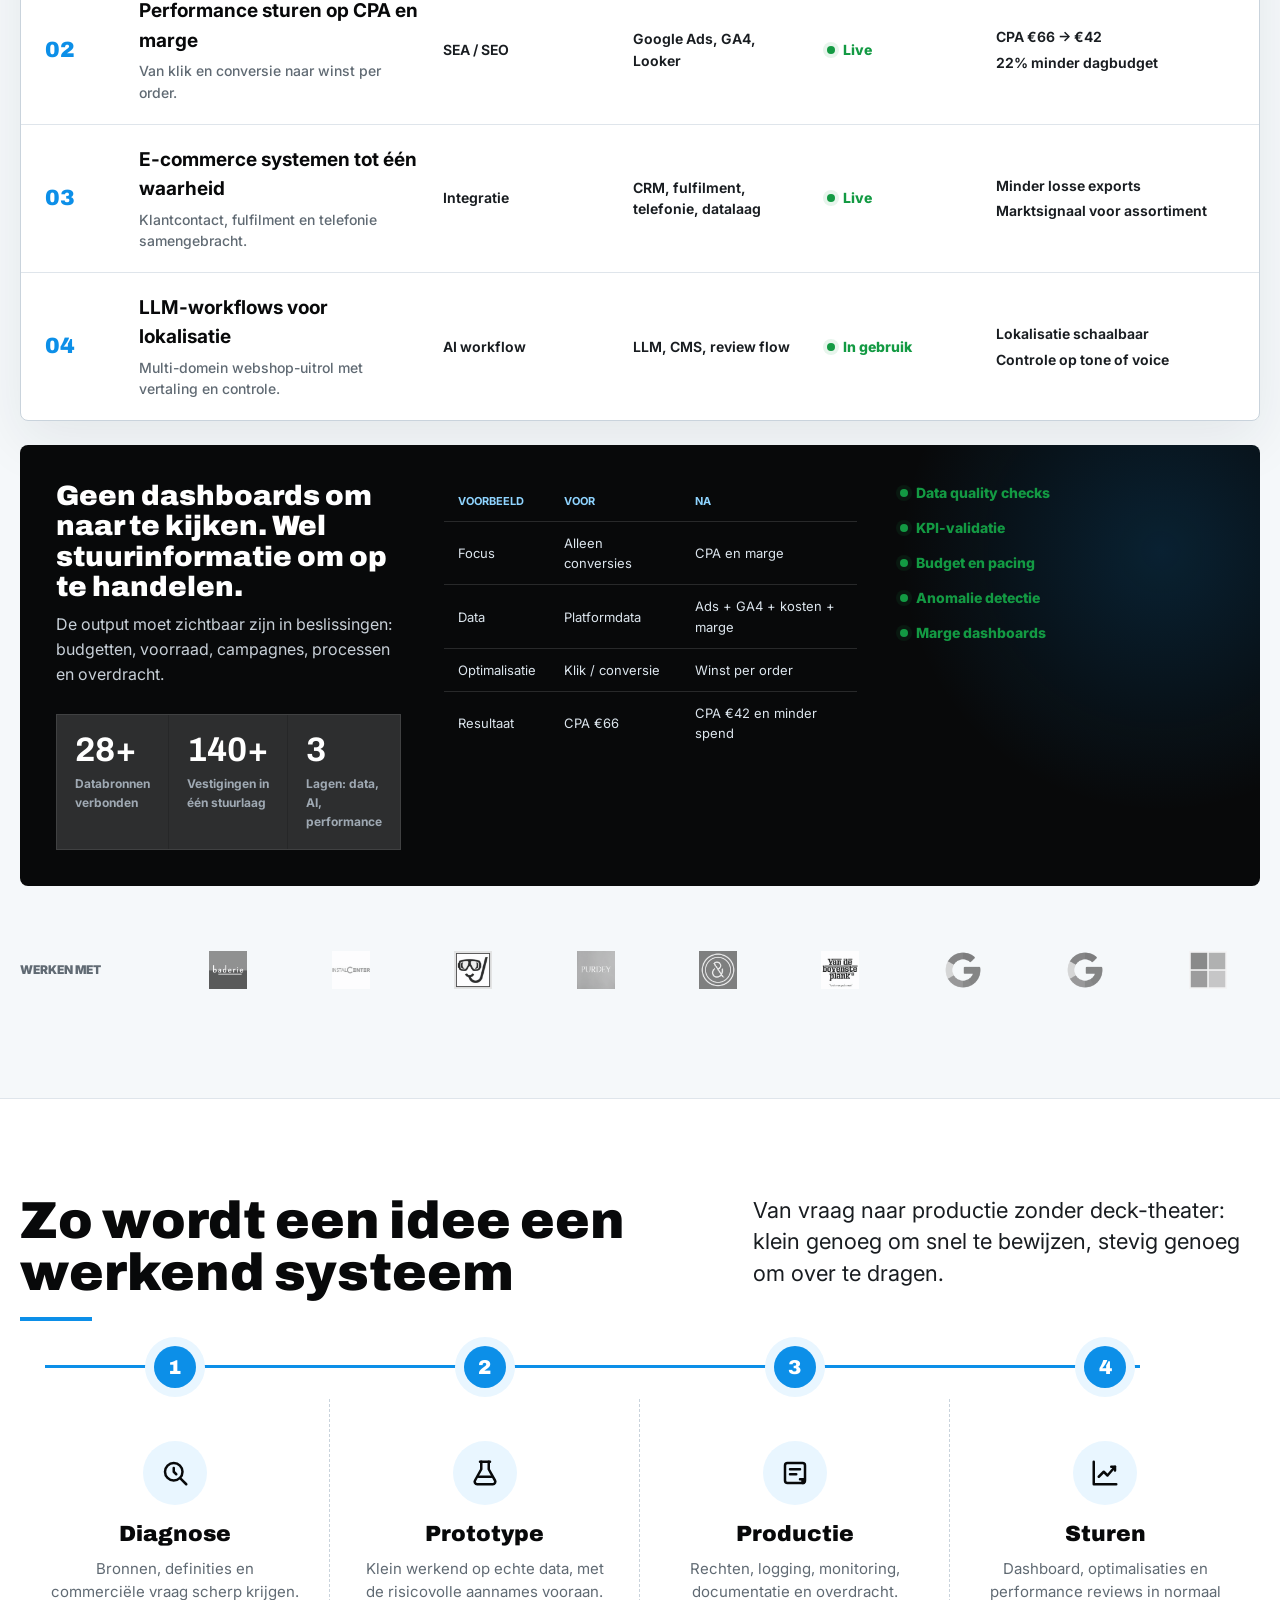
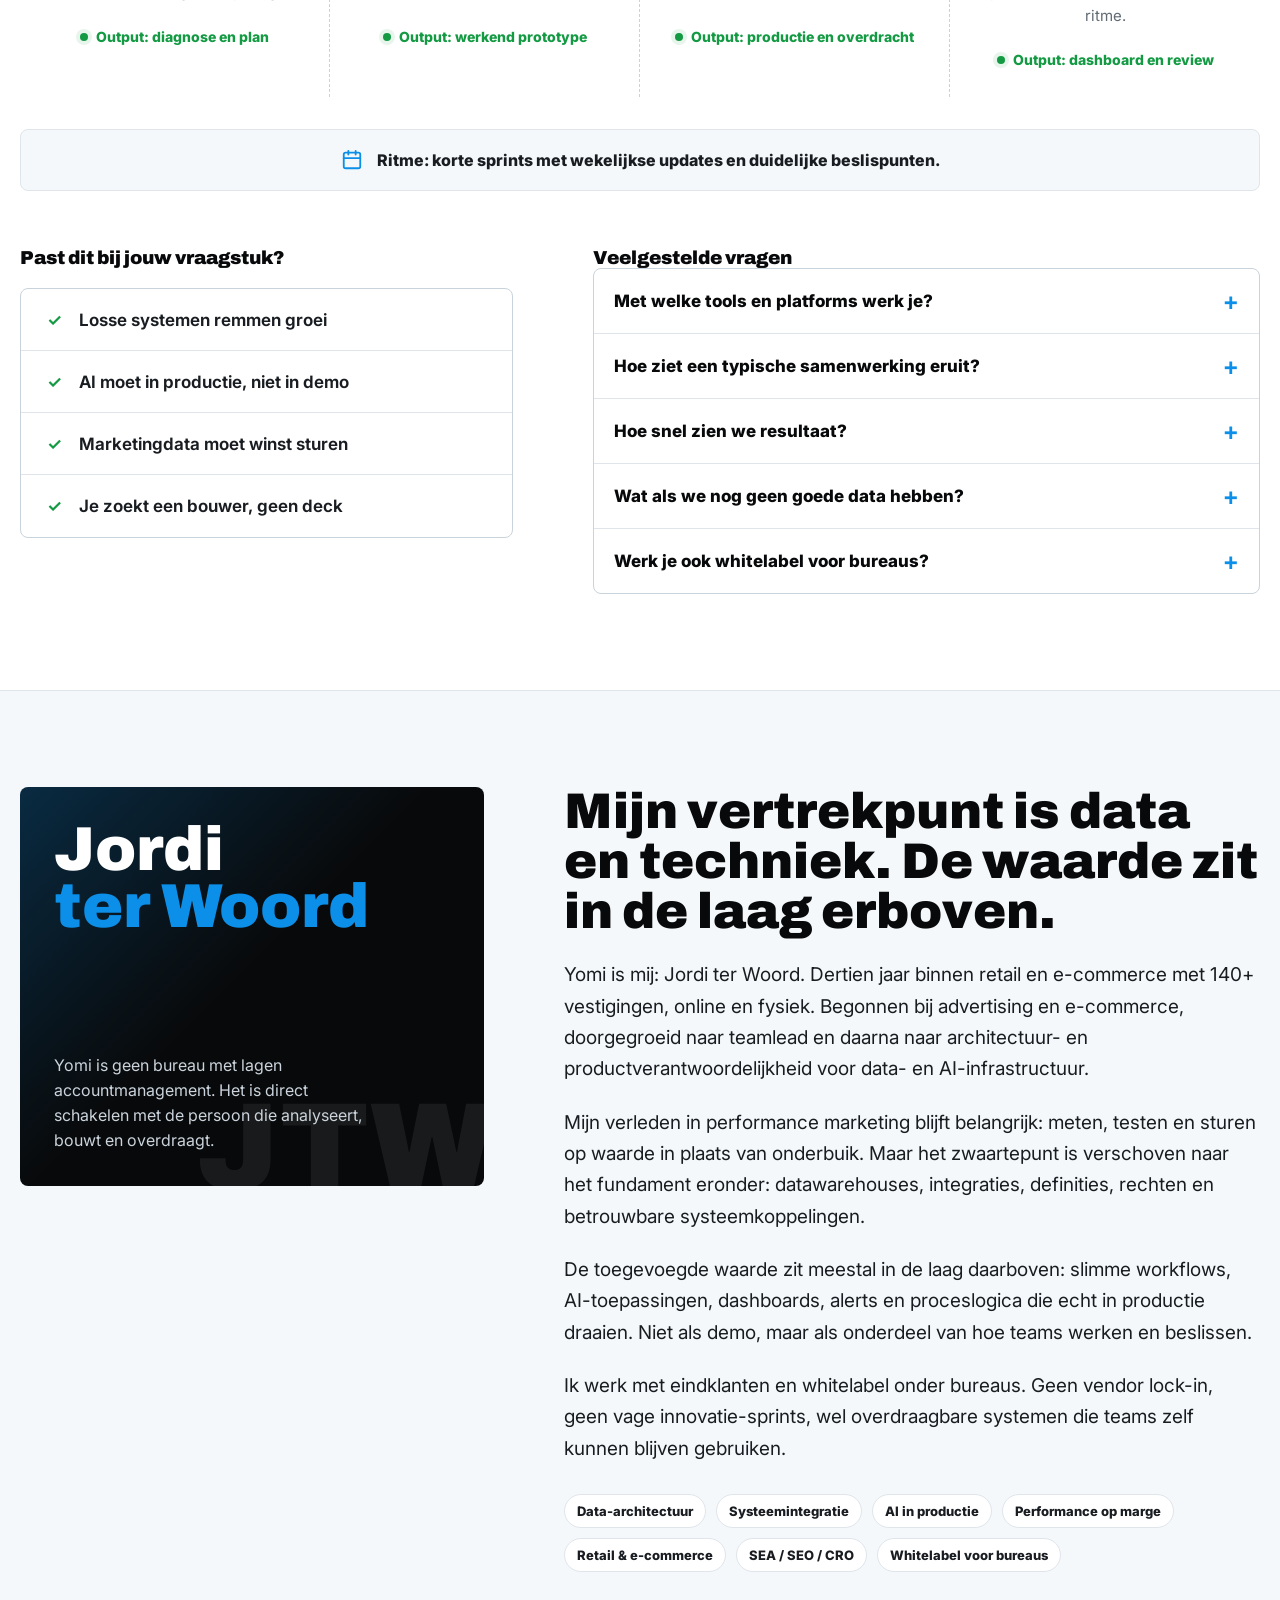
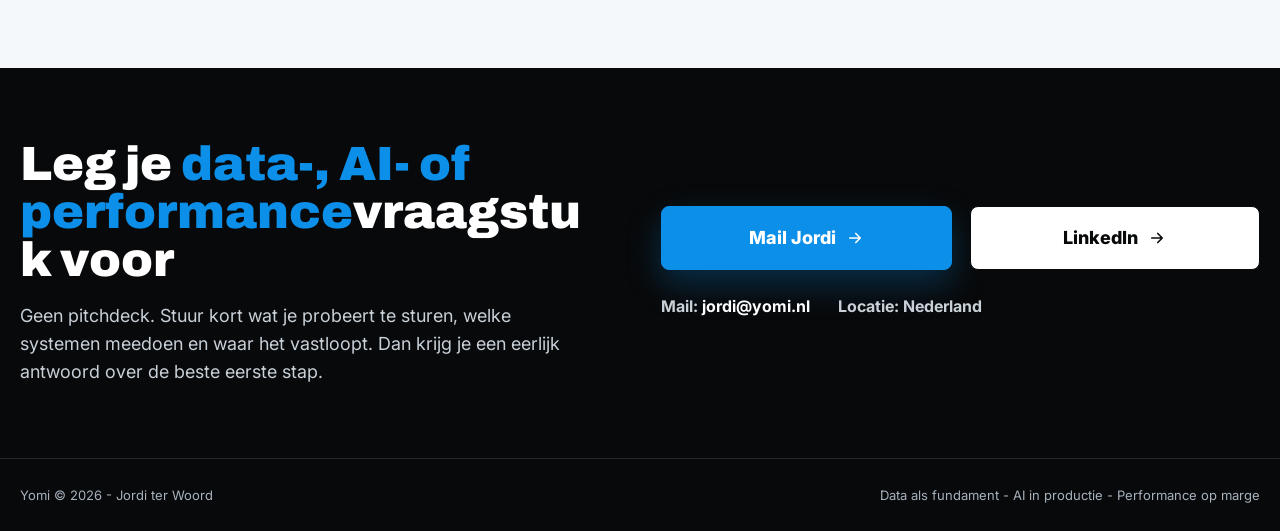
==== commit a5f545b4: "Add Modiform outside-in presentation page" ====
--- a/index.html
+++ b/index.html
@@ -1659,6 +1659,7 @@
       </a>
       <nav class="nav-links" aria-label="Hoofdnavigatie">
         <a href="#werk">Werk</a>
+        <a href="/modiform.html">Modiform scan</a>
         <a href="#systemen">Systemen</a>
         <a href="#aanpak">Aanpak</a>
         <a href="#contact">Contact</a>
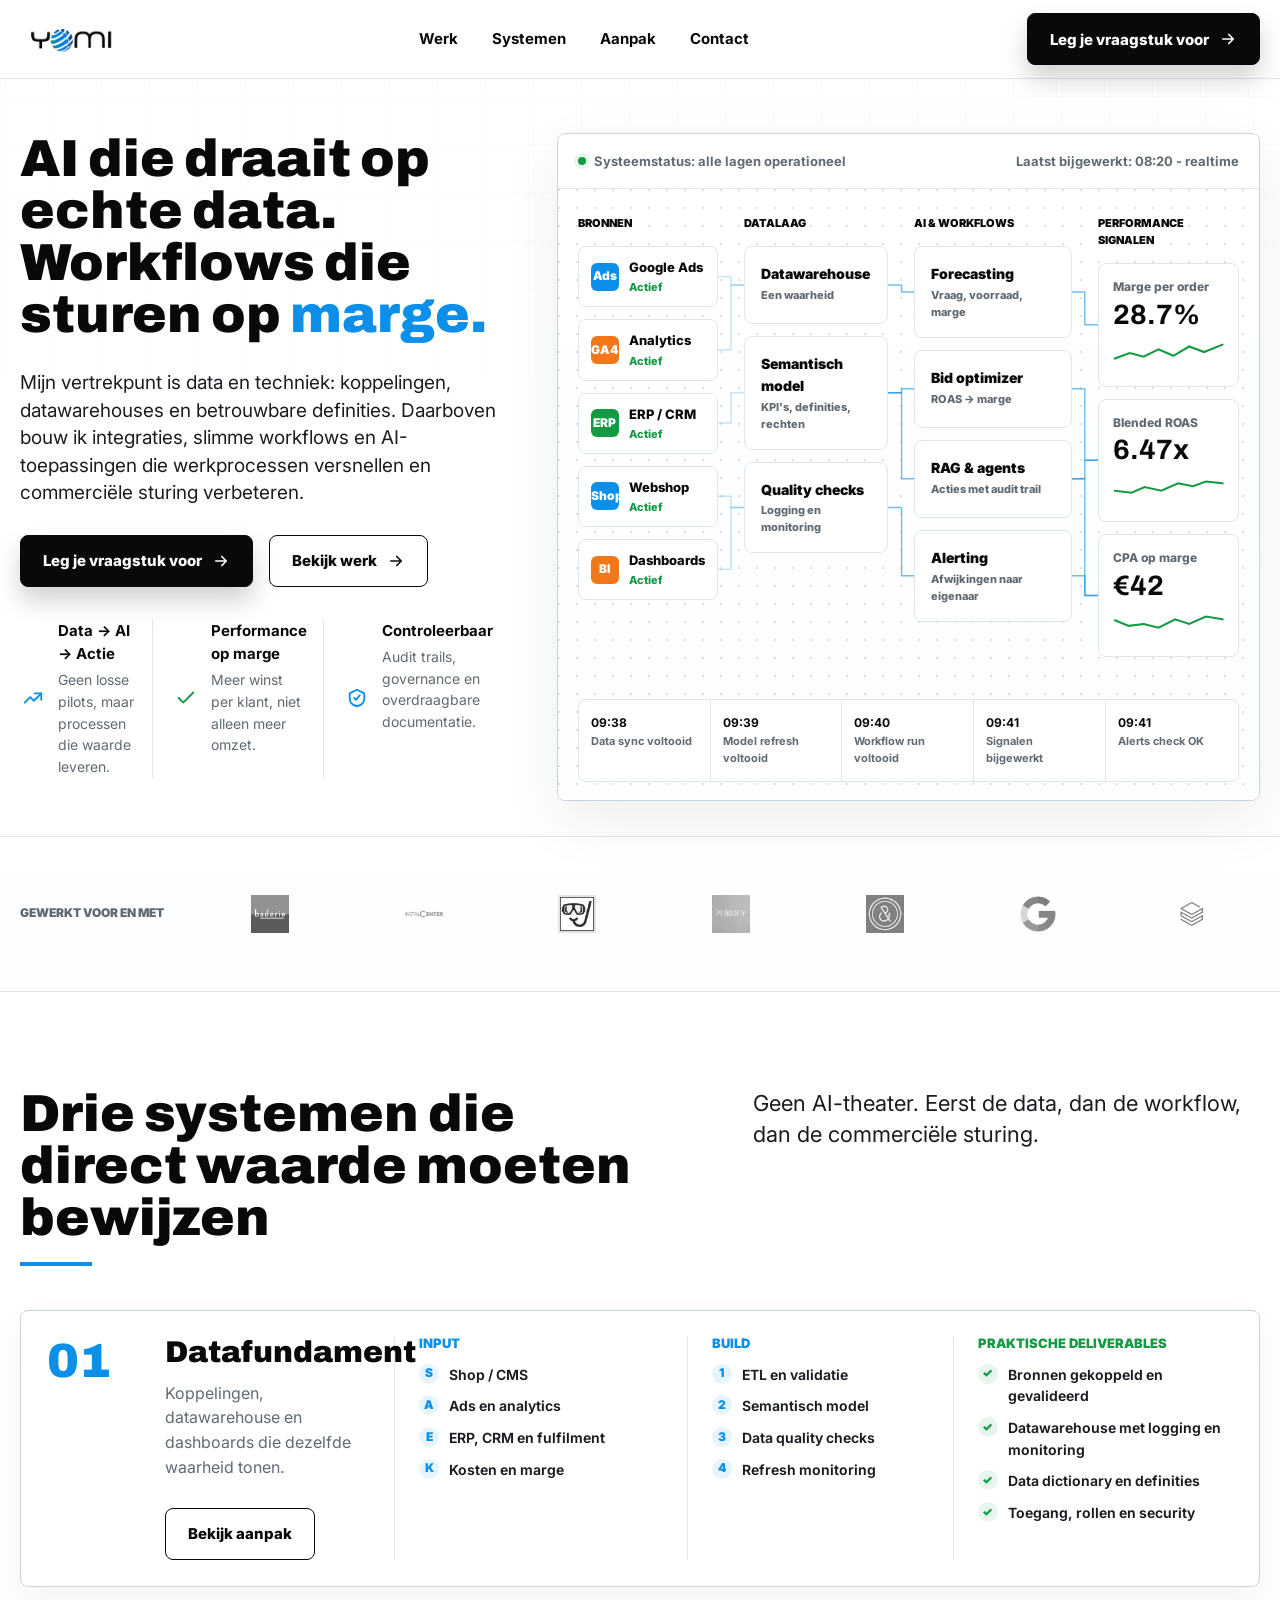
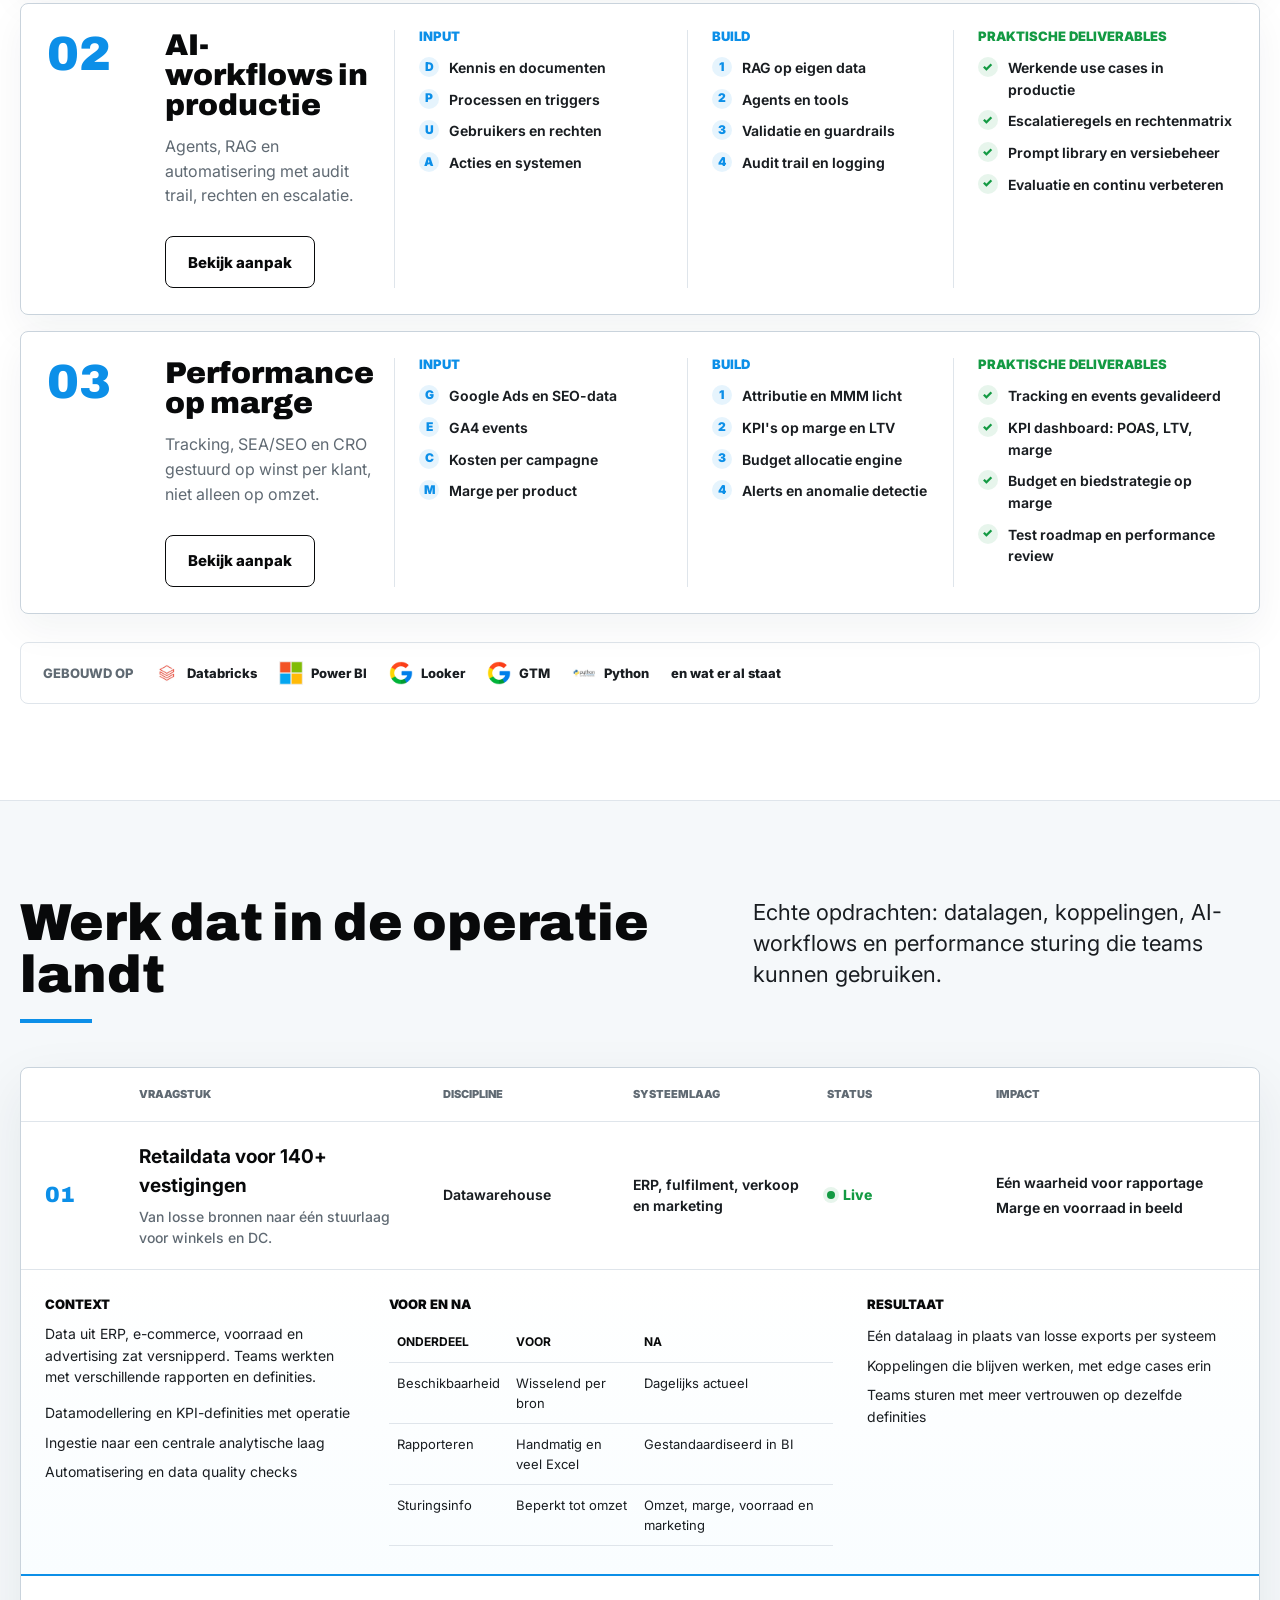
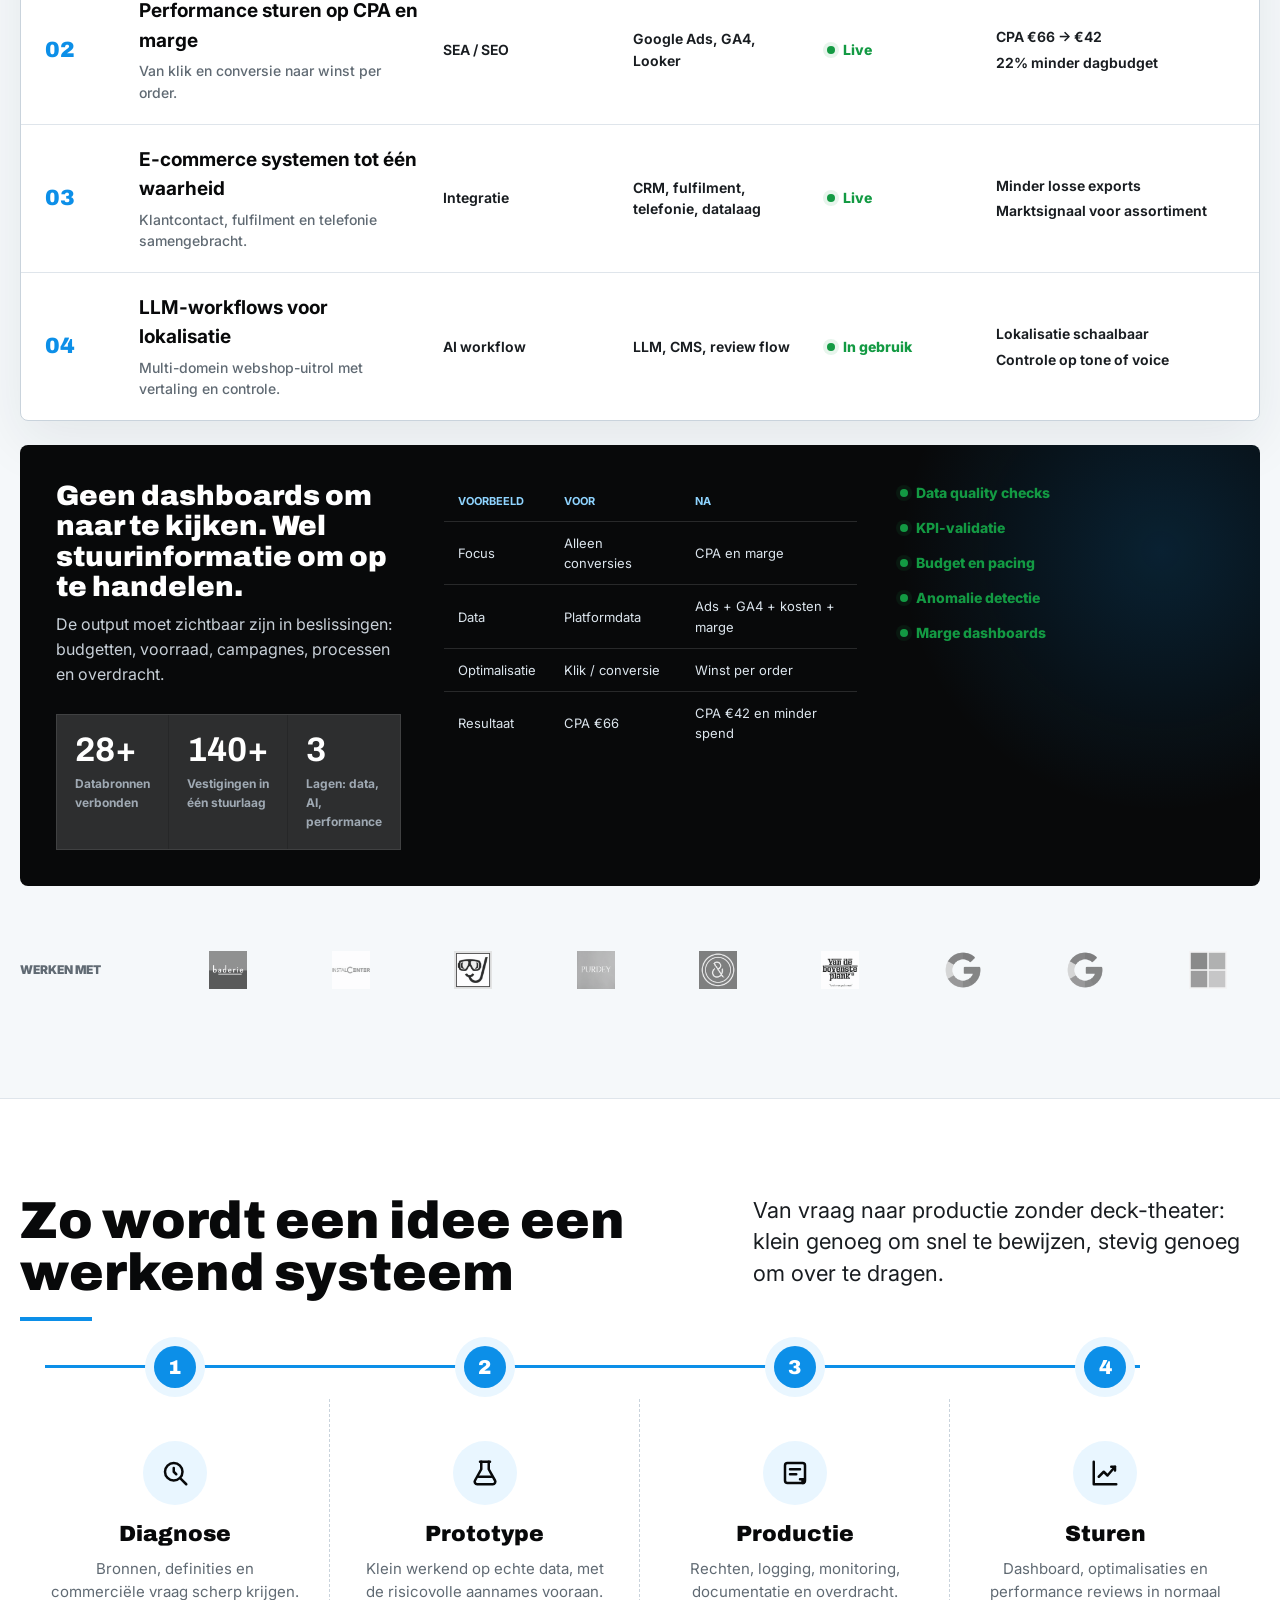
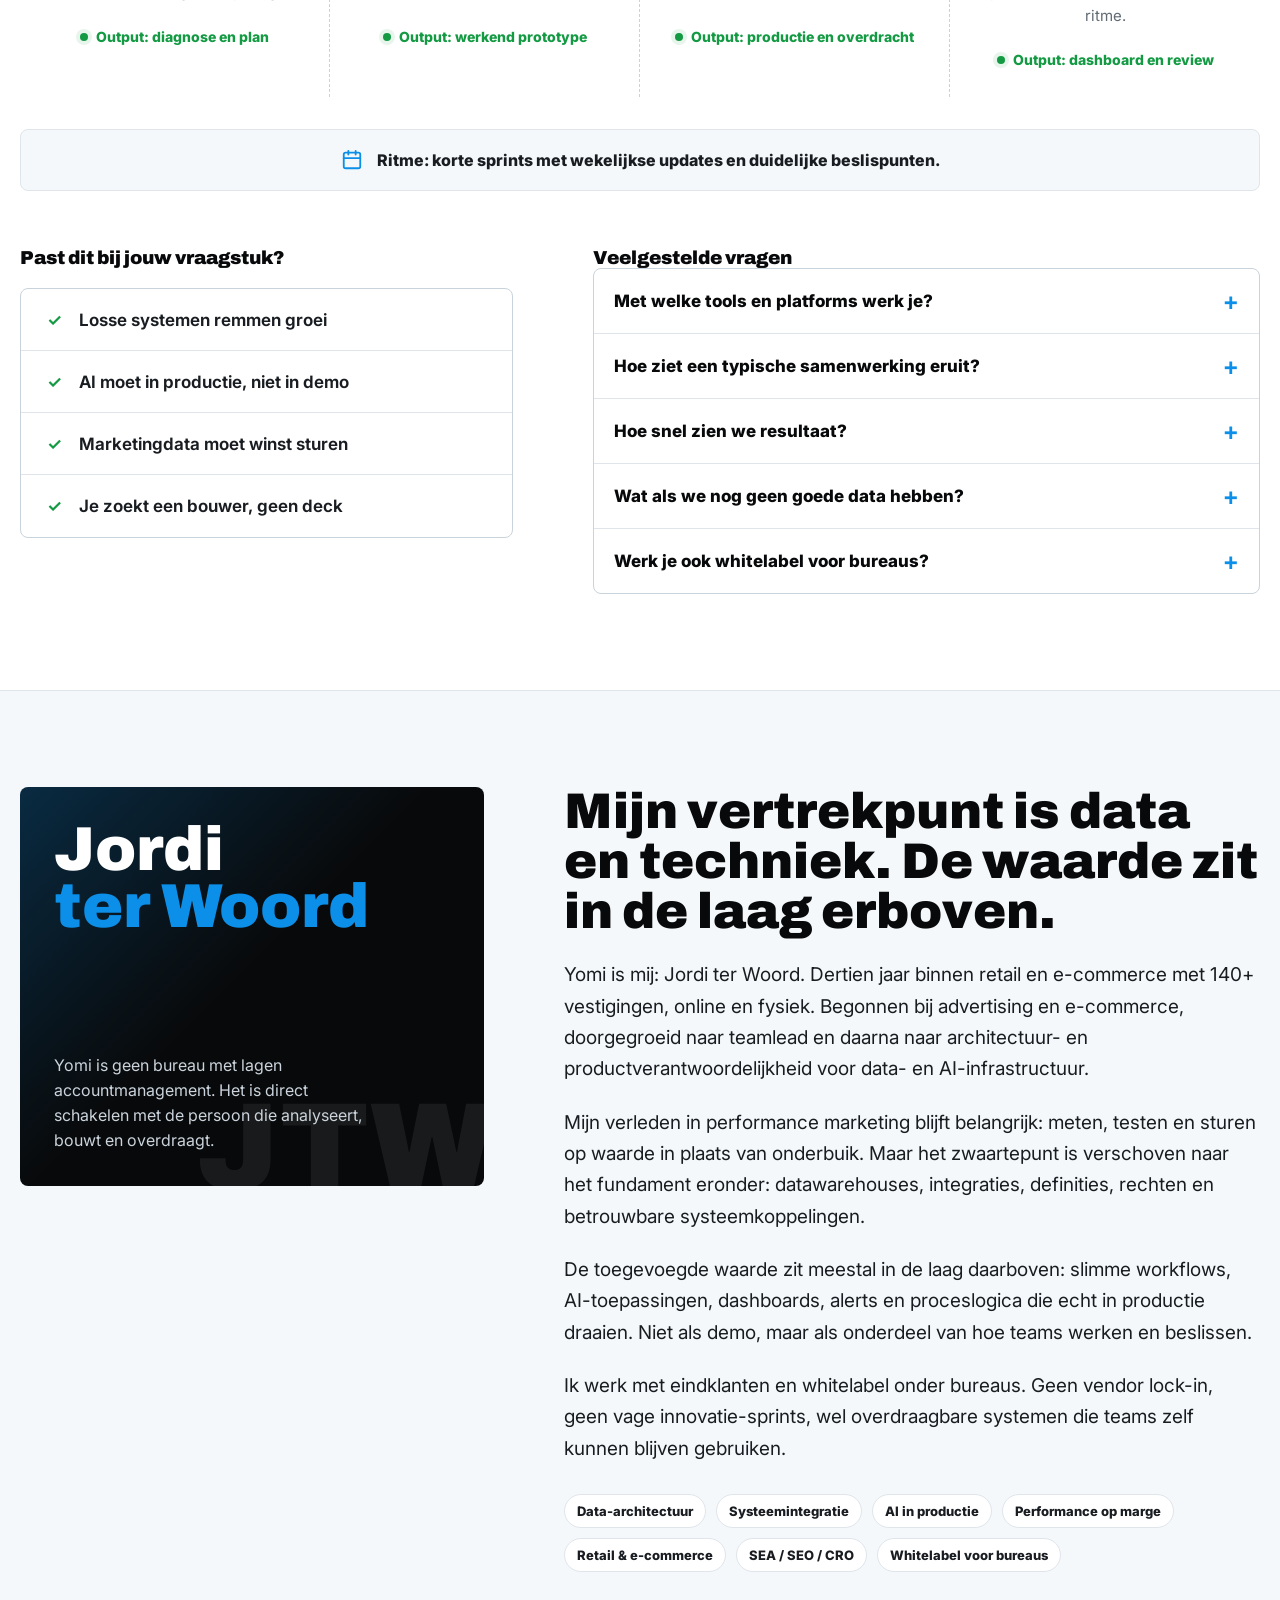
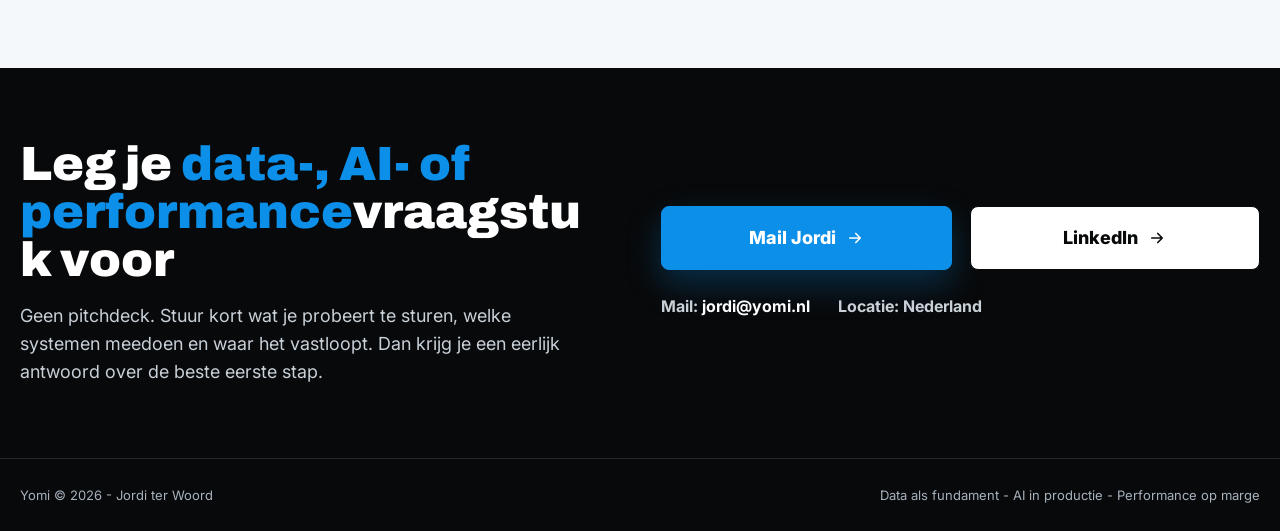
==== commit 2b415092: "Remove Modiform prospect page from site navigation The Modiform scan is a prospect-specific pitch pa" ====
--- a/index.html
+++ b/index.html
@@ -1659,7 +1659,6 @@
       </a>
       <nav class="nav-links" aria-label="Hoofdnavigatie">
         <a href="#werk">Werk</a>
-        <a href="/modiform.html">Modiform scan</a>
         <a href="#systemen">Systemen</a>
         <a href="#aanpak">Aanpak</a>
         <a href="#contact">Contact</a>
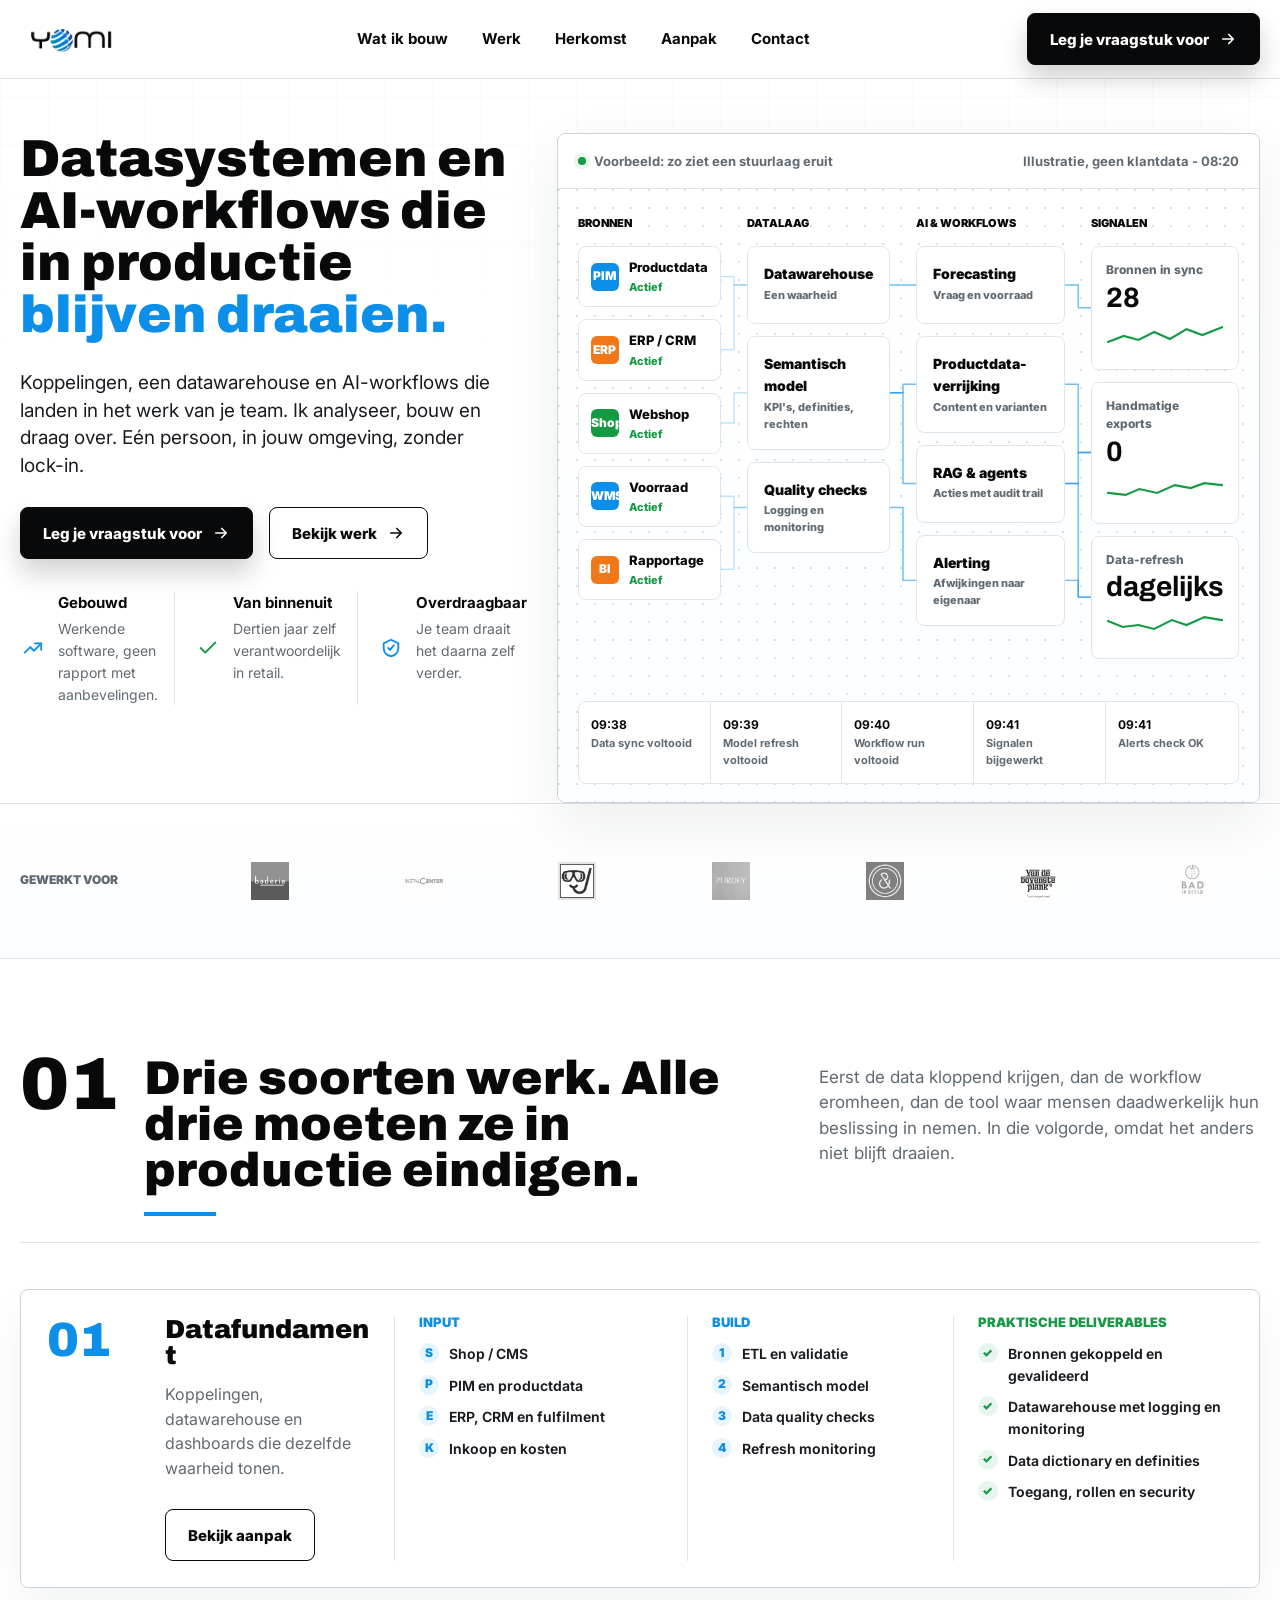
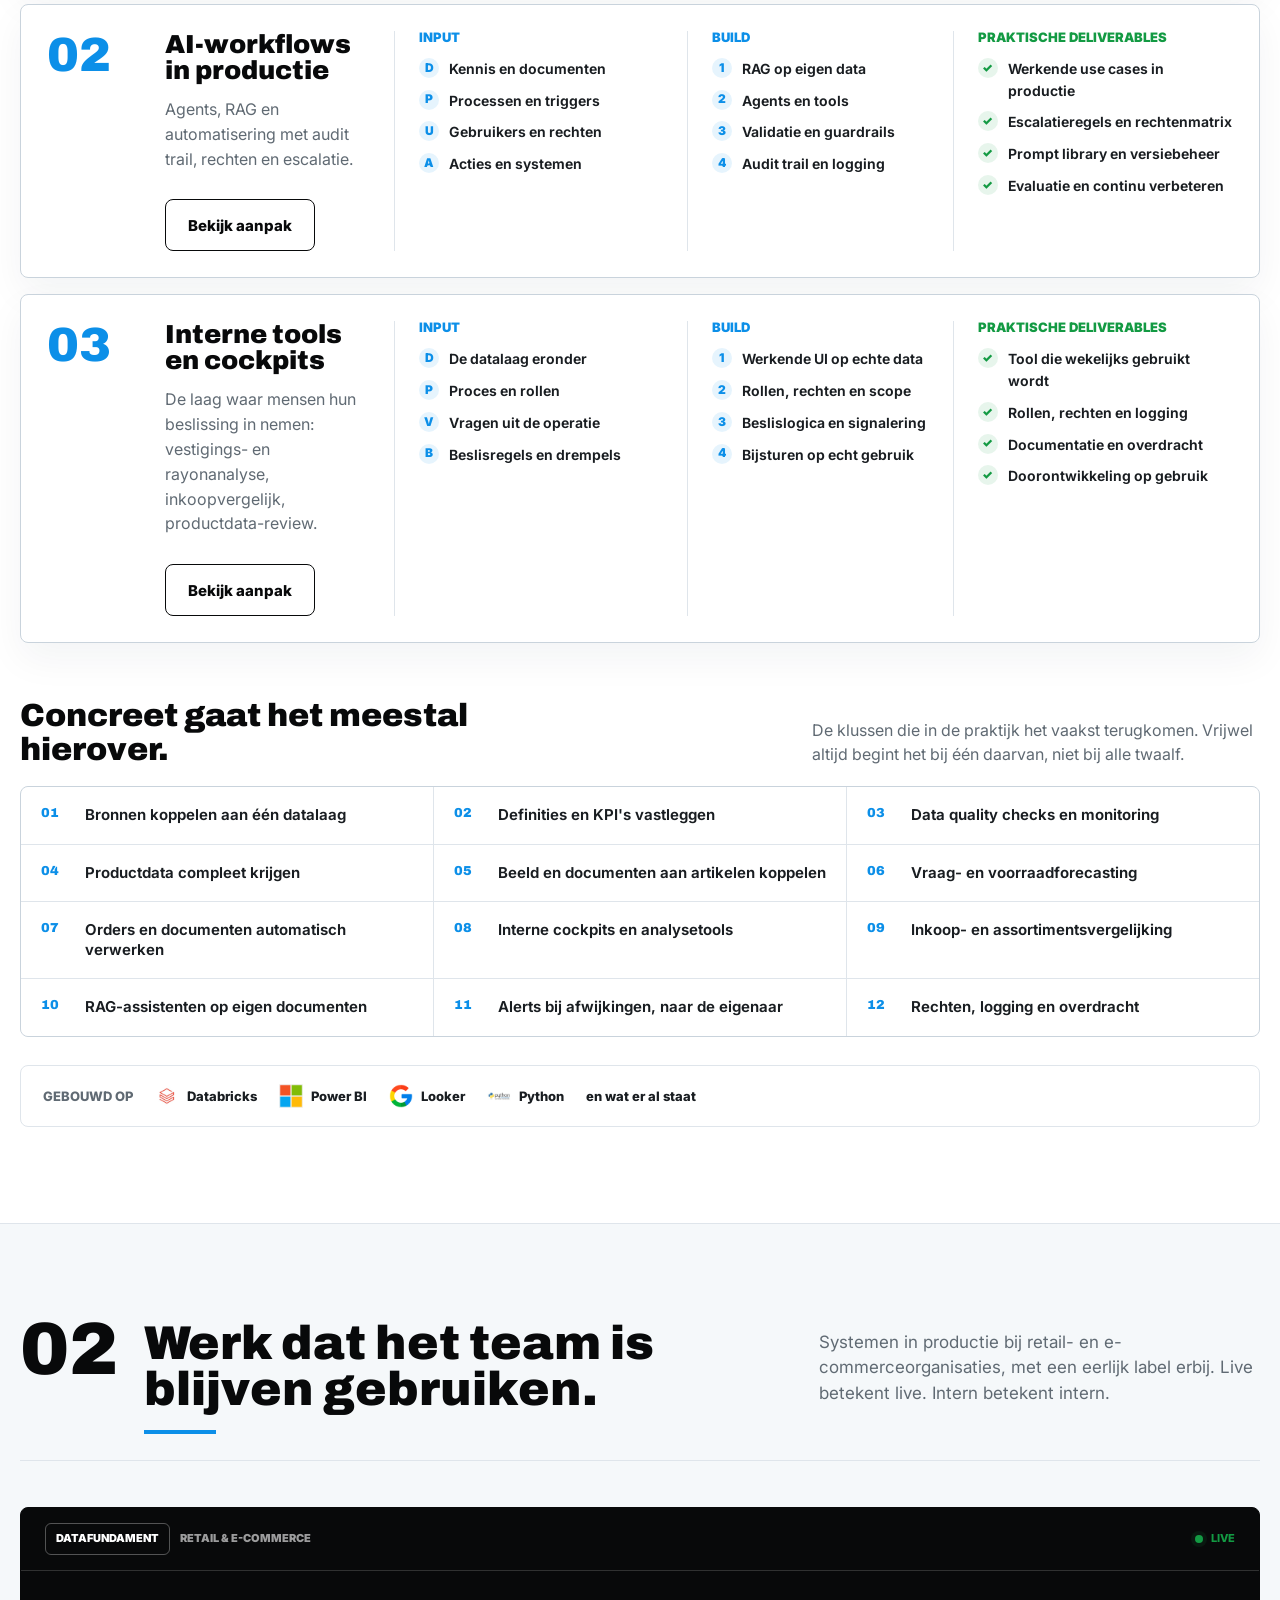
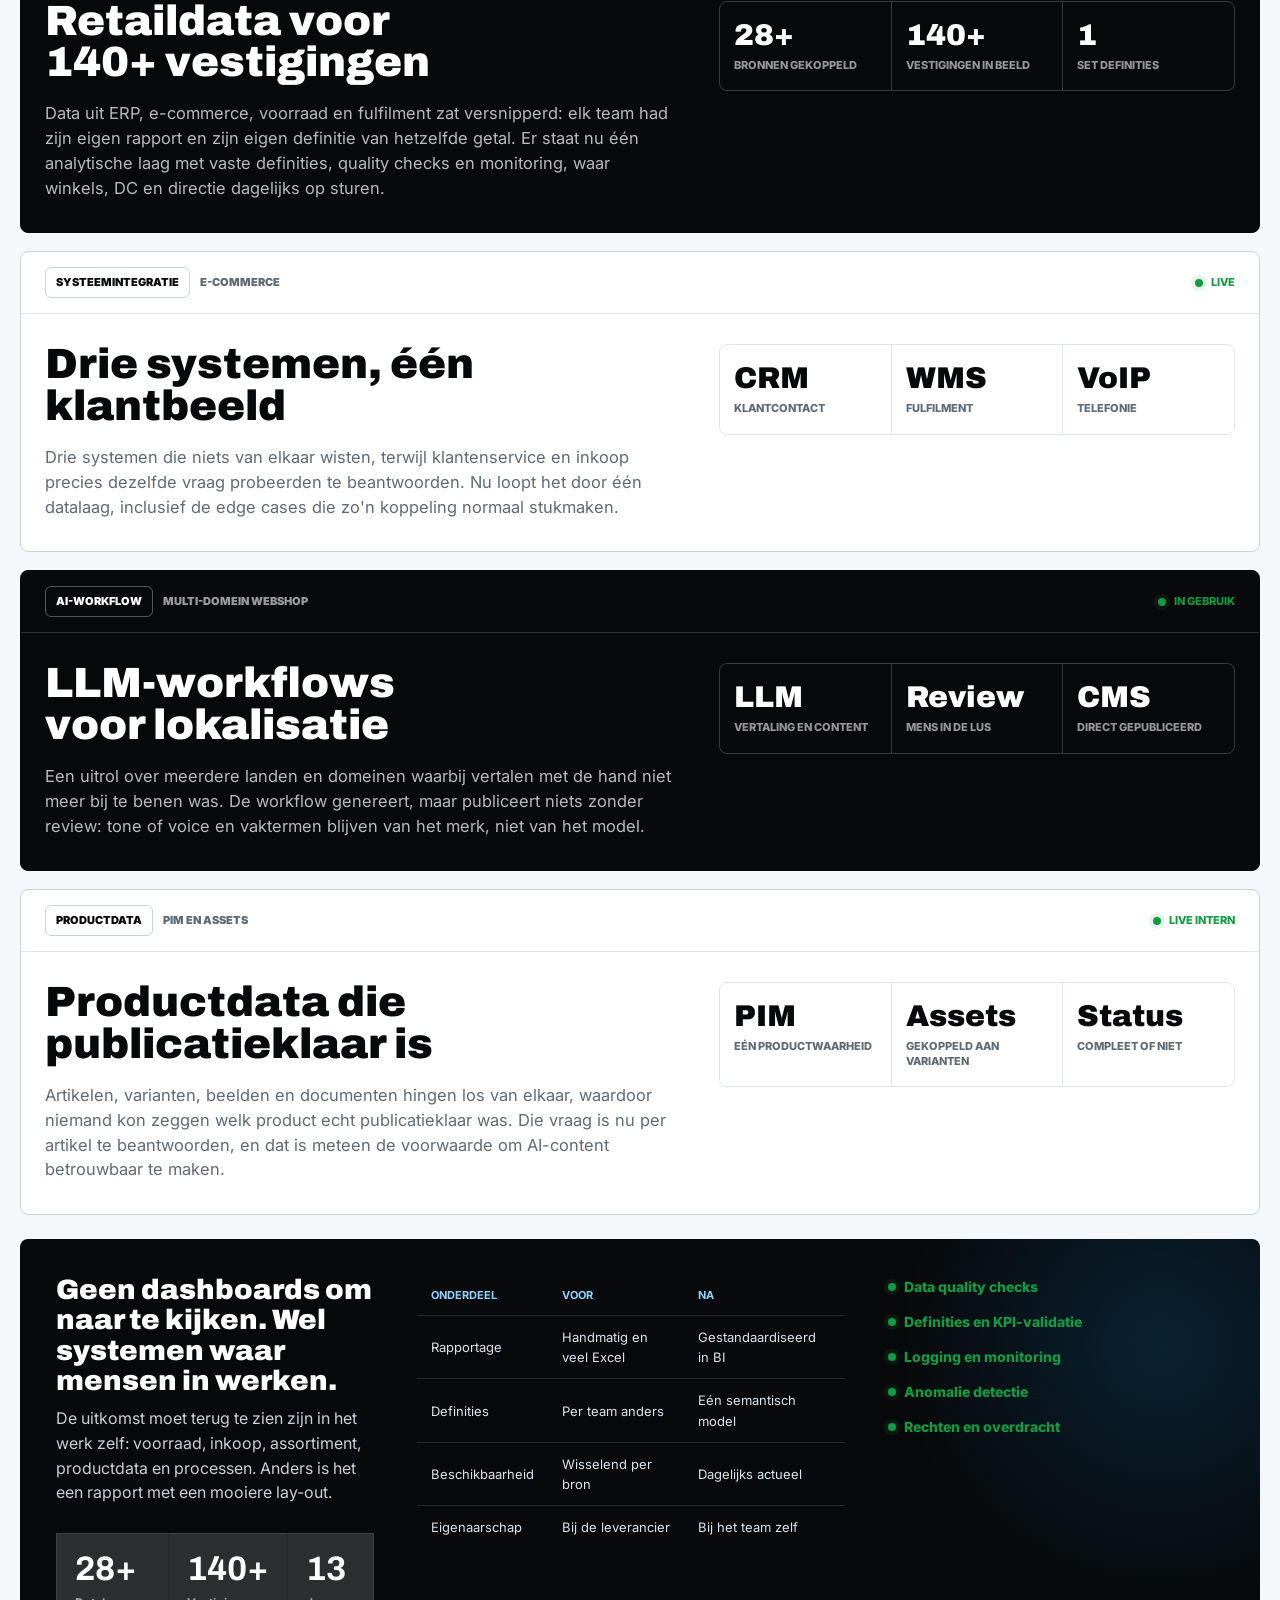
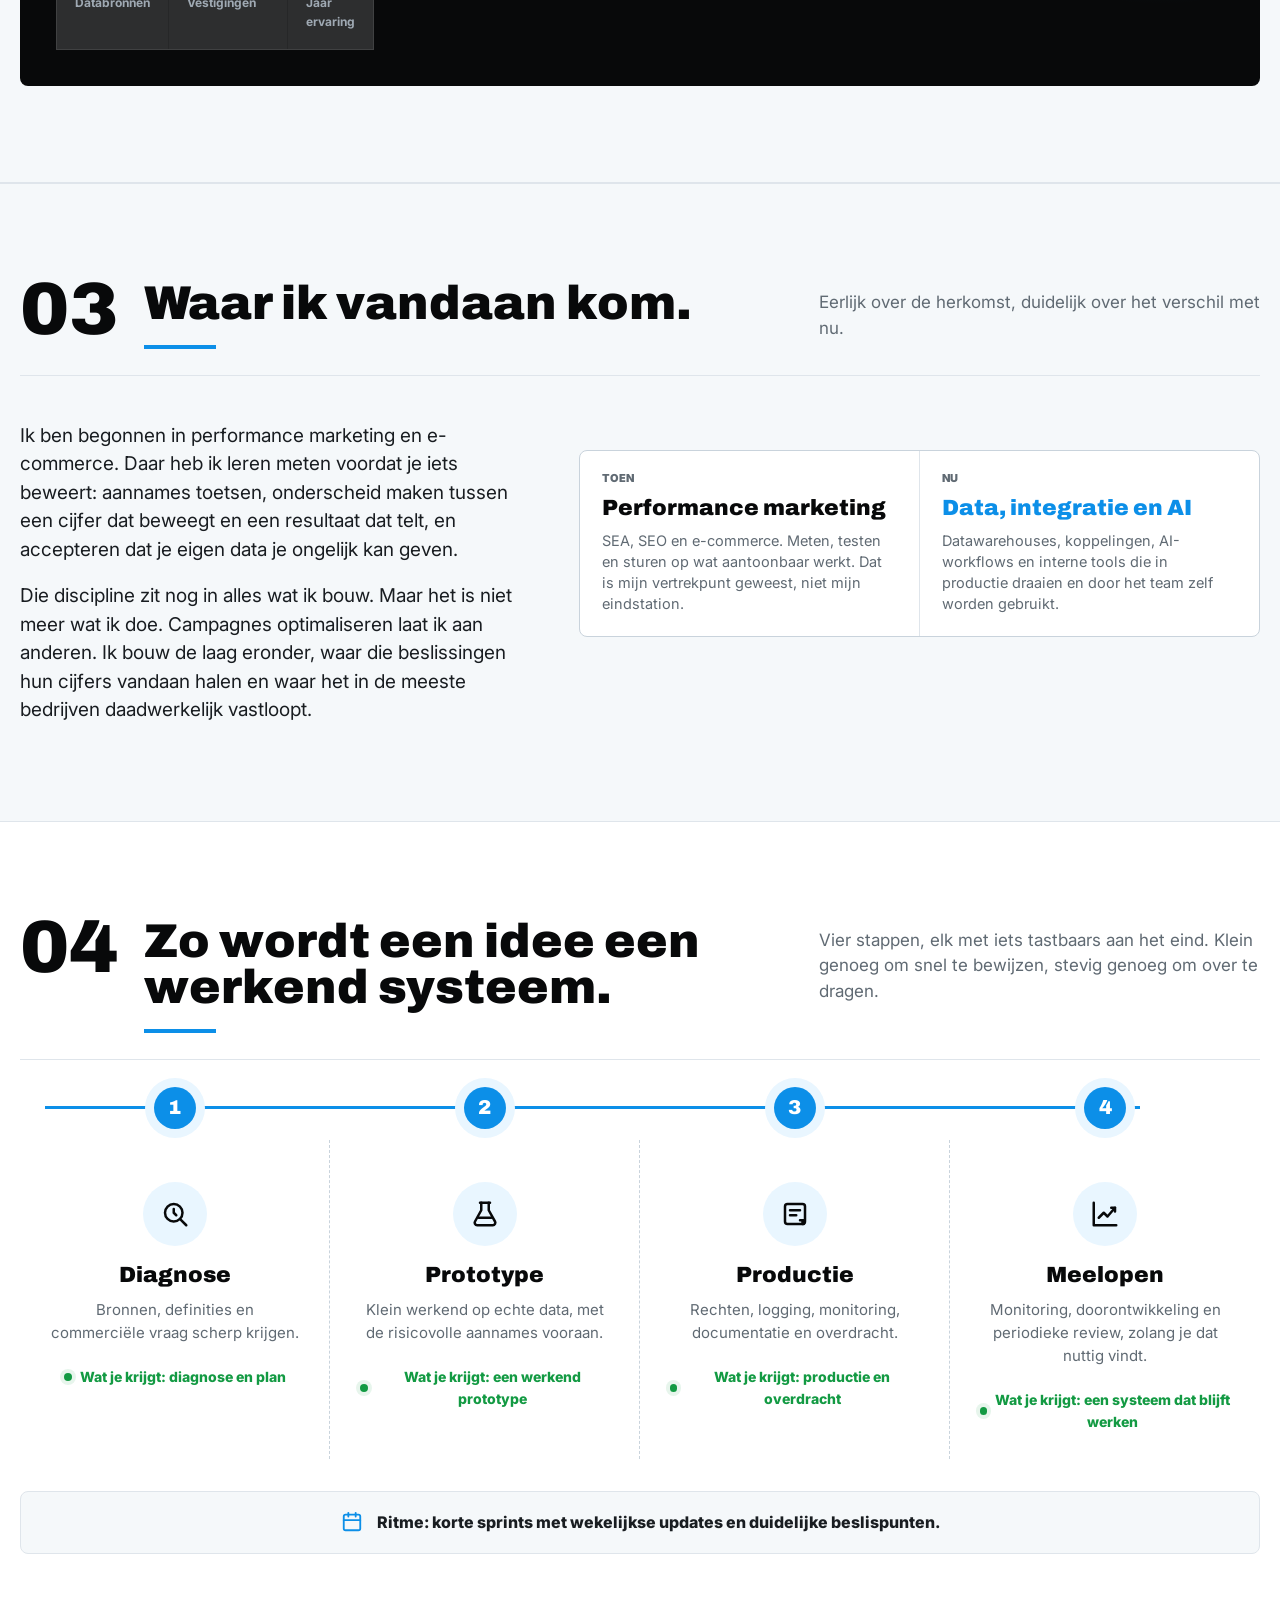
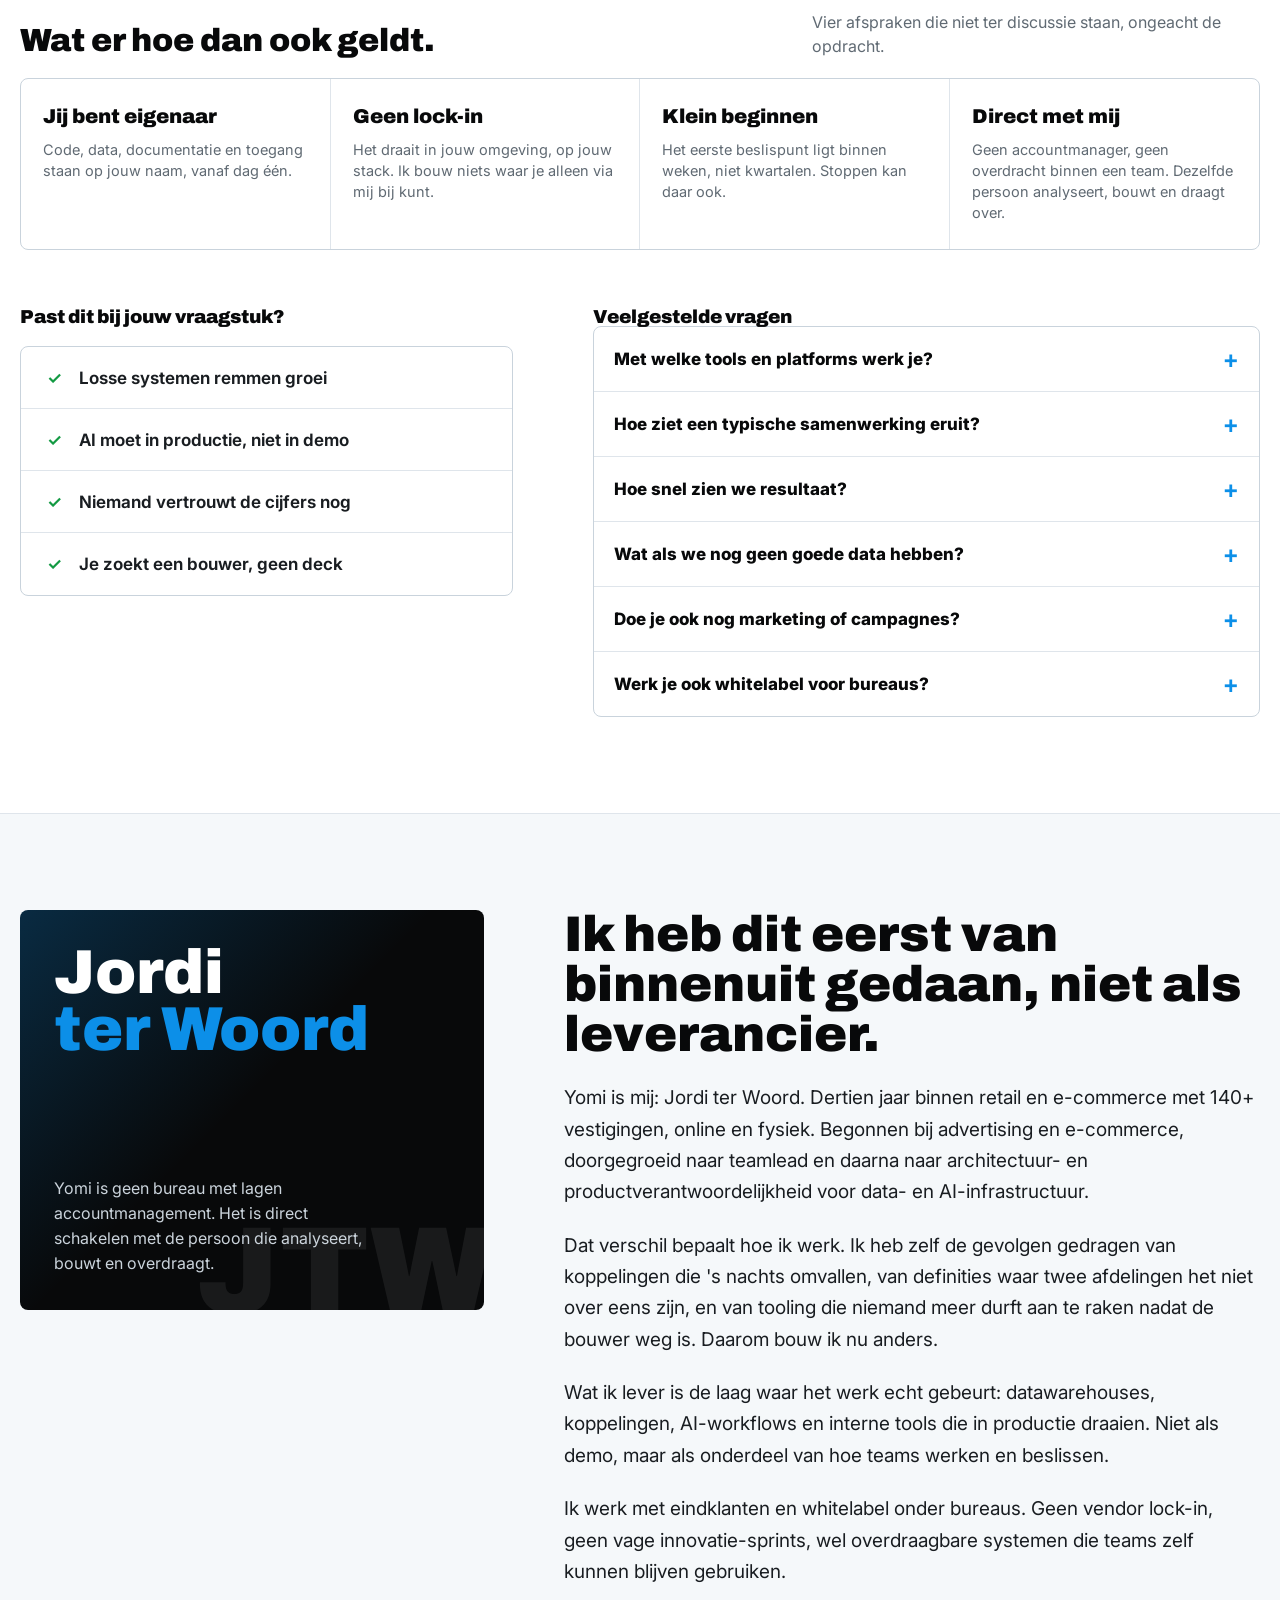
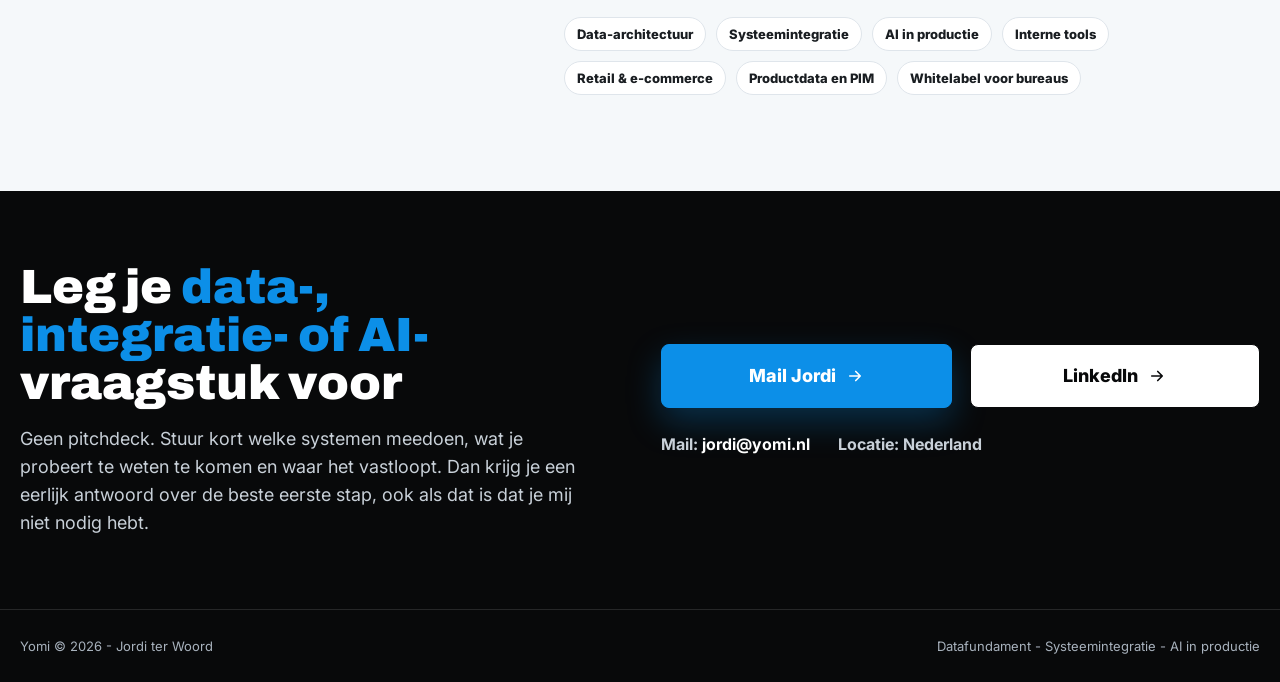
==== commit 492f1d91: "Reposition site around building systems, not performance marketing Marketing was framed as current w" ====
--- a/index.html
+++ b/index.html
@@ -4,16 +4,16 @@
 <head>
   <meta charset="UTF-8" />
   <meta name="viewport" content="width=device-width, initial-scale=1" />
-  <title>Yomi - data, AI in productie en performance op marge</title>
+  <title>Yomi - datafundament, systeemintegratie en AI in productie</title>
   <meta name="description"
-    content="Yomi is Jordi ter Woord. Ik bouw datafundamenten, integraties en AI-workflows die operationele data omzetten in praktische sturing. Performance marketing is de commerciële lens." />
+    content="Yomi is Jordi ter Woord. Ik bouw datawarehouses, koppelingen, AI-workflows en interne tools die in productie draaien en die je team zelf blijft gebruiken. Geen rapport, geen lock-in." />
   <link rel="canonical" href="https://yomi.nl/" />
 
   <meta property="og:type" content="website" />
   <meta property="og:url" content="https://yomi.nl/" />
-  <meta property="og:title" content="Yomi - data, AI in productie en performance op marge" />
+  <meta property="og:title" content="Yomi - datafundament, systeemintegratie en AI in productie" />
   <meta property="og:description"
-    content="Data en techniek als fundament. Daarboven: integraties, slimme workflows en AI-toepassingen die echt in productie draaien." />
+    content="Datawarehouses, koppelingen, AI-workflows en interne tools die in productie blijven draaien. Gebouwd, niet geadviseerd." />
   <meta property="og:image" content="https://yomi.nl/logos/yomi-logo.png" />
   <meta name="twitter:card" content="summary" />
 
@@ -35,8 +35,8 @@
     "email": "jordi@yomi.nl",
     "founder": { "@type": "Person", "name": "Jordi ter Woord" },
     "areaServed": "NL",
-    "description": "Data-architectuur, datawarehousing, systeemintegratie, AI-workflows in productie en performance-sturing op marge.",
-    "knowsAbout": ["Data-architectuur", "Systeemintegratie", "AI in productie", "Performance marketing", "SEA", "SEO", "CRO", "ETL", "Datawarehousing", "Retail", "E-commerce"]
+    "description": "Data-architectuur, datawarehousing, systeemintegratie, AI-workflows in productie en interne tools voor retail en e-commerce.",
+    "knowsAbout": ["Data-architectuur", "Systeemintegratie", "AI in productie", "ETL", "Datawarehousing", "Productdata en PIM", "Interne tools", "Retail", "E-commerce"]
   }
   </script>
 
@@ -725,7 +725,8 @@
     }
 
     .system-main h3 {
-      font-size: 30px;
+      font-size: 26px;
+      overflow-wrap: break-word;
     }
 
     .system-main p {
@@ -1646,6 +1647,419 @@
         flex-direction: column;
       }
     }
+
+    /* --- genummerde sectiekoppen --- */
+    .sec-index {
+      display: grid;
+      grid-template-columns: minmax(0, 1fr) minmax(300px, 0.6fr);
+      gap: 64px;
+      align-items: start;
+      padding-bottom: 26px;
+      margin-bottom: 46px;
+      border-bottom: 1px solid var(--line);
+    }
+
+    .sec-title {
+      display: grid;
+      grid-template-columns: auto minmax(0, 1fr);
+      gap: 26px;
+      align-items: start;
+    }
+
+    .sec-no {
+      color: var(--ink);
+      font-family: "Archivo", "Inter", sans-serif;
+      font-size: 74px;
+      font-weight: 900;
+      line-height: 0.8;
+    }
+
+    .sec-title h2 {
+      max-width: 20ch;
+      font-size: clamp(34px, 3.7vw, 54px);
+      line-height: 0.98;
+    }
+
+    .sec-index > p {
+      padding-top: 10px;
+      color: var(--muted);
+      font-size: 17px;
+      line-height: 1.5;
+    }
+
+    /* --- case blokken --- */
+    .case-stack {
+      display: grid;
+      gap: 18px;
+    }
+
+    .case-block {
+      border: 1px solid var(--line-strong);
+      border-radius: var(--radius);
+      background: var(--white);
+      overflow: hidden;
+    }
+
+    .case-block.ink {
+      color: var(--white);
+      background: var(--ink);
+      border-color: var(--ink);
+    }
+
+    .cb-top {
+      display: flex;
+      flex-wrap: wrap;
+      align-items: center;
+      justify-content: space-between;
+      gap: 14px;
+      padding: 15px 24px;
+      border-bottom: 1px solid var(--line);
+      color: var(--muted);
+      font-size: 11px;
+      font-weight: 900;
+      text-transform: uppercase;
+    }
+
+    .ink .cb-top {
+      border-bottom-color: rgba(255, 255, 255, 0.16);
+      color: rgba(255, 255, 255, 0.6);
+    }
+
+    .cb-tags {
+      display: flex;
+      flex-wrap: wrap;
+      align-items: center;
+      gap: 10px;
+    }
+
+    .pill {
+      padding: 6px 10px;
+      border: 1px solid var(--line-strong);
+      border-radius: 6px;
+      color: var(--ink);
+    }
+
+    .ink .pill {
+      border-color: rgba(255, 255, 255, 0.3);
+      color: var(--white);
+    }
+
+    .cb-body {
+      display: grid;
+      grid-template-columns: minmax(0, 1.1fr) minmax(320px, 0.9fr);
+      gap: 44px;
+      padding: 30px 24px 32px;
+    }
+
+    .cb-name {
+      max-width: 16ch;
+      font-family: "Archivo", "Inter", sans-serif;
+      font-size: clamp(30px, 3.3vw, 48px);
+      font-weight: 900;
+      line-height: 0.98;
+    }
+
+    .ink .cb-name {
+      color: var(--white);
+    }
+
+    .cb-lede {
+      max-width: 640px;
+      margin-top: 18px;
+      color: var(--muted);
+      font-size: 16.5px;
+      line-height: 1.5;
+    }
+
+    .ink .cb-lede {
+      color: rgba(255, 255, 255, 0.72);
+    }
+
+    .cb-metrics {
+      align-self: start;
+      display: grid;
+      grid-template-columns: repeat(3, minmax(0, 1fr));
+      border: 1px solid var(--line);
+      border-radius: var(--radius);
+      overflow: hidden;
+    }
+
+    .ink .cb-metrics {
+      border-color: rgba(255, 255, 255, 0.2);
+    }
+
+    .cb-metrics div {
+      padding: 18px 14px;
+      border-right: 1px solid var(--line);
+    }
+
+    .ink .cb-metrics div {
+      border-right-color: rgba(255, 255, 255, 0.2);
+    }
+
+    .cb-metrics div:last-child {
+      border-right: 0;
+    }
+
+    .cb-metrics strong {
+      display: block;
+      color: var(--ink);
+      font-family: "Archivo", "Inter", sans-serif;
+      font-size: 30px;
+      font-weight: 900;
+      line-height: 1;
+    }
+
+    .ink .cb-metrics strong {
+      color: var(--white);
+    }
+
+    .cb-metrics span {
+      display: block;
+      margin-top: 8px;
+      color: var(--muted);
+      font-size: 11px;
+      font-weight: 800;
+      line-height: 1.3;
+      text-transform: uppercase;
+    }
+
+    .ink .cb-metrics span {
+      color: rgba(255, 255, 255, 0.58);
+    }
+
+    /* --- herkomst --- */
+    .roots-section {
+      background: var(--surface);
+      border-block: 1px solid var(--line);
+    }
+
+    .roots {
+      display: grid;
+      grid-template-columns: minmax(0, 0.85fr) minmax(0, 1.15fr);
+      gap: 56px;
+      align-items: start;
+    }
+
+    .roots h2 {
+      font-size: clamp(34px, 3.7vw, 54px);
+      line-height: 0.98;
+    }
+
+    .roots-copy p {
+      color: var(--text);
+      font-size: 19px;
+      line-height: 1.5;
+    }
+
+    .roots-copy p + p {
+      margin-top: 18px;
+    }
+
+    .then-now {
+      display: grid;
+      grid-template-columns: repeat(2, minmax(0, 1fr));
+      margin-top: 28px;
+      border: 1px solid var(--line-strong);
+      border-radius: var(--radius);
+      background: var(--white);
+      overflow: hidden;
+    }
+
+    .then-now div {
+      padding: 22px;
+      border-right: 1px solid var(--line);
+    }
+
+    .then-now div:last-child {
+      border-right: 0;
+    }
+
+    .then-now h4 {
+      color: var(--muted);
+      font-family: "Inter", system-ui, sans-serif;
+      font-size: 11px;
+      font-weight: 900;
+      text-transform: uppercase;
+    }
+
+    .then-now strong {
+      display: block;
+      margin-top: 12px;
+      color: var(--ink);
+      font-family: "Archivo", "Inter", sans-serif;
+      font-size: 22px;
+      font-weight: 900;
+      line-height: 1.1;
+    }
+
+    .then-now span {
+      display: block;
+      margin-top: 10px;
+      color: var(--muted);
+      font-size: 14.5px;
+      line-height: 1.45;
+    }
+
+    .then-now .now strong {
+      color: var(--blue);
+    }
+
+    /* --- waarborgen --- */
+    .assure {
+      display: grid;
+      grid-template-columns: repeat(4, minmax(0, 1fr));
+      border: 1px solid var(--line-strong);
+      border-radius: var(--radius);
+      background: var(--white);
+      overflow: hidden;
+    }
+
+    .assure div {
+      padding: 26px 22px;
+      border-right: 1px solid var(--line);
+    }
+
+    .assure div:last-child {
+      border-right: 0;
+    }
+
+    .assure strong {
+      display: block;
+      color: var(--ink);
+      font-family: "Archivo", "Inter", sans-serif;
+      font-size: 20px;
+      font-weight: 900;
+      line-height: 1.1;
+    }
+
+    .assure span {
+      display: block;
+      margin-top: 12px;
+      color: var(--muted);
+      font-size: 14.5px;
+      line-height: 1.45;
+    }
+
+    /* --- concrete klussen --- */
+    .jobs-head {
+      display: grid;
+      grid-template-columns: minmax(0, 1fr) minmax(280px, 0.6fr);
+      gap: 44px;
+      align-items: end;
+      margin: 56px 0 20px;
+    }
+
+    .jobs-head h3 {
+      max-width: 24ch;
+      font-size: 32px;
+      line-height: 1.05;
+    }
+
+    .jobs-head p {
+      color: var(--muted);
+      font-size: 16px;
+      line-height: 1.5;
+    }
+
+    .jobs {
+      display: grid;
+      grid-template-columns: repeat(3, minmax(0, 1fr));
+      border: 1px solid var(--line-strong);
+      border-radius: var(--radius);
+      background: var(--line);
+      gap: 1px;
+      overflow: hidden;
+    }
+
+    .job {
+      display: grid;
+      grid-template-columns: 32px minmax(0, 1fr);
+      gap: 12px;
+      padding: 18px 20px;
+      background: var(--white);
+      color: var(--text);
+      font-size: 15px;
+      font-weight: 650;
+      line-height: 1.35;
+    }
+
+    .job b {
+      color: var(--blue);
+      font-family: "Archivo", "Inter", sans-serif;
+      font-size: 13px;
+      font-weight: 900;
+    }
+
+    @media (max-width: 1180px) {
+      .sec-index {
+        grid-template-columns: 1fr;
+        gap: 22px;
+      }
+
+      .cb-body {
+        grid-template-columns: 1fr;
+        gap: 26px;
+      }
+
+      .roots {
+        grid-template-columns: 1fr;
+        gap: 28px;
+      }
+
+      .assure {
+        grid-template-columns: repeat(2, 1fr);
+      }
+
+      .assure div:nth-child(2) {
+        border-right: 0;
+      }
+
+      .jobs {
+        grid-template-columns: repeat(2, 1fr);
+      }
+    }
+
+    @media (max-width: 640px) {
+      .sec-title {
+        grid-template-columns: 1fr;
+        gap: 12px;
+      }
+
+      .sec-no {
+        font-size: 46px;
+      }
+
+      .cb-metrics,
+      .then-now,
+      .assure,
+      .jobs {
+        grid-template-columns: 1fr;
+      }
+
+      .cb-metrics div,
+      .then-now div,
+      .assure div {
+        border-right: 0;
+        border-bottom: 1px solid var(--line);
+      }
+
+      .cb-metrics div:last-child,
+      .then-now div:last-child,
+      .assure div:last-child {
+        border-bottom: 0;
+      }
+
+      .dark-table {
+        table-layout: fixed;
+      }
+
+      .dark-table th,
+      .dark-table td {
+        overflow-wrap: break-word;
+        hyphens: auto;
+      }
+    }
   </style>
 </head>
 
@@ -1658,8 +2072,9 @@
         <img src="./logos/yomi-logo.png" alt="" />
       </a>
       <nav class="nav-links" aria-label="Hoofdnavigatie">
+        <a href="#systemen">Wat ik bouw</a>
         <a href="#werk">Werk</a>
-        <a href="#systemen">Systemen</a>
+        <a href="#herkomst">Herkomst</a>
         <a href="#aanpak">Aanpak</a>
         <a href="#contact">Contact</a>
       </nav>
@@ -1677,10 +2092,9 @@
     <section class="hero" aria-labelledby="hero-title">
       <div class="wrap hero-layout">
         <div class="hero-copy">
-          <h1 id="hero-title">AI die draait op echte data. Workflows die sturen op <span>marge.</span></h1>
-          <p class="hero-lede">Mijn vertrekpunt is data en techniek: koppelingen, datawarehouses en betrouwbare
-            definities. Daarboven bouw ik integraties, slimme workflows en AI-toepassingen die werkprocessen versnellen
-            en commerci&euml;le sturing verbeteren.</p>
+          <h1 id="hero-title">Datasystemen en AI-workflows die in productie <span>blijven draaien.</span></h1>
+          <p class="hero-lede">Koppelingen, een datawarehouse en AI-workflows die landen in het werk van je team. Ik
+            analyseer, bouw en draag over. E&eacute;n persoon, in jouw omgeving, zonder lock-in.</p>
           <div class="hero-actions">
             <a class="btn btn-primary" href="mailto:jordi@yomi.nl?subject=Vraagstuk%20via%20yomi.nl">
               Leg je vraagstuk voor
@@ -1706,7 +2120,7 @@
                   <path d="M14 7h7v7" />
                 </svg>
               </span>
-              <span><strong>Data -> AI -> Actie</strong>Geen losse pilots, maar processen die waarde leveren.</span>
+              <span><strong>Gebouwd</strong>Werkende software, geen rapport met aanbevelingen.</span>
             </div>
             <div class="proof-item">
               <span class="icon check" aria-hidden="true">
@@ -1715,7 +2129,7 @@
                   <path d="M20 6 9 17l-5-5" />
                 </svg>
               </span>
-              <span><strong>Performance op marge</strong>Meer winst per klant, niet alleen meer omzet.</span>
+              <span><strong>Van binnenuit</strong>Dertien jaar zelf verantwoordelijk in retail.</span>
             </div>
             <div class="proof-item">
               <span class="icon" aria-hidden="true">
@@ -1725,25 +2139,26 @@
                   <path d="M9 12l2 2 4-5" />
                 </svg>
               </span>
-              <span><strong>Controleerbaar</strong>Audit trails, governance en overdraagbare documentatie.</span>
+              <span><strong>Overdraagbaar</strong>Je team draait het daarna zelf verder.</span>
             </div>
           </div>
         </div>
 
-        <div class="ops-board" aria-label="Operationeel diagram van Yomi werkwijze">
+        <div class="ops-board" aria-label="Voorbeeldweergave van een Yomi-stuurlaag">
           <div class="ops-top">
-            <span class="status"><span class="dot" aria-hidden="true"></span>Systeemstatus: alle lagen operationeel</span>
-            <span>Laatst bijgewerkt: <span id="clock">09:41</span> - realtime</span>
+            <span class="status"><span class="dot" aria-hidden="true"></span>Voorbeeld: zo ziet een stuurlaag
+              eruit</span>
+            <span>Illustratie, geen klantdata - <span id="clock">09:41</span></span>
           </div>
           <div class="ops-canvas">
             <svg class="ops-wires" aria-hidden="true"></svg>
             <div class="ops-col">
               <div class="ops-title">Bronnen</div>
-              <div class="source"><span class="source-ico">Ads</span><span>Google Ads<small>Actief</small></span></div>
-              <div class="source"><span class="source-ico">GA4</span><span>Analytics<small>Actief</small></span></div>
+              <div class="source"><span class="source-ico">PIM</span><span>Productdata<small>Actief</small></span></div>
               <div class="source"><span class="source-ico">ERP</span><span>ERP / CRM<small>Actief</small></span></div>
               <div class="source"><span class="source-ico">Shop</span><span>Webshop<small>Actief</small></span></div>
-              <div class="source"><span class="source-ico">BI</span><span>Dashboards<small>Actief</small></span></div>
+              <div class="source"><span class="source-ico">WMS</span><span>Voorraad<small>Actief</small></span></div>
+              <div class="source"><span class="source-ico">BI</span><span>Rapportage<small>Actief</small></span></div>
             </div>
             <div class="ops-col">
               <div class="ops-title">Datalaag</div>
@@ -1753,26 +2168,26 @@
             </div>
             <div class="ops-col">
               <div class="ops-title">AI & workflows</div>
-              <div class="node">Forecasting<small>Vraag, voorraad, marge</small></div>
-              <div class="node">Bid optimizer<small>ROAS -> marge</small></div>
+              <div class="node">Forecasting<small>Vraag en voorraad</small></div>
+              <div class="node">Productdata-verrijking<small>Content en varianten</small></div>
               <div class="node">RAG & agents<small>Acties met audit trail</small></div>
               <div class="node">Alerting<small>Afwijkingen naar eigenaar</small></div>
             </div>
             <div class="ops-col">
-              <div class="ops-title">Performance signalen</div>
-              <div class="metric"><span>Marge per order</span><strong>28.7%</strong>
+              <div class="ops-title">Signalen</div>
+              <div class="metric"><span>Bronnen in sync</span><strong>28</strong>
                 <svg class="spark" viewBox="0 0 120 24" fill="none" aria-hidden="true">
                   <path d="M2 18l16-6 15 4 16-8 16 7 17-10 16 6 20-8" stroke="#139a43" stroke-width="2.2"
                     stroke-linecap="round" />
                 </svg>
               </div>
-              <div class="metric"><span>Blended ROAS</span><strong>6.47x</strong>
+              <div class="metric"><span>Handmatige exports</span><strong>0</strong>
                 <svg class="spark" viewBox="0 0 120 24" fill="none" aria-hidden="true">
                   <path d="M2 15l18 2 14-6 18 4 18-8 16 3 14-5 18 2" stroke="#139a43" stroke-width="2.2"
                     stroke-linecap="round" />
                 </svg>
               </div>
-              <div class="metric"><span>CPA op marge</span><strong>&euro;42</strong>
+              <div class="metric"><span>Data-refresh</span><strong>dagelijks</strong>
                 <svg class="spark" viewBox="0 0 120 24" fill="none" aria-hidden="true">
                   <path d="M2 8l15 6 16-2 16 4 18-9 15 5 18-8 18 3" stroke="#139a43" stroke-width="2.2"
                     stroke-linecap="round" />
@@ -1792,15 +2207,15 @@
 
       <div class="logo-band">
         <div class="wrap logo-inner">
-          <div class="band-label">Gewerkt voor en met</div>
-          <div class="logos" aria-label="Client en platform logo's">
+          <div class="band-label">Gewerkt voor</div>
+          <div class="logos" aria-label="Opdrachtgevers en merken">
             <div class="logo-tile"><img src="./logos/baderie.png" alt="Baderie" /></div>
             <div class="logo-tile"><img src="./logos/instalcenter.png" alt="InstalCenter" /></div>
             <div class="logo-tile"><img src="./logos/badkamerwinkel.png" alt="Badkamerwinkel.nl" /></div>
             <div class="logo-tile"><img src="./logos/purdey.png" alt="Purdey" /></div>
             <div class="logo-tile"><img src="./logos/cookandpan.png" alt="CookandPan" /></div>
-            <div class="logo-tile"><img src="./logos/google.png" alt="Google" /></div>
-            <div class="logo-tile"><img src="./logos/databricks.png" alt="Databricks" /></div>
+            <div class="logo-tile"><img src="./logos/vandebovensteplank.png" alt="Vandebovensteplank" /></div>
+            <div class="logo-tile"><img src="./logos/badinbeeld.png" alt="Bad in Beeld" /></div>
           </div>
         </div>
       </div>
@@ -1808,12 +2223,16 @@
 
     <section class="systems" id="systemen" aria-labelledby="systems-title">
       <div class="wrap">
-        <div class="section-head">
-          <div>
-            <h2 id="systems-title">Drie systemen die direct waarde moeten bewijzen</h2>
-            <div class="blue-line" aria-hidden="true"></div>
+        <div class="sec-index">
+          <div class="sec-title">
+            <div class="sec-no">01</div>
+            <div>
+              <h2 id="systems-title">Drie soorten werk. Alle drie moeten ze in productie eindigen.</h2>
+              <div class="blue-line" aria-hidden="true"></div>
+            </div>
           </div>
-          <p>Geen AI-theater. Eerst de data, dan de workflow, dan de commerci&euml;le sturing.</p>
+          <p>Eerst de data kloppend krijgen, dan de workflow eromheen, dan de tool waar mensen daadwerkelijk hun
+            beslissing in nemen. In die volgorde, omdat het anders niet blijft draaien.</p>
         </div>
 
         <div class="system-stack">
@@ -1828,9 +2247,9 @@
               <h4>Input</h4>
               <ul class="flow-list">
                 <li><span class="mini-mark">S</span>Shop / CMS</li>
-                <li><span class="mini-mark">A</span>Ads en analytics</li>
+                <li><span class="mini-mark">P</span>PIM en productdata</li>
                 <li><span class="mini-mark">E</span>ERP, CRM en fulfilment</li>
-                <li><span class="mini-mark">K</span>Kosten en marge</li>
+                <li><span class="mini-mark">K</span>Inkoop en kosten</li>
               </ul>
             </div>
             <div class="flow-col">
@@ -1892,38 +2311,60 @@
           <article class="system-row">
             <div class="system-no">03</div>
             <div class="system-main">
-              <h3>Performance op marge</h3>
-              <p>Tracking, SEA/SEO en CRO gestuurd op winst per klant, niet alleen op omzet.</p>
+              <h3>Interne tools en cockpits</h3>
+              <p>De laag waar mensen hun beslissing in nemen: vestigings- en rayonanalyse, inkoopvergelijk,
+                productdata-review.</p>
               <a class="btn btn-light" href="#aanpak">Bekijk aanpak</a>
             </div>
             <div class="flow-col">
               <h4>Input</h4>
               <ul class="flow-list">
-                <li><span class="mini-mark">G</span>Google Ads en SEO-data</li>
-                <li><span class="mini-mark">E</span>GA4 events</li>
-                <li><span class="mini-mark">C</span>Kosten per campagne</li>
-                <li><span class="mini-mark">M</span>Marge per product</li>
+                <li><span class="mini-mark">D</span>De datalaag eronder</li>
+                <li><span class="mini-mark">P</span>Proces en rollen</li>
+                <li><span class="mini-mark">V</span>Vragen uit de operatie</li>
+                <li><span class="mini-mark">B</span>Beslisregels en drempels</li>
               </ul>
             </div>
             <div class="flow-col">
               <h4>Build</h4>
               <ul class="flow-list">
-                <li><span class="mini-mark">1</span>Attributie en MMM licht</li>
-                <li><span class="mini-mark">2</span>KPI's op marge en LTV</li>
-                <li><span class="mini-mark">3</span>Budget allocatie engine</li>
-                <li><span class="mini-mark">4</span>Alerts en anomalie detectie</li>
+                <li><span class="mini-mark">1</span>Werkende UI op echte data</li>
+                <li><span class="mini-mark">2</span>Rollen, rechten en scope</li>
+                <li><span class="mini-mark">3</span>Beslislogica en signalering</li>
+                <li><span class="mini-mark">4</span>Bijsturen op echt gebruik</li>
               </ul>
             </div>
             <div class="flow-col deliver">
               <h4>Praktische deliverables</h4>
               <ul class="flow-list">
-                <li><span class="mini-mark">&#10003;</span>Tracking en events gevalideerd</li>
-                <li><span class="mini-mark">&#10003;</span>KPI dashboard: POAS, LTV, marge</li>
-                <li><span class="mini-mark">&#10003;</span>Budget en biedstrategie op marge</li>
-                <li><span class="mini-mark">&#10003;</span>Test roadmap en performance review</li>
+                <li><span class="mini-mark">&#10003;</span>Tool die wekelijks gebruikt wordt</li>
+                <li><span class="mini-mark">&#10003;</span>Rollen, rechten en logging</li>
+                <li><span class="mini-mark">&#10003;</span>Documentatie en overdracht</li>
+                <li><span class="mini-mark">&#10003;</span>Doorontwikkeling op gebruik</li>
               </ul>
             </div>
           </article>
+        </div>
+
+        <div class="jobs-head">
+          <h3>Concreet gaat het meestal hierover.</h3>
+          <p>De klussen die in de praktijk het vaakst terugkomen. Vrijwel altijd begint het bij &eacute;&eacute;n
+            daarvan, niet bij alle twaalf.</p>
+        </div>
+
+        <div class="jobs" aria-label="Terugkerende klussen">
+          <div class="job"><b>01</b>Bronnen koppelen aan &eacute;&eacute;n datalaag</div>
+          <div class="job"><b>02</b>Definities en KPI's vastleggen</div>
+          <div class="job"><b>03</b>Data quality checks en monitoring</div>
+          <div class="job"><b>04</b>Productdata compleet krijgen</div>
+          <div class="job"><b>05</b>Beeld en documenten aan artikelen koppelen</div>
+          <div class="job"><b>06</b>Vraag- en voorraadforecasting</div>
+          <div class="job"><b>07</b>Orders en documenten automatisch verwerken</div>
+          <div class="job"><b>08</b>Interne cockpits en analysetools</div>
+          <div class="job"><b>09</b>Inkoop- en assortimentsvergelijking</div>
+          <div class="job"><b>10</b>RAG-assistenten op eigen documenten</div>
+          <div class="job"><b>11</b>Alerts bij afwijkingen, naar de eigenaar</div>
+          <div class="job"><b>12</b>Rechten, logging en overdracht</div>
         </div>
 
         <div class="tool-row" aria-label="Platforms">
@@ -1931,7 +2372,6 @@
           <span><img src="./logos/databricks.png" alt="" />Databricks</span>
           <span><img src="./logos/powerbi.png" alt="" />Power BI</span>
           <span><img src="./logos/looker.png" alt="" />Looker</span>
-          <span><img src="./logos/gtm.png" alt="" />GTM</span>
           <span><img src="./logos/python.png" alt="" />Python</span>
           <span>en wat er al staat</span>
         </div>
@@ -1940,171 +2380,201 @@
 
     <section class="proof-section" id="werk" aria-labelledby="work-title">
       <div class="wrap">
-        <div class="section-head">
-          <div>
-            <h2 id="work-title">Werk dat in de operatie landt</h2>
-            <div class="blue-line" aria-hidden="true"></div>
+        <div class="sec-index">
+          <div class="sec-title">
+            <div class="sec-no">02</div>
+            <div>
+              <h2 id="work-title">Werk dat het team is blijven gebruiken.</h2>
+              <div class="blue-line" aria-hidden="true"></div>
+            </div>
           </div>
-          <p>Echte opdrachten: datalagen, koppelingen, AI-workflows en performance sturing die teams kunnen gebruiken.</p>
+          <p>Systemen in productie bij retail- en e-commerceorganisaties, met een eerlijk label erbij. Live betekent
+            live. Intern betekent intern.</p>
         </div>
 
-        <div class="case-ledger">
-          <div class="case-head" aria-hidden="true">
-            <div></div>
-            <div>Vraagstuk</div>
-            <div>Discipline</div>
-            <div>Systeemlaag</div>
-            <div>Status</div>
-            <div>Impact</div>
-          </div>
-
-          <div class="case-line">
-            <div class="case-no">01</div>
-            <div class="case-title"><strong>Retaildata voor 140+ vestigingen</strong><span>Van losse bronnen naar
-                &eacute;&eacute;n stuurlaag voor winkels en DC.</span></div>
-            <div>Datawarehouse</div>
-            <div>ERP, fulfilment, verkoop en marketing</div>
-            <div class="live"><span class="dot" aria-hidden="true"></span>Live</div>
-            <div class="impact"><span>E&eacute;n waarheid voor rapportage</span><span>Marge en voorraad in beeld</span></div>
-          </div>
-
-          <div class="case-detail">
-            <div>
-              <h4>Context</h4>
-              <p>Data uit ERP, e-commerce, voorraad en advertising zat versnipperd. Teams werkten met verschillende
-                rapporten en definities.</p>
-              <ul>
-                <li>Datamodellering en KPI-definities met operatie</li>
-                <li>Ingestie naar een centrale analytische laag</li>
-                <li>Automatisering en data quality checks</li>
-              </ul>
-            </div>
-            <div>
-              <h4>Voor en na</h4>
-              <table class="before-after">
-                <tr>
-                  <th>Onderdeel</th>
-                  <th>Voor</th>
-                  <th>Na</th>
-                </tr>
-                <tr>
-                  <td>Beschikbaarheid</td>
-                  <td>Wisselend per bron</td>
-                  <td>Dagelijks actueel</td>
-                </tr>
-                <tr>
-                  <td>Rapporteren</td>
-                  <td>Handmatig en veel Excel</td>
-                  <td>Gestandaardiseerd in BI</td>
-                </tr>
-                <tr>
-                  <td>Sturingsinfo</td>
-                  <td>Beperkt tot omzet</td>
-                  <td>Omzet, marge, voorraad en marketing</td>
-                </tr>
-              </table>
-            </div>
-            <div>
-              <h4>Resultaat</h4>
-              <ul>
-                <li>E&eacute;n datalaag in plaats van losse exports per systeem</li>
-                <li>Koppelingen die blijven werken, met edge cases erin</li>
-                <li>Teams sturen met meer vertrouwen op dezelfde definities</li>
-              </ul>
-            </div>
-          </div>
-
-          <div class="case-line">
-            <div class="case-no">02</div>
-            <div class="case-title"><strong>Performance sturen op CPA en marge</strong><span>Van klik en conversie naar
-                winst per order.</span></div>
-            <div>SEA / SEO</div>
-            <div>Google Ads, GA4, Looker</div>
-            <div class="live"><span class="dot" aria-hidden="true"></span>Live</div>
-            <div class="impact"><span>CPA &euro;66 -> &euro;42</span><span>22% minder dagbudget</span></div>
-          </div>
-
-          <div class="case-line">
-            <div class="case-no">03</div>
-            <div class="case-title"><strong>E-commerce systemen tot &eacute;&eacute;n waarheid</strong><span>Klantcontact,
-                fulfilment en telefonie samengebracht.</span></div>
-            <div>Integratie</div>
-            <div>CRM, fulfilment, telefonie, datalaag</div>
-            <div class="live"><span class="dot" aria-hidden="true"></span>Live</div>
-            <div class="impact"><span>Minder losse exports</span><span>Marktsignaal voor assortiment</span></div>
-          </div>
-
-          <div class="case-line">
-            <div class="case-no">04</div>
-            <div class="case-title"><strong>LLM-workflows voor lokalisatie</strong><span>Multi-domein webshop-uitrol met
-                vertaling en controle.</span></div>
-            <div>AI workflow</div>
-            <div>LLM, CMS, review flow</div>
-            <div class="live"><span class="dot" aria-hidden="true"></span>In gebruik</div>
-            <div class="impact"><span>Lokalisatie schaalbaar</span><span>Controle op tone of voice</span></div>
-          </div>
+        <div class="case-stack">
+          <article class="case-block ink">
+            <div class="cb-top">
+              <div class="cb-tags">
+                <span class="pill">Datafundament</span>
+                <span>Retail &amp; e-commerce</span>
+              </div>
+              <span class="live"><span class="dot" aria-hidden="true"></span>Live</span>
+            </div>
+            <div class="cb-body">
+              <div>
+                <h3 class="cb-name">Retaildata voor 140+ vestigingen</h3>
+                <p class="cb-lede">Data uit ERP, e-commerce, voorraad en fulfilment zat versnipperd: elk team had zijn
+                  eigen rapport en zijn eigen definitie van hetzelfde getal. Er staat nu &eacute;&eacute;n analytische
+                  laag met vaste definities, quality checks en monitoring, waar winkels, DC en directie dagelijks op
+                  sturen.</p>
+              </div>
+              <div class="cb-metrics">
+                <div><strong>28+</strong><span>Bronnen gekoppeld</span></div>
+                <div><strong>140+</strong><span>Vestigingen in beeld</span></div>
+                <div><strong>1</strong><span>Set definities</span></div>
+              </div>
+            </div>
+          </article>
+
+          <article class="case-block">
+            <div class="cb-top">
+              <div class="cb-tags">
+                <span class="pill">Systeemintegratie</span>
+                <span>E-commerce</span>
+              </div>
+              <span class="live"><span class="dot" aria-hidden="true"></span>Live</span>
+            </div>
+            <div class="cb-body">
+              <div>
+                <h3 class="cb-name">Drie systemen, &eacute;&eacute;n klantbeeld</h3>
+                <p class="cb-lede">Drie systemen die niets van elkaar wisten, terwijl klantenservice en inkoop precies
+                  dezelfde vraag probeerden te beantwoorden. Nu loopt het door &eacute;&eacute;n datalaag, inclusief de
+                  edge cases die zo'n koppeling normaal stukmaken.</p>
+              </div>
+              <div class="cb-metrics">
+                <div><strong>CRM</strong><span>Klantcontact</span></div>
+                <div><strong>WMS</strong><span>Fulfilment</span></div>
+                <div><strong>VoIP</strong><span>Telefonie</span></div>
+              </div>
+            </div>
+          </article>
+
+          <article class="case-block ink">
+            <div class="cb-top">
+              <div class="cb-tags">
+                <span class="pill">AI-workflow</span>
+                <span>Multi-domein webshop</span>
+              </div>
+              <span class="live"><span class="dot" aria-hidden="true"></span>In gebruik</span>
+            </div>
+            <div class="cb-body">
+              <div>
+                <h3 class="cb-name">LLM-workflows voor lokalisatie</h3>
+                <p class="cb-lede">Een uitrol over meerdere landen en domeinen waarbij vertalen met de hand niet meer
+                  bij te benen was. De workflow genereert, maar publiceert niets zonder review: tone of voice en
+                  vaktermen blijven van het merk, niet van het model.</p>
+              </div>
+              <div class="cb-metrics">
+                <div><strong>LLM</strong><span>Vertaling en content</span></div>
+                <div><strong>Review</strong><span>Mens in de lus</span></div>
+                <div><strong>CMS</strong><span>Direct gepubliceerd</span></div>
+              </div>
+            </div>
+          </article>
+
+          <article class="case-block">
+            <div class="cb-top">
+              <div class="cb-tags">
+                <span class="pill">Productdata</span>
+                <span>PIM en assets</span>
+              </div>
+              <span class="live"><span class="dot" aria-hidden="true"></span>Live intern</span>
+            </div>
+            <div class="cb-body">
+              <div>
+                <h3 class="cb-name">Productdata die publicatieklaar is</h3>
+                <p class="cb-lede">Artikelen, varianten, beelden en documenten hingen los van elkaar, waardoor niemand
+                  kon zeggen welk product echt publicatieklaar was. Die vraag is nu per artikel te beantwoorden, en dat
+                  is meteen de voorwaarde om AI-content betrouwbaar te maken.</p>
+              </div>
+              <div class="cb-metrics">
+                <div><strong>PIM</strong><span>E&eacute;n productwaarheid</span></div>
+                <div><strong>Assets</strong><span>Gekoppeld aan varianten</span></div>
+                <div><strong>Status</strong><span>Compleet of niet</span></div>
+              </div>
+            </div>
+          </article>
         </div>
 
         <div class="operator-proof">
           <div>
-            <h3>Geen dashboards om naar te kijken. Wel stuurinformatie om op te handelen.</h3>
-            <p>De output moet zichtbaar zijn in beslissingen: budgetten, voorraad, campagnes, processen en overdracht.</p>
+            <h3>Geen dashboards om naar te kijken. Wel systemen waar mensen in werken.</h3>
+            <p>De uitkomst moet terug te zien zijn in het werk zelf: voorraad, inkoop, assortiment, productdata en
+              processen. Anders is het een rapport met een mooiere lay-out.</p>
             <div class="proof-metrics">
-              <div><strong>28+</strong><span>Databronnen verbonden</span></div>
-              <div><strong>140+</strong><span>Vestigingen in &eacute;&eacute;n stuurlaag</span></div>
-              <div><strong>3</strong><span>Lagen: data, AI, performance</span></div>
+              <div><strong>28+</strong><span>Databronnen</span></div>
+              <div><strong>140+</strong><span>Vestigingen</span></div>
+              <div><strong>13</strong><span>Jaar ervaring</span></div>
             </div>
           </div>
           <div>
             <table class="dark-table">
               <tr>
-                <th>Voorbeeld</th>
+                <th>Onderdeel</th>
                 <th>Voor</th>
                 <th>Na</th>
               </tr>
               <tr>
-                <td>Focus</td>
-                <td>Alleen conversies</td>
-                <td>CPA en marge</td>
+                <td>Rapportage</td>
+                <td>Handmatig en veel Excel</td>
+                <td>Gestandaardiseerd in BI</td>
               </tr>
               <tr>
-                <td>Data</td>
-                <td>Platformdata</td>
-                <td>Ads + GA4 + kosten + marge</td>
+                <td>Definities</td>
+                <td>Per team anders</td>
+                <td>E&eacute;n semantisch model</td>
               </tr>
               <tr>
-                <td>Optimalisatie</td>
-                <td>Klik / conversie</td>
-                <td>Winst per order</td>
+                <td>Beschikbaarheid</td>
+                <td>Wisselend per bron</td>
+                <td>Dagelijks actueel</td>
               </tr>
               <tr>
-                <td>Resultaat</td>
-                <td>CPA &euro;66</td>
-                <td>CPA &euro;42 en minder spend</td>
+                <td>Eigenaarschap</td>
+                <td>Bij de leverancier</td>
+                <td>Bij het team zelf</td>
               </tr>
             </table>
           </div>
           <ul class="dark-checks">
             <li><span class="live"><span class="dot" aria-hidden="true"></span>Data quality checks</span></li>
-            <li><span class="live"><span class="dot" aria-hidden="true"></span>KPI-validatie</span></li>
-            <li><span class="live"><span class="dot" aria-hidden="true"></span>Budget en pacing</span></li>
+            <li><span class="live"><span class="dot" aria-hidden="true"></span>Definities en KPI-validatie</span></li>
+            <li><span class="live"><span class="dot" aria-hidden="true"></span>Logging en monitoring</span></li>
             <li><span class="live"><span class="dot" aria-hidden="true"></span>Anomalie detectie</span></li>
-            <li><span class="live"><span class="dot" aria-hidden="true"></span>Marge dashboards</span></li>
+            <li><span class="live"><span class="dot" aria-hidden="true"></span>Rechten en overdracht</span></li>
           </ul>
         </div>
-
-        <div class="logo-strip">
-          <div class="band-label">Werken met</div>
-          <div class="logos">
-            <div class="logo-tile"><img src="./logos/baderie.png" alt="Baderie" /></div>
-            <div class="logo-tile"><img src="./logos/instalcenter.png" alt="InstalCenter" /></div>
-            <div class="logo-tile"><img src="./logos/badkamerwinkel.png" alt="Badkamerwinkel.nl" /></div>
-            <div class="logo-tile"><img src="./logos/purdey.png" alt="Purdey" /></div>
-            <div class="logo-tile"><img src="./logos/cookandpan.png" alt="CookandPan" /></div>
-            <div class="logo-tile"><img src="./logos/vandebovensteplank.png" alt="Vandebovensteplank" /></div>
-            <div class="logo-tile"><img src="./logos/ga.png" alt="Google Analytics" /></div>
-            <div class="logo-tile"><img src="./logos/looker.png" alt="Looker" /></div>
-            <div class="logo-tile"><img src="./logos/powerbi.png" alt="Power BI" /></div>
+      </div>
+    </section>
+
+    <section class="roots-section" id="herkomst" aria-labelledby="roots-title">
+      <div class="wrap">
+        <div class="sec-index">
+          <div class="sec-title">
+            <div class="sec-no">03</div>
+            <div>
+              <h2 id="roots-title">Waar ik vandaan kom.</h2>
+              <div class="blue-line" aria-hidden="true"></div>
+            </div>
+          </div>
+          <p>Eerlijk over de herkomst, duidelijk over het verschil met nu.</p>
+        </div>
+
+        <div class="roots">
+          <div class="roots-copy">
+            <p>Ik ben begonnen in performance marketing en e-commerce. Daar heb ik leren meten voordat je iets beweert:
+              aannames toetsen, onderscheid maken tussen een cijfer dat beweegt en een resultaat dat telt, en accepteren
+              dat je eigen data je ongelijk kan geven.</p>
+            <p>Die discipline zit nog in alles wat ik bouw. Maar het is niet meer wat ik doe. Campagnes optimaliseren
+              laat ik aan anderen. Ik bouw de laag eronder, waar die beslissingen hun cijfers vandaan halen en waar het
+              in de meeste bedrijven daadwerkelijk vastloopt.</p>
+          </div>
+          <div>
+            <div class="then-now">
+              <div>
+                <h4>Toen</h4>
+                <strong>Performance marketing</strong>
+                <span>SEA, SEO en e-commerce. Meten, testen en sturen op wat aantoonbaar werkt. Dat is mijn
+                  vertrekpunt geweest, niet mijn eindstation.</span>
+              </div>
+              <div class="now">
+                <h4>Nu</h4>
+                <strong>Data, integratie en AI</strong>
+                <span>Datawarehouses, koppelingen, AI-workflows en interne tools die in productie draaien en door het
+                  team zelf worden gebruikt.</span>
+              </div>
+            </div>
           </div>
         </div>
       </div>
@@ -2112,13 +2582,16 @@
 
     <section class="method" id="aanpak" aria-labelledby="method-title">
       <div class="wrap">
-        <div class="section-head">
-          <div>
-            <h2 id="method-title">Zo wordt een idee een werkend systeem</h2>
-            <div class="blue-line" aria-hidden="true"></div>
+        <div class="sec-index">
+          <div class="sec-title">
+            <div class="sec-no">04</div>
+            <div>
+              <h2 id="method-title">Zo wordt een idee een werkend systeem.</h2>
+              <div class="blue-line" aria-hidden="true"></div>
+            </div>
           </div>
-          <p>Van vraag naar productie zonder deck-theater: klein genoeg om snel te bewijzen, stevig genoeg om over te
-            dragen.</p>
+          <p>Vier stappen, elk met iets tastbaars aan het eind. Klein genoeg om snel te bewijzen, stevig genoeg om over
+            te dragen.</p>
         </div>
 
         <div class="timeline" aria-label="Yomi werkwijze">
@@ -2132,7 +2605,7 @@
             </div>
             <h3>Diagnose</h3>
             <p>Bronnen, definities en commerci&euml;le vraag scherp krijgen.</p>
-            <div class="step-output"><span class="dot" aria-hidden="true"></span>Output: diagnose en plan</div>
+            <div class="step-output"><span class="dot" aria-hidden="true"></span>Wat je krijgt: diagnose en plan</div>
           </article>
           <article class="step" data-step="2">
             <div class="step-ico" aria-hidden="true">
@@ -2144,7 +2617,8 @@
             </div>
             <h3>Prototype</h3>
             <p>Klein werkend op echte data, met de risicovolle aannames vooraan.</p>
-            <div class="step-output"><span class="dot" aria-hidden="true"></span>Output: werkend prototype</div>
+            <div class="step-output"><span class="dot" aria-hidden="true"></span>Wat je krijgt: een werkend prototype
+            </div>
           </article>
           <article class="step" data-step="3">
             <div class="step-ico" aria-hidden="true">
@@ -2156,7 +2630,8 @@
             </div>
             <h3>Productie</h3>
             <p>Rechten, logging, monitoring, documentatie en overdracht.</p>
-            <div class="step-output"><span class="dot" aria-hidden="true"></span>Output: productie en overdracht</div>
+            <div class="step-output"><span class="dot" aria-hidden="true"></span>Wat je krijgt: productie en
+              overdracht</div>
           </article>
           <article class="step" data-step="4">
             <div class="step-ico" aria-hidden="true">
@@ -2166,9 +2641,10 @@
                 <path d="M17 7h3v3" />
               </svg>
             </div>
-            <h3>Sturen</h3>
-            <p>Dashboard, optimalisaties en performance reviews in normaal ritme.</p>
-            <div class="step-output"><span class="dot" aria-hidden="true"></span>Output: dashboard en review</div>
+            <h3>Meelopen</h3>
+            <p>Monitoring, doorontwikkeling en periodieke review, zolang je dat nuttig vindt.</p>
+            <div class="step-output"><span class="dot" aria-hidden="true"></span>Wat je krijgt: een systeem dat blijft
+              werken</div>
           </article>
         </div>
 
@@ -2183,13 +2659,38 @@
           Ritme: korte sprints met wekelijkse updates en duidelijke beslispunten.
         </div>
 
+        <div class="jobs-head">
+          <h3>Wat er hoe dan ook geldt.</h3>
+          <p>Vier afspraken die niet ter discussie staan, ongeacht de opdracht.</p>
+        </div>
+
+        <div class="assure" aria-label="Waarborgen">
+          <div>
+            <strong>Jij bent eigenaar</strong>
+            <span>Code, data, documentatie en toegang staan op jouw naam, vanaf dag &eacute;&eacute;n.</span>
+          </div>
+          <div>
+            <strong>Geen lock-in</strong>
+            <span>Het draait in jouw omgeving, op jouw stack. Ik bouw niets waar je alleen via mij bij kunt.</span>
+          </div>
+          <div>
+            <strong>Klein beginnen</strong>
+            <span>Het eerste beslispunt ligt binnen weken, niet kwartalen. Stoppen kan daar ook.</span>
+          </div>
+          <div>
+            <strong>Direct met mij</strong>
+            <span>Geen accountmanager, geen overdracht binnen een team. Dezelfde persoon analyseert, bouwt en draagt
+              over.</span>
+          </div>
+        </div>
+
         <div class="fit-faq">
           <div>
             <h3>Past dit bij jouw vraagstuk?</h3>
             <div class="fit-list">
               <div><span class="icon check" aria-hidden="true">&#10003;</span>Losse systemen remmen groei</div>
               <div><span class="icon check" aria-hidden="true">&#10003;</span>AI moet in productie, niet in demo</div>
-              <div><span class="icon check" aria-hidden="true">&#10003;</span>Marketingdata moet winst sturen</div>
+              <div><span class="icon check" aria-hidden="true">&#10003;</span>Niemand vertrouwt de cijfers nog</div>
               <div><span class="icon check" aria-hidden="true">&#10003;</span>Je zoekt een bouwer, geen deck</div>
             </div>
           </div>
@@ -2198,13 +2699,14 @@
             <div class="faq-list">
               <details>
                 <summary>Met welke tools en platforms werk je?</summary>
-                <p>Met wat er al staat. Vaak gaat het om Google Ads, GA4, GTM, Looker, Power BI, Databricks, Python,
-                  ERP-, CRM-, CMS- en fulfilmentsystemen.</p>
+                <p>Met wat er al staat. Vaak gaat het om Databricks, Power BI, Looker, Python en de ERP-, PIM-, CRM-,
+                  CMS- en fulfilmentsystemen die je al draait. Ik zet er geen nieuw platform naast als het niet hoeft.
+                </p>
               </details>
               <details>
                 <summary>Hoe ziet een typische samenwerking eruit?</summary>
-                <p>Eerst een diagnose op data, processen en commercieel doel. Daarna een kleine werkende slice, daarna
-                  productie, overdracht en optimalisatie.</p>
+                <p>Eerst een diagnose op bronnen, definities en het proces eromheen. Daarna een kleine werkende slice op
+                  echte data, daarna productie, overdracht en meelopen.</p>
               </details>
               <details>
                 <summary>Hoe snel zien we resultaat?</summary>
@@ -2213,13 +2715,18 @@
               </details>
               <details>
                 <summary>Wat als we nog geen goede data hebben?</summary>
-                <p>Dan is dat het eerste werk. AI of performance optimalisatie zonder betrouwbare datalaag wordt snel
-                  duur theater.</p>
+                <p>Dan is dat het eerste werk. AI op een wankele datalaag wordt snel duur theater: het levert antwoorden
+                  die niemand durft te gebruiken.</p>
+              </details>
+              <details>
+                <summary>Doe je ook nog marketing of campagnes?</summary>
+                <p>Nee. Daar kom ik vandaan en die meetdiscipline neem ik mee, maar campagnes optimaliseren doe ik niet
+                  meer. Ik bouw de data-, integratie- en AI-laag eronder.</p>
               </details>
               <details>
                 <summary>Werk je ook whitelabel voor bureaus?</summary>
-                <p>Ja. Dan blijft de klantrelatie bij het bureau en lever ik de data-, integratie-, AI- of
-                  performance-laag eronder.</p>
+                <p>Ja. Dan blijft de klantrelatie bij het bureau en lever ik de data-, integratie- of AI-laag
+                  eronder.</p>
               </details>
             </div>
           </div>
@@ -2235,25 +2742,24 @@
             bouwt en overdraagt.</p>
         </div>
         <div class="about-copy">
-          <h2 id="about-title">Mijn vertrekpunt is data en techniek. De waarde zit in de laag erboven.</h2>
+          <h2 id="about-title">Ik heb dit eerst van binnenuit gedaan, niet als leverancier.</h2>
           <p>Yomi is mij: Jordi ter Woord. Dertien jaar binnen retail en e-commerce met 140+ vestigingen, online en
             fysiek. Begonnen bij advertising en e-commerce, doorgegroeid naar teamlead en daarna naar architectuur- en
             productverantwoordelijkheid voor data- en AI-infrastructuur.</p>
-          <p>Mijn verleden in performance marketing blijft belangrijk: meten, testen en sturen op waarde in plaats van
-            onderbuik. Maar het zwaartepunt is verschoven naar het fundament eronder: datawarehouses, integraties,
-            definities, rechten en betrouwbare systeemkoppelingen.</p>
-          <p>De toegevoegde waarde zit meestal in de laag daarboven: slimme workflows, AI-toepassingen, dashboards,
-            alerts en proceslogica die echt in productie draaien. Niet als demo, maar als onderdeel van hoe teams
-            werken en beslissen.</p>
+          <p>Dat verschil bepaalt hoe ik werk. Ik heb zelf de gevolgen gedragen van koppelingen die 's nachts omvallen,
+            van definities waar twee afdelingen het niet over eens zijn, en van tooling die niemand meer durft aan te
+            raken nadat de bouwer weg is. Daarom bouw ik nu anders.</p>
+          <p>Wat ik lever is de laag waar het werk echt gebeurt: datawarehouses, koppelingen, AI-workflows en interne
+            tools die in productie draaien. Niet als demo, maar als onderdeel van hoe teams werken en beslissen.</p>
           <p>Ik werk met eindklanten en whitelabel onder bureaus. Geen vendor lock-in, geen vage innovatie-sprints, wel
             overdraagbare systemen die teams zelf kunnen blijven gebruiken.</p>
           <div class="tags">
             <span class="tag">Data-architectuur</span>
             <span class="tag">Systeemintegratie</span>
             <span class="tag">AI in productie</span>
-            <span class="tag">Performance op marge</span>
+            <span class="tag">Interne tools</span>
             <span class="tag">Retail &amp; e-commerce</span>
-            <span class="tag">SEA / SEO / CRO</span>
+            <span class="tag">Productdata en PIM</span>
             <span class="tag">Whitelabel voor bureaus</span>
           </div>
         </div>
@@ -2263,9 +2769,9 @@
     <section class="final-cta" id="contact" aria-labelledby="contact-title">
       <div class="wrap cta-panel">
         <div>
-          <h2 id="contact-title">Leg je <span>data-, AI- of performance</span>vraagstuk voor</h2>
-          <p>Geen pitchdeck. Stuur kort wat je probeert te sturen, welke systemen meedoen en waar het vastloopt. Dan
-            krijg je een eerlijk antwoord over de beste eerste stap.</p>
+          <h2 id="contact-title">Leg je <span>data-, integratie- of AI-</span>vraagstuk voor</h2>
+          <p>Geen pitchdeck. Stuur kort welke systemen meedoen, wat je probeert te weten te komen en waar het vastloopt.
+            Dan krijg je een eerlijk antwoord over de beste eerste stap, ook als dat is dat je mij niet nodig hebt.</p>
         </div>
         <div>
           <div class="cta-actions">
@@ -2296,7 +2802,7 @@
   <footer class="footer">
     <div class="wrap">
       <div>Yomi &copy; 2026 - Jordi ter Woord</div>
-      <div>Data als fundament - AI in productie - Performance op marge</div>
+      <div>Datafundament - Systeemintegratie - AI in productie</div>
     </div>
   </footer>
 
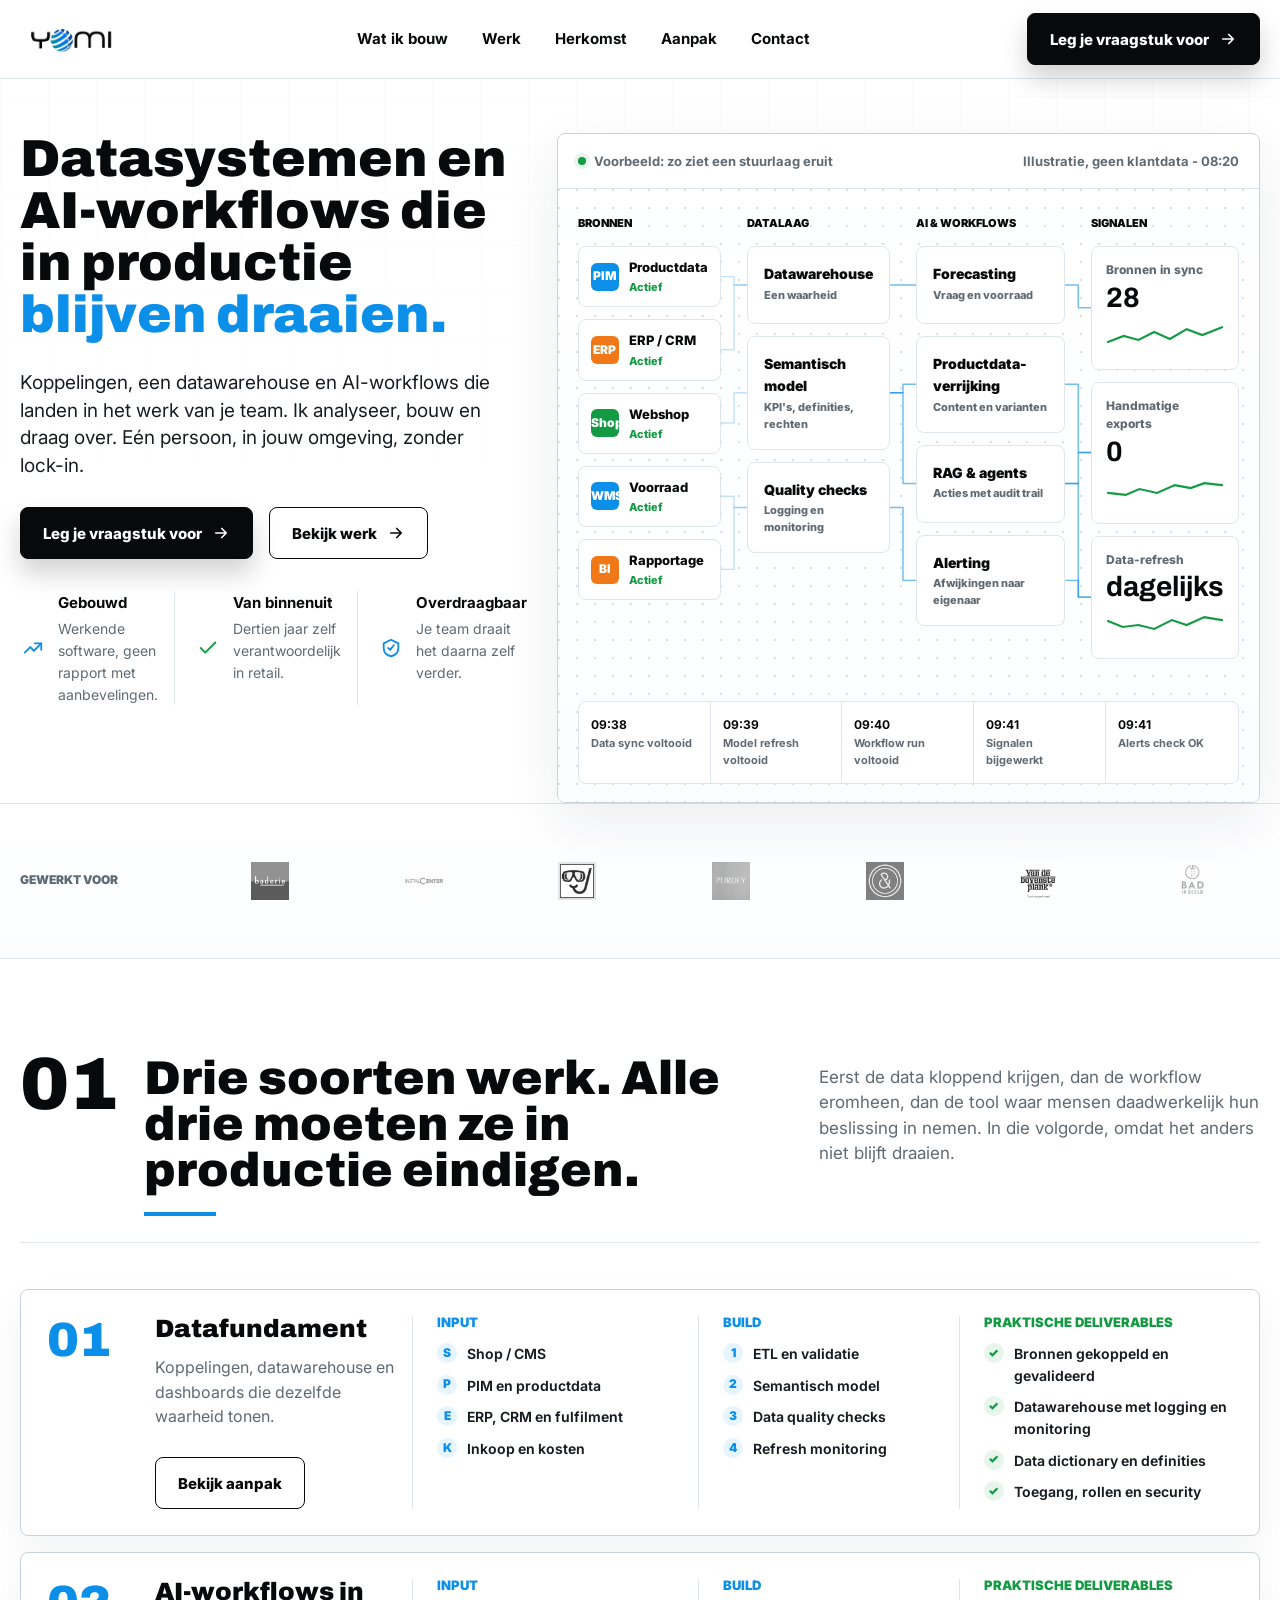
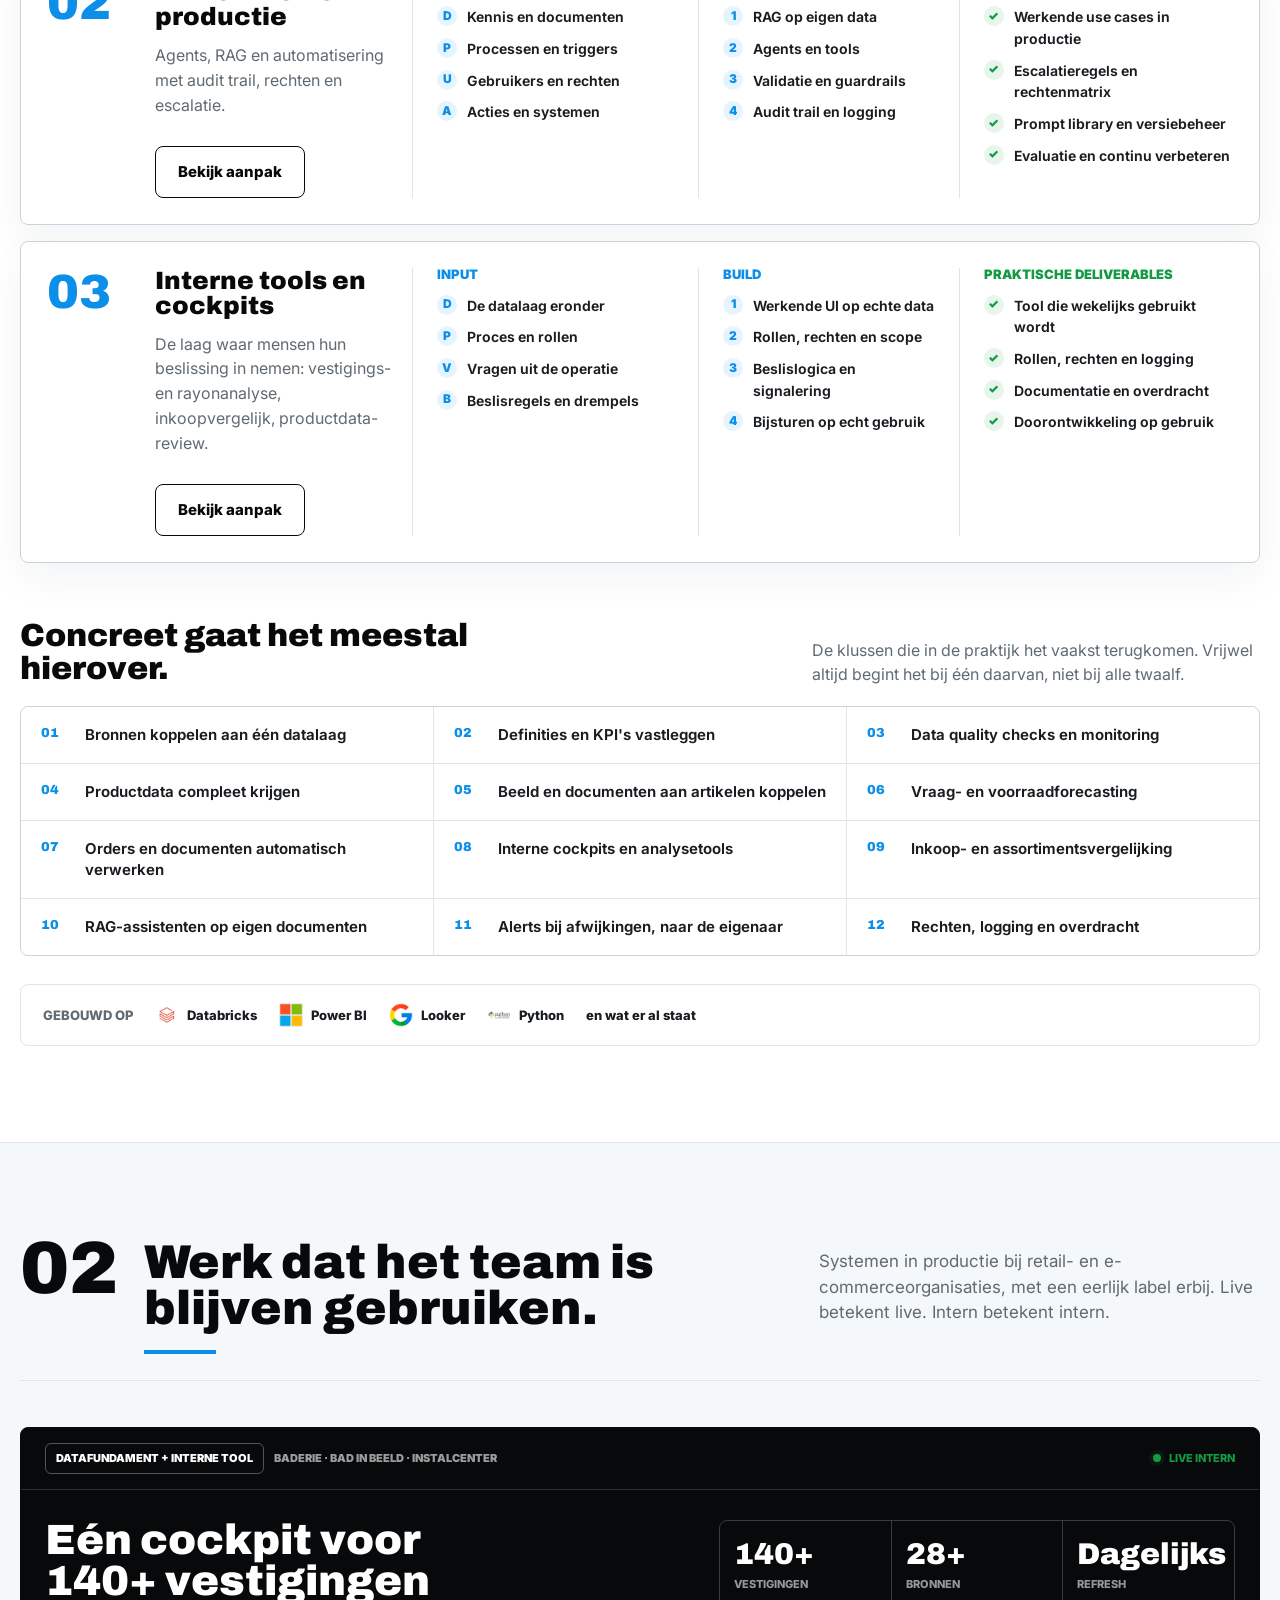
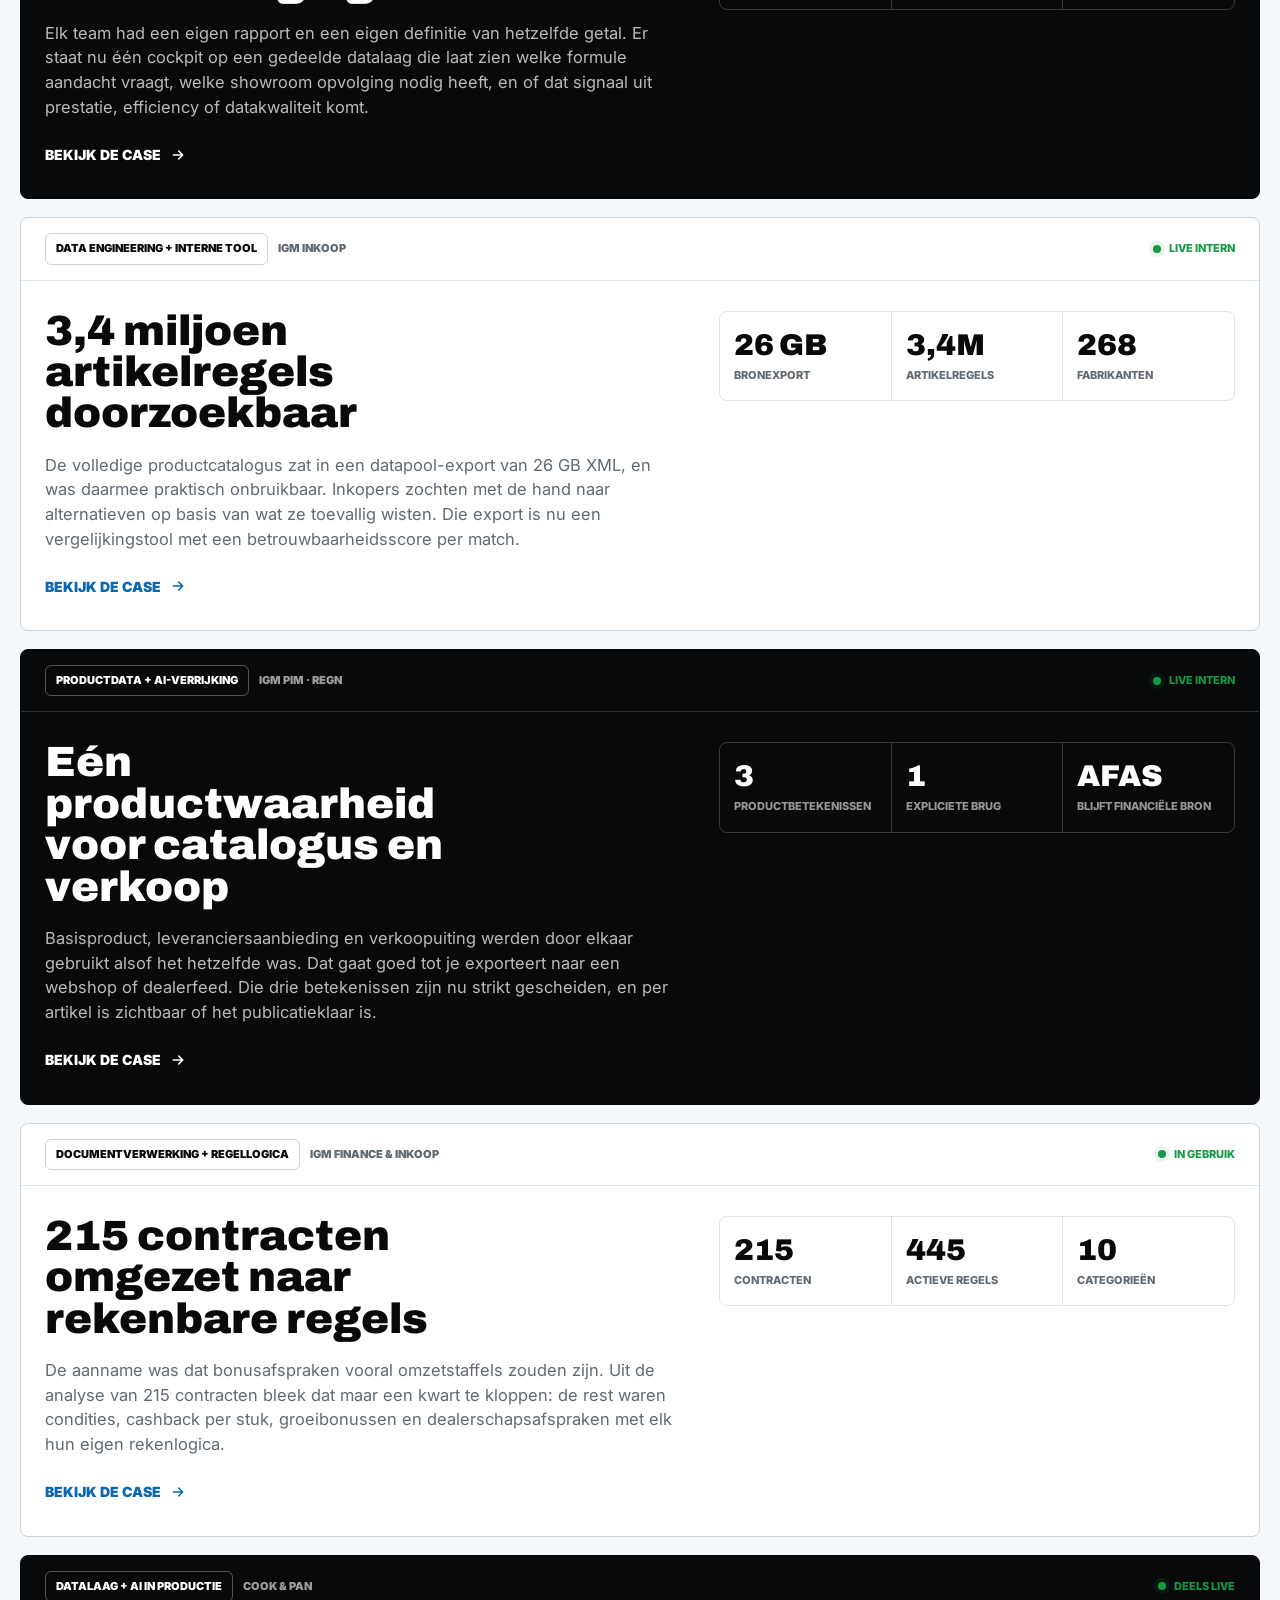
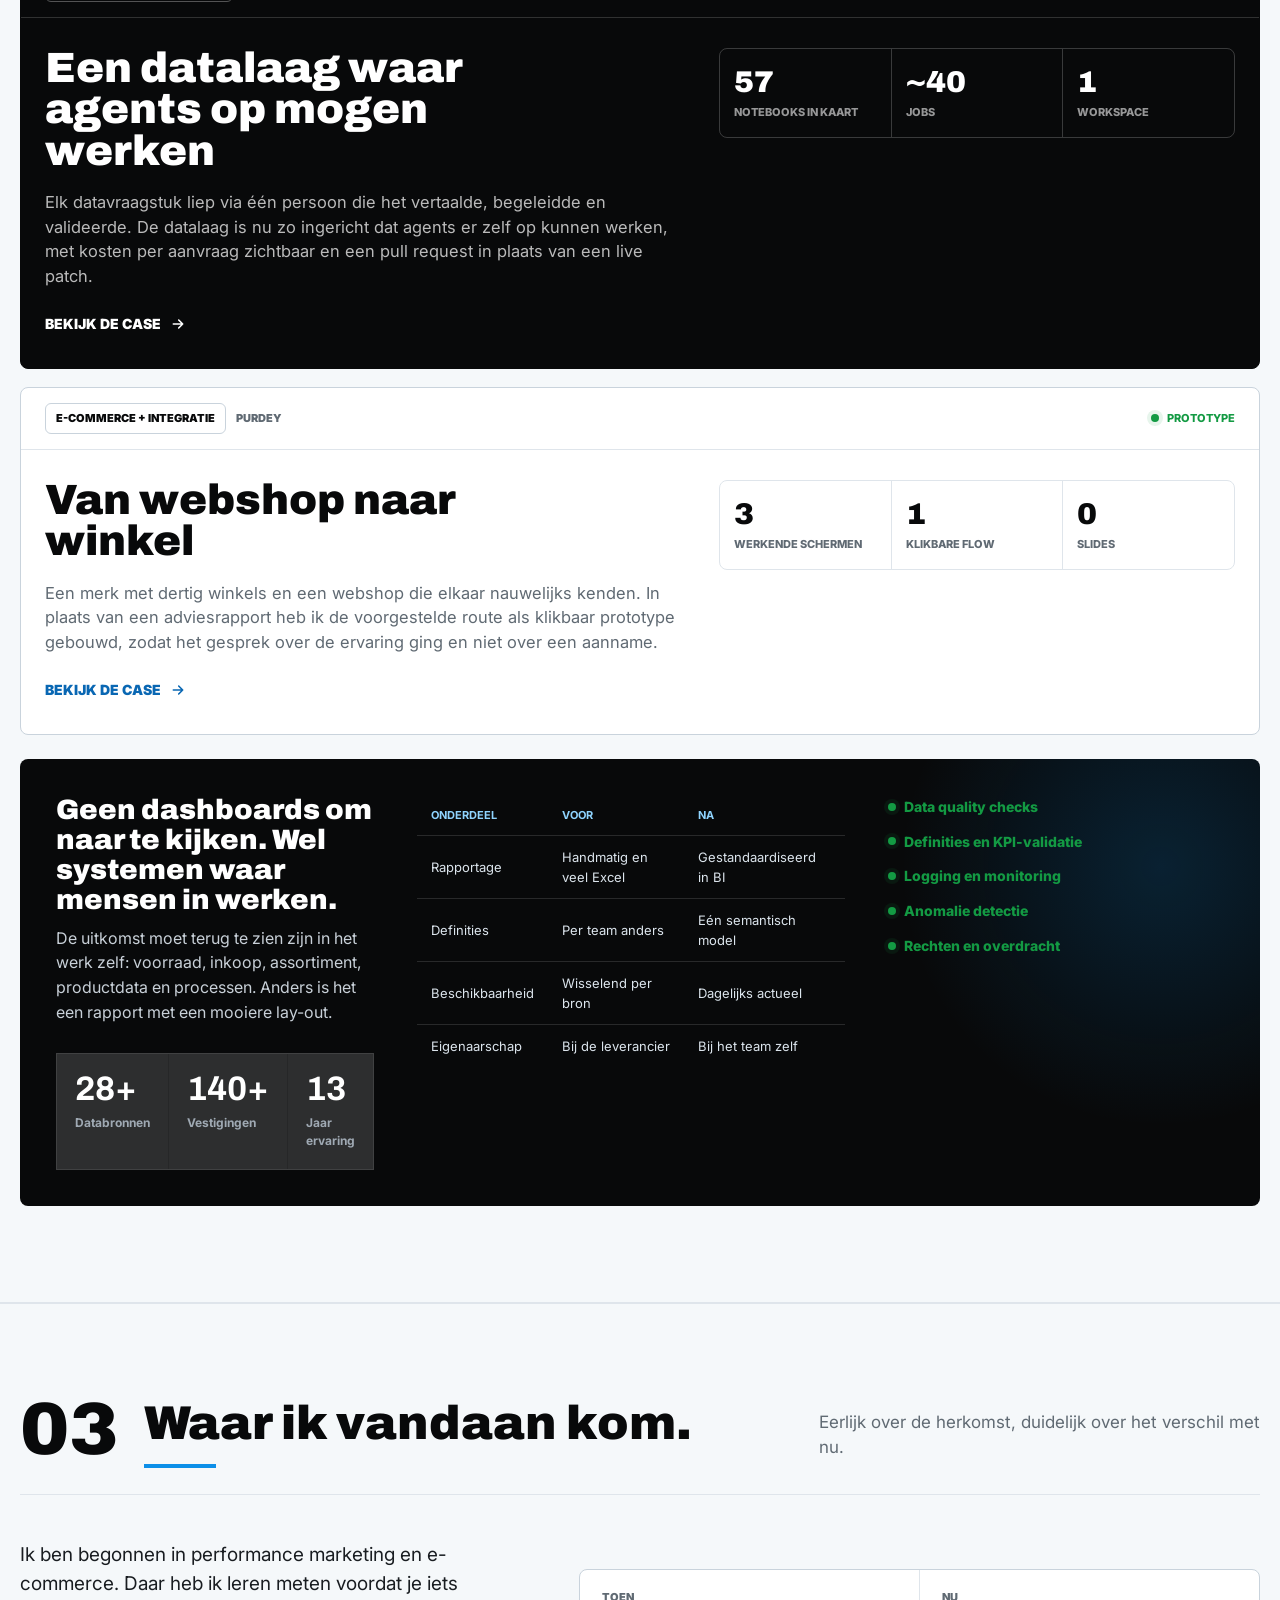
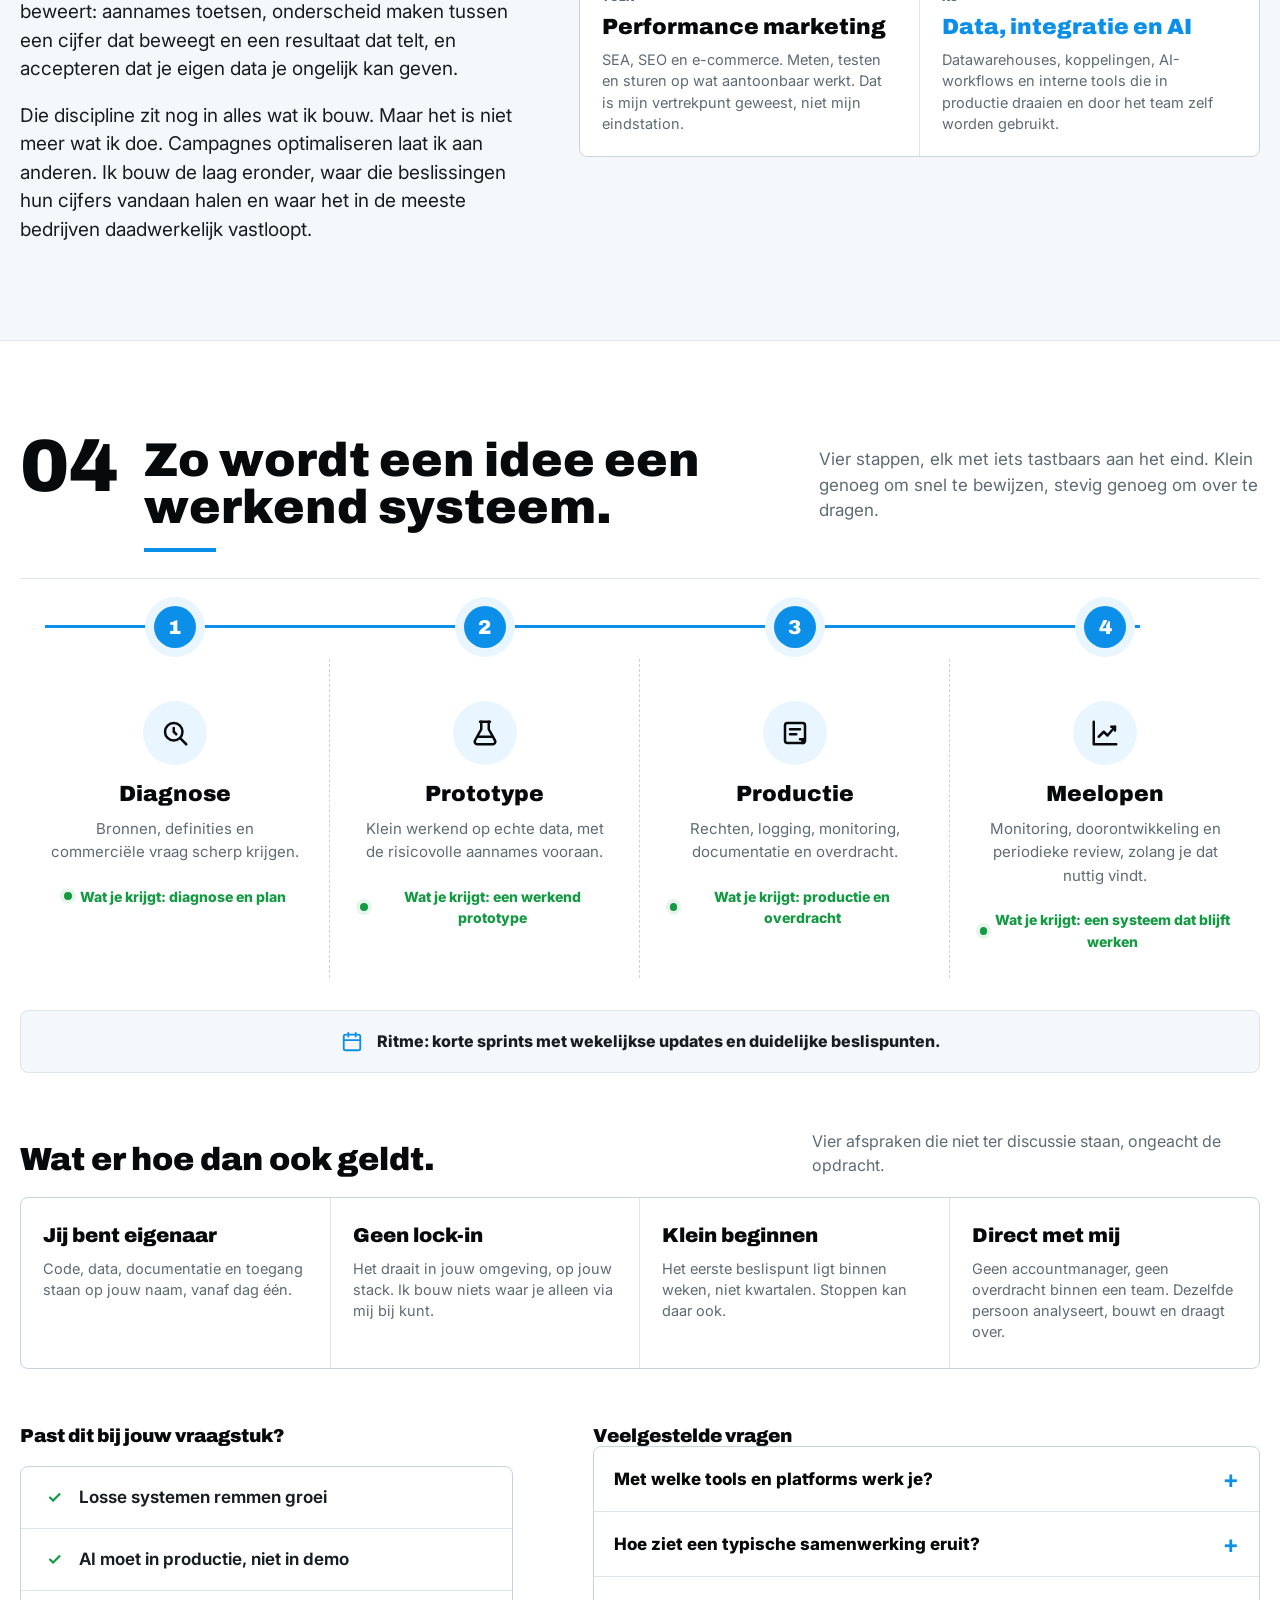
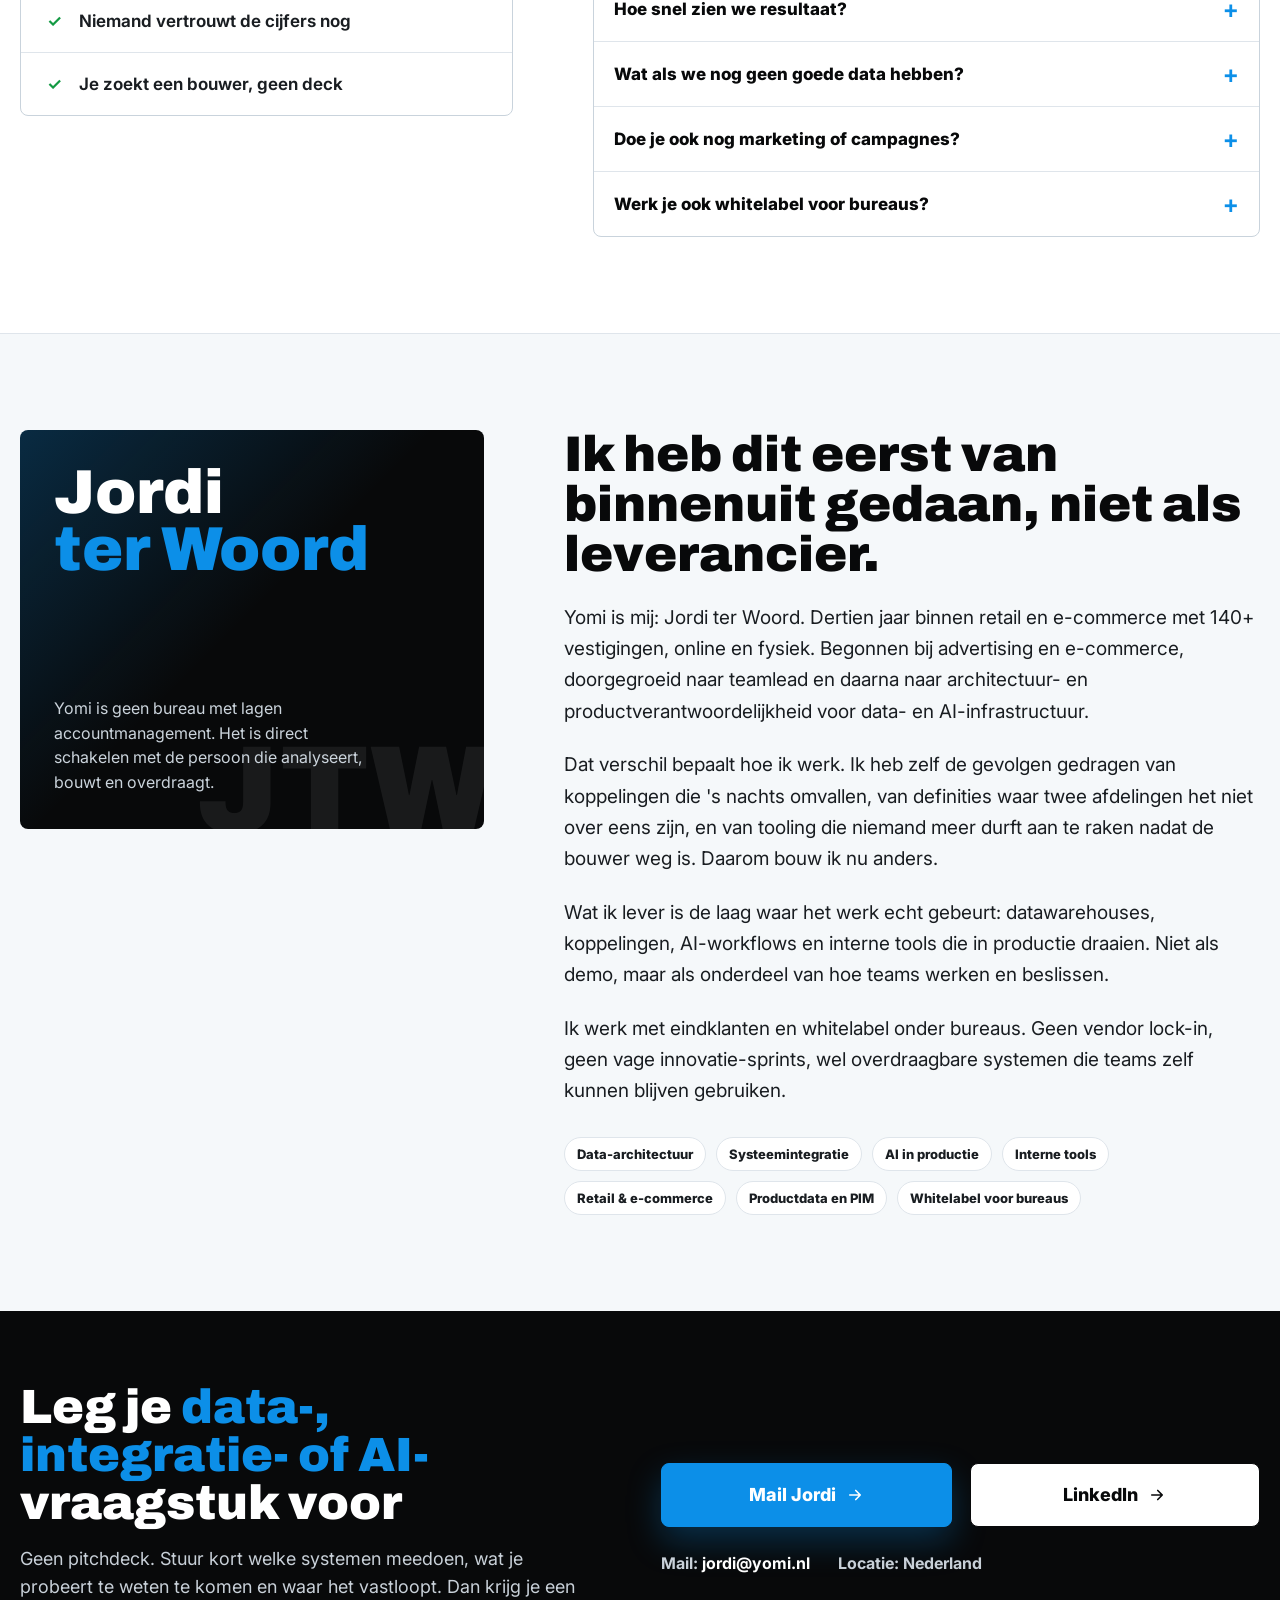
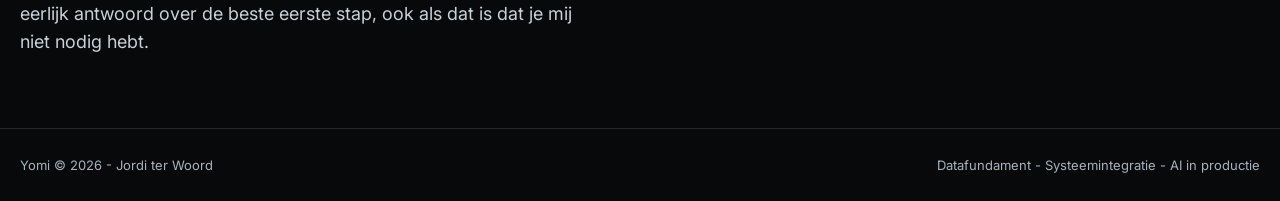
==== commit a1b2b38e: "Replace placeholder cases with the real ones and add case detail pages The work section described ge" ====
--- a/index.html
+++ b/index.html
@@ -701,7 +701,7 @@
 
     .system-row {
       display: grid;
-      grid-template-columns: 94px minmax(230px, 0.82fr) 1fr 0.9fr 0.95fr;
+      grid-template-columns: 84px minmax(258px, 0.92fr) 1fr 0.9fr 0.95fr;
       gap: 24px;
       align-items: stretch;
       padding: 26px;
@@ -725,8 +725,9 @@
     }
 
     .system-main h3 {
-      font-size: 26px;
-      overflow-wrap: break-word;
+      font-size: 25px;
+      overflow-wrap: normal;
+      hyphens: none;
     }
 
     .system-main p {
@@ -1698,6 +1699,46 @@
       border-radius: var(--radius);
       background: var(--white);
       overflow: hidden;
+    }
+
+    a.case-block {
+      display: block;
+      transition: transform 0.18s var(--ease), box-shadow 0.18s var(--ease), border-color 0.18s var(--ease);
+    }
+
+    a.case-block:hover {
+      transform: translateY(-3px);
+      border-color: var(--blue);
+      box-shadow: 0 22px 48px rgba(21, 39, 56, 0.12);
+    }
+
+    a.case-block.ink:hover {
+      border-color: var(--blue);
+    }
+
+    .cb-more {
+      display: inline-flex;
+      align-items: center;
+      gap: 9px;
+      margin-top: 24px;
+      color: var(--blue-deep);
+      font-size: 14px;
+      font-weight: 900;
+      text-transform: uppercase;
+    }
+
+    .ink .cb-more {
+      color: var(--white);
+    }
+
+    .cb-more svg {
+      width: 16px;
+      height: 16px;
+      transition: transform 0.18s var(--ease);
+    }
+
+    a.case-block:hover .cb-more svg {
+      transform: translateX(4px);
     }
 
     .case-block.ink {
@@ -2393,98 +2434,132 @@
         </div>
 
         <div class="case-stack">
-          <article class="case-block ink">
+          <a class="case-block ink" href="/werk/franchisecockpit.html">
             <div class="cb-top">
               <div class="cb-tags">
-                <span class="pill">Datafundament</span>
-                <span>Retail &amp; e-commerce</span>
+                <span class="pill">Datafundament + interne tool</span>
+                <span>Baderie &middot; Bad in Beeld &middot; InstalCenter</span>
               </div>
-              <span class="live"><span class="dot" aria-hidden="true"></span>Live</span>
+              <span class="live"><span class="dot" aria-hidden="true"></span>Live intern</span>
             </div>
             <div class="cb-body">
               <div>
-                <h3 class="cb-name">Retaildata voor 140+ vestigingen</h3>
-                <p class="cb-lede">Data uit ERP, e-commerce, voorraad en fulfilment zat versnipperd: elk team had zijn
-                  eigen rapport en zijn eigen definitie van hetzelfde getal. Er staat nu &eacute;&eacute;n analytische
-                  laag met vaste definities, quality checks en monitoring, waar winkels, DC en directie dagelijks op
-                  sturen.</p>
+                <h3 class="cb-name">E&eacute;n cockpit voor 140+ vestigingen</h3>
+                <p class="cb-lede">Elk team had een eigen rapport en een eigen definitie van hetzelfde getal. Er staat nu &eacute;&eacute;n cockpit op een gedeelde datalaag die laat zien welke formule aandacht vraagt, welke showroom opvolging nodig heeft, en of dat signaal uit prestatie, efficiency of datakwaliteit komt.</p>
+                <span class="cb-more">Bekijk de case <svg viewBox="0 0 24 24" fill="none" stroke="currentColor" stroke-width="2.4" stroke-linecap="round" stroke-linejoin="round" aria-hidden="true"><path d="M5 12h14M13 6l6 6-6 6" /></svg></span>
               </div>
               <div class="cb-metrics">
-                <div><strong>28+</strong><span>Bronnen gekoppeld</span></div>
-                <div><strong>140+</strong><span>Vestigingen in beeld</span></div>
-                <div><strong>1</strong><span>Set definities</span></div>
+                <div><strong>140+</strong><span>Vestigingen</span></div>
+                <div><strong>28+</strong><span>Bronnen</span></div>
+                <div><strong>Dagelijks</strong><span>Refresh</span></div>
               </div>
             </div>
-          </article>
-
-          <article class="case-block">
+          </a>
+          <a class="case-block" href="/werk/inkoopvergelijk.html">
             <div class="cb-top">
               <div class="cb-tags">
-                <span class="pill">Systeemintegratie</span>
-                <span>E-commerce</span>
+                <span class="pill">Data engineering + interne tool</span>
+                <span>IGM Inkoop</span>
               </div>
-              <span class="live"><span class="dot" aria-hidden="true"></span>Live</span>
+              <span class="live"><span class="dot" aria-hidden="true"></span>Live intern</span>
             </div>
             <div class="cb-body">
               <div>
-                <h3 class="cb-name">Drie systemen, &eacute;&eacute;n klantbeeld</h3>
-                <p class="cb-lede">Drie systemen die niets van elkaar wisten, terwijl klantenservice en inkoop precies
-                  dezelfde vraag probeerden te beantwoorden. Nu loopt het door &eacute;&eacute;n datalaag, inclusief de
-                  edge cases die zo'n koppeling normaal stukmaken.</p>
+                <h3 class="cb-name">3,4 miljoen artikelregels doorzoekbaar</h3>
+                <p class="cb-lede">De volledige productcatalogus zat in een datapool-export van 26 GB XML, en was daarmee praktisch onbruikbaar. Inkopers zochten met de hand naar alternatieven op basis van wat ze toevallig wisten. Die export is nu een vergelijkingstool met een betrouwbaarheidsscore per match.</p>
+                <span class="cb-more">Bekijk de case <svg viewBox="0 0 24 24" fill="none" stroke="currentColor" stroke-width="2.4" stroke-linecap="round" stroke-linejoin="round" aria-hidden="true"><path d="M5 12h14M13 6l6 6-6 6" /></svg></span>
               </div>
               <div class="cb-metrics">
-                <div><strong>CRM</strong><span>Klantcontact</span></div>
-                <div><strong>WMS</strong><span>Fulfilment</span></div>
-                <div><strong>VoIP</strong><span>Telefonie</span></div>
+                <div><strong>26 GB</strong><span>Bronexport</span></div>
+                <div><strong>3,4M</strong><span>Artikelregels</span></div>
+                <div><strong>268</strong><span>Fabrikanten</span></div>
               </div>
             </div>
-          </article>
-
-          <article class="case-block ink">
+          </a>
+          <a class="case-block ink" href="/werk/productdata-pim.html">
             <div class="cb-top">
               <div class="cb-tags">
-                <span class="pill">AI-workflow</span>
-                <span>Multi-domein webshop</span>
+                <span class="pill">Productdata + AI-verrijking</span>
+                <span>IGM PIM &middot; REGN</span>
+              </div>
+              <span class="live"><span class="dot" aria-hidden="true"></span>Live intern</span>
+            </div>
+            <div class="cb-body">
+              <div>
+                <h3 class="cb-name">E&eacute;n productwaarheid voor catalogus en verkoop</h3>
+                <p class="cb-lede">Basisproduct, leveranciersaanbieding en verkoopuiting werden door elkaar gebruikt alsof het hetzelfde was. Dat gaat goed tot je exporteert naar een webshop of dealerfeed. Die drie betekenissen zijn nu strikt gescheiden, en per artikel is zichtbaar of het publicatieklaar is.</p>
+                <span class="cb-more">Bekijk de case <svg viewBox="0 0 24 24" fill="none" stroke="currentColor" stroke-width="2.4" stroke-linecap="round" stroke-linejoin="round" aria-hidden="true"><path d="M5 12h14M13 6l6 6-6 6" /></svg></span>
+              </div>
+              <div class="cb-metrics">
+                <div><strong>3</strong><span>Productbetekenissen</span></div>
+                <div><strong>1</strong><span>Expliciete brug</span></div>
+                <div><strong>AFAS</strong><span>Blijft financi&euml;le bron</span></div>
+              </div>
+            </div>
+          </a>
+          <a class="case-block" href="/werk/bonusadministratie.html">
+            <div class="cb-top">
+              <div class="cb-tags">
+                <span class="pill">Documentverwerking + regellogica</span>
+                <span>IGM Finance &amp; Inkoop</span>
               </div>
               <span class="live"><span class="dot" aria-hidden="true"></span>In gebruik</span>
             </div>
             <div class="cb-body">
               <div>
-                <h3 class="cb-name">LLM-workflows voor lokalisatie</h3>
-                <p class="cb-lede">Een uitrol over meerdere landen en domeinen waarbij vertalen met de hand niet meer
-                  bij te benen was. De workflow genereert, maar publiceert niets zonder review: tone of voice en
-                  vaktermen blijven van het merk, niet van het model.</p>
+                <h3 class="cb-name">215 contracten omgezet naar rekenbare regels</h3>
+                <p class="cb-lede">De aanname was dat bonusafspraken vooral omzetstaffels zouden zijn. Uit de analyse van 215 contracten bleek dat maar een kwart te kloppen: de rest waren condities, cashback per stuk, groeibonussen en dealerschapsafspraken met elk hun eigen rekenlogica.</p>
+                <span class="cb-more">Bekijk de case <svg viewBox="0 0 24 24" fill="none" stroke="currentColor" stroke-width="2.4" stroke-linecap="round" stroke-linejoin="round" aria-hidden="true"><path d="M5 12h14M13 6l6 6-6 6" /></svg></span>
               </div>
               <div class="cb-metrics">
-                <div><strong>LLM</strong><span>Vertaling en content</span></div>
-                <div><strong>Review</strong><span>Mens in de lus</span></div>
-                <div><strong>CMS</strong><span>Direct gepubliceerd</span></div>
+                <div><strong>215</strong><span>Contracten</span></div>
+                <div><strong>445</strong><span>Actieve regels</span></div>
+                <div><strong>10</strong><span>Categorie&euml;n</span></div>
               </div>
             </div>
-          </article>
-
-          <article class="case-block">
+          </a>
+          <a class="case-block ink" href="/werk/cookandpan-databricks.html">
             <div class="cb-top">
               <div class="cb-tags">
-                <span class="pill">Productdata</span>
-                <span>PIM en assets</span>
+                <span class="pill">Datalaag + AI in productie</span>
+                <span>Cook &amp; Pan</span>
               </div>
-              <span class="live"><span class="dot" aria-hidden="true"></span>Live intern</span>
+              <span class="live"><span class="dot" aria-hidden="true"></span>Deels live</span>
             </div>
             <div class="cb-body">
               <div>
-                <h3 class="cb-name">Productdata die publicatieklaar is</h3>
-                <p class="cb-lede">Artikelen, varianten, beelden en documenten hingen los van elkaar, waardoor niemand
-                  kon zeggen welk product echt publicatieklaar was. Die vraag is nu per artikel te beantwoorden, en dat
-                  is meteen de voorwaarde om AI-content betrouwbaar te maken.</p>
+                <h3 class="cb-name">Een datalaag waar agents op mogen werken</h3>
+                <p class="cb-lede">Elk datavraagstuk liep via &eacute;&eacute;n persoon die het vertaalde, begeleidde en valideerde. De datalaag is nu zo ingericht dat agents er zelf op kunnen werken, met kosten per aanvraag zichtbaar en een pull request in plaats van een live patch.</p>
+                <span class="cb-more">Bekijk de case <svg viewBox="0 0 24 24" fill="none" stroke="currentColor" stroke-width="2.4" stroke-linecap="round" stroke-linejoin="round" aria-hidden="true"><path d="M5 12h14M13 6l6 6-6 6" /></svg></span>
               </div>
               <div class="cb-metrics">
-                <div><strong>PIM</strong><span>E&eacute;n productwaarheid</span></div>
-                <div><strong>Assets</strong><span>Gekoppeld aan varianten</span></div>
-                <div><strong>Status</strong><span>Compleet of niet</span></div>
+                <div><strong>57</strong><span>Notebooks in kaart</span></div>
+                <div><strong>~40</strong><span>Jobs</span></div>
+                <div><strong>1</strong><span>Workspace</span></div>
               </div>
             </div>
-          </article>
+          </a>
+          <a class="case-block" href="/werk/purdey-winkelbeleving.html">
+            <div class="cb-top">
+              <div class="cb-tags">
+                <span class="pill">E-commerce + integratie</span>
+                <span>Purdey</span>
+              </div>
+              <span class="live"><span class="dot" aria-hidden="true"></span>Prototype</span>
+            </div>
+            <div class="cb-body">
+              <div>
+                <h3 class="cb-name">Van webshop naar winkel</h3>
+                <p class="cb-lede">Een merk met dertig winkels en een webshop die elkaar nauwelijks kenden. In plaats van een adviesrapport heb ik de voorgestelde route als klikbaar prototype gebouwd, zodat het gesprek over de ervaring ging en niet over een aanname.</p>
+                <span class="cb-more">Bekijk de case <svg viewBox="0 0 24 24" fill="none" stroke="currentColor" stroke-width="2.4" stroke-linecap="round" stroke-linejoin="round" aria-hidden="true"><path d="M5 12h14M13 6l6 6-6 6" /></svg></span>
+              </div>
+              <div class="cb-metrics">
+                <div><strong>3</strong><span>Werkende schermen</span></div>
+                <div><strong>1</strong><span>Klikbare flow</span></div>
+                <div><strong>0</strong><span>Slides</span></div>
+              </div>
+            </div>
+          </a>
         </div>
 
         <div class="operator-proof">
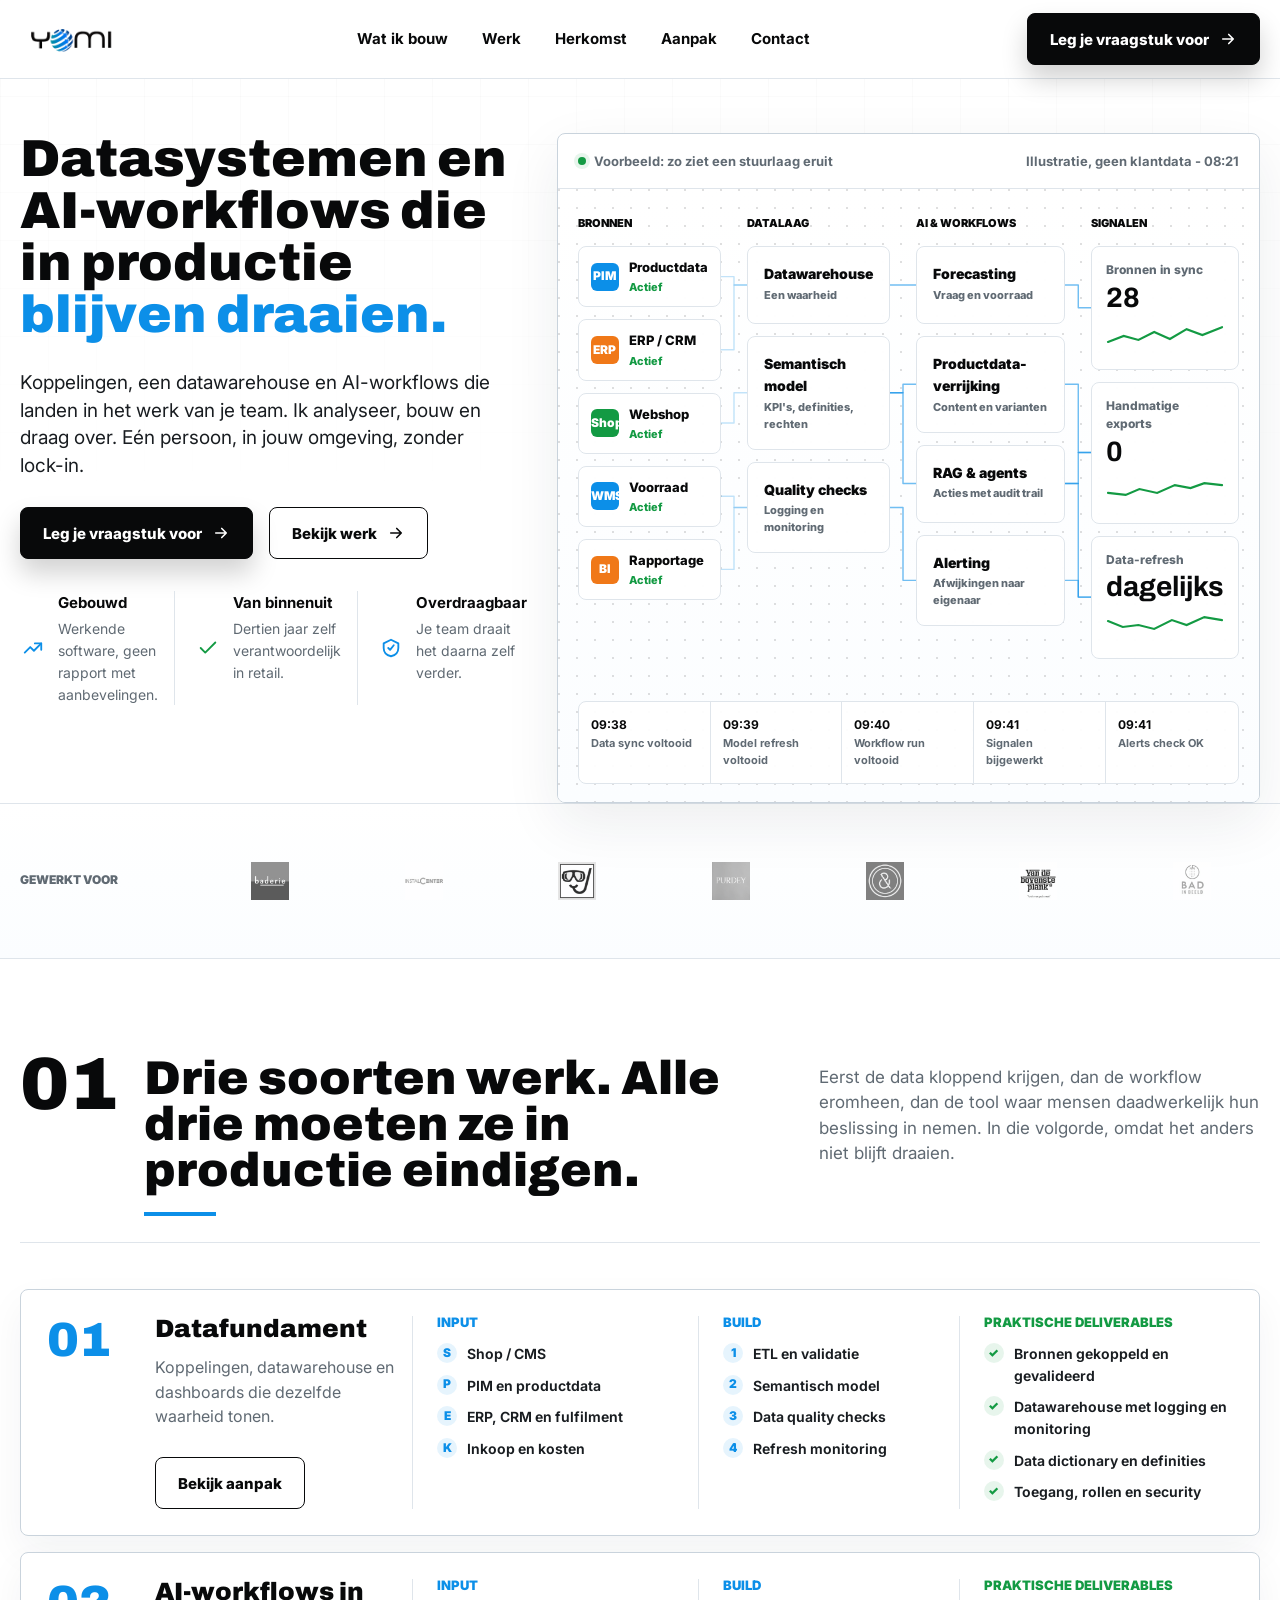
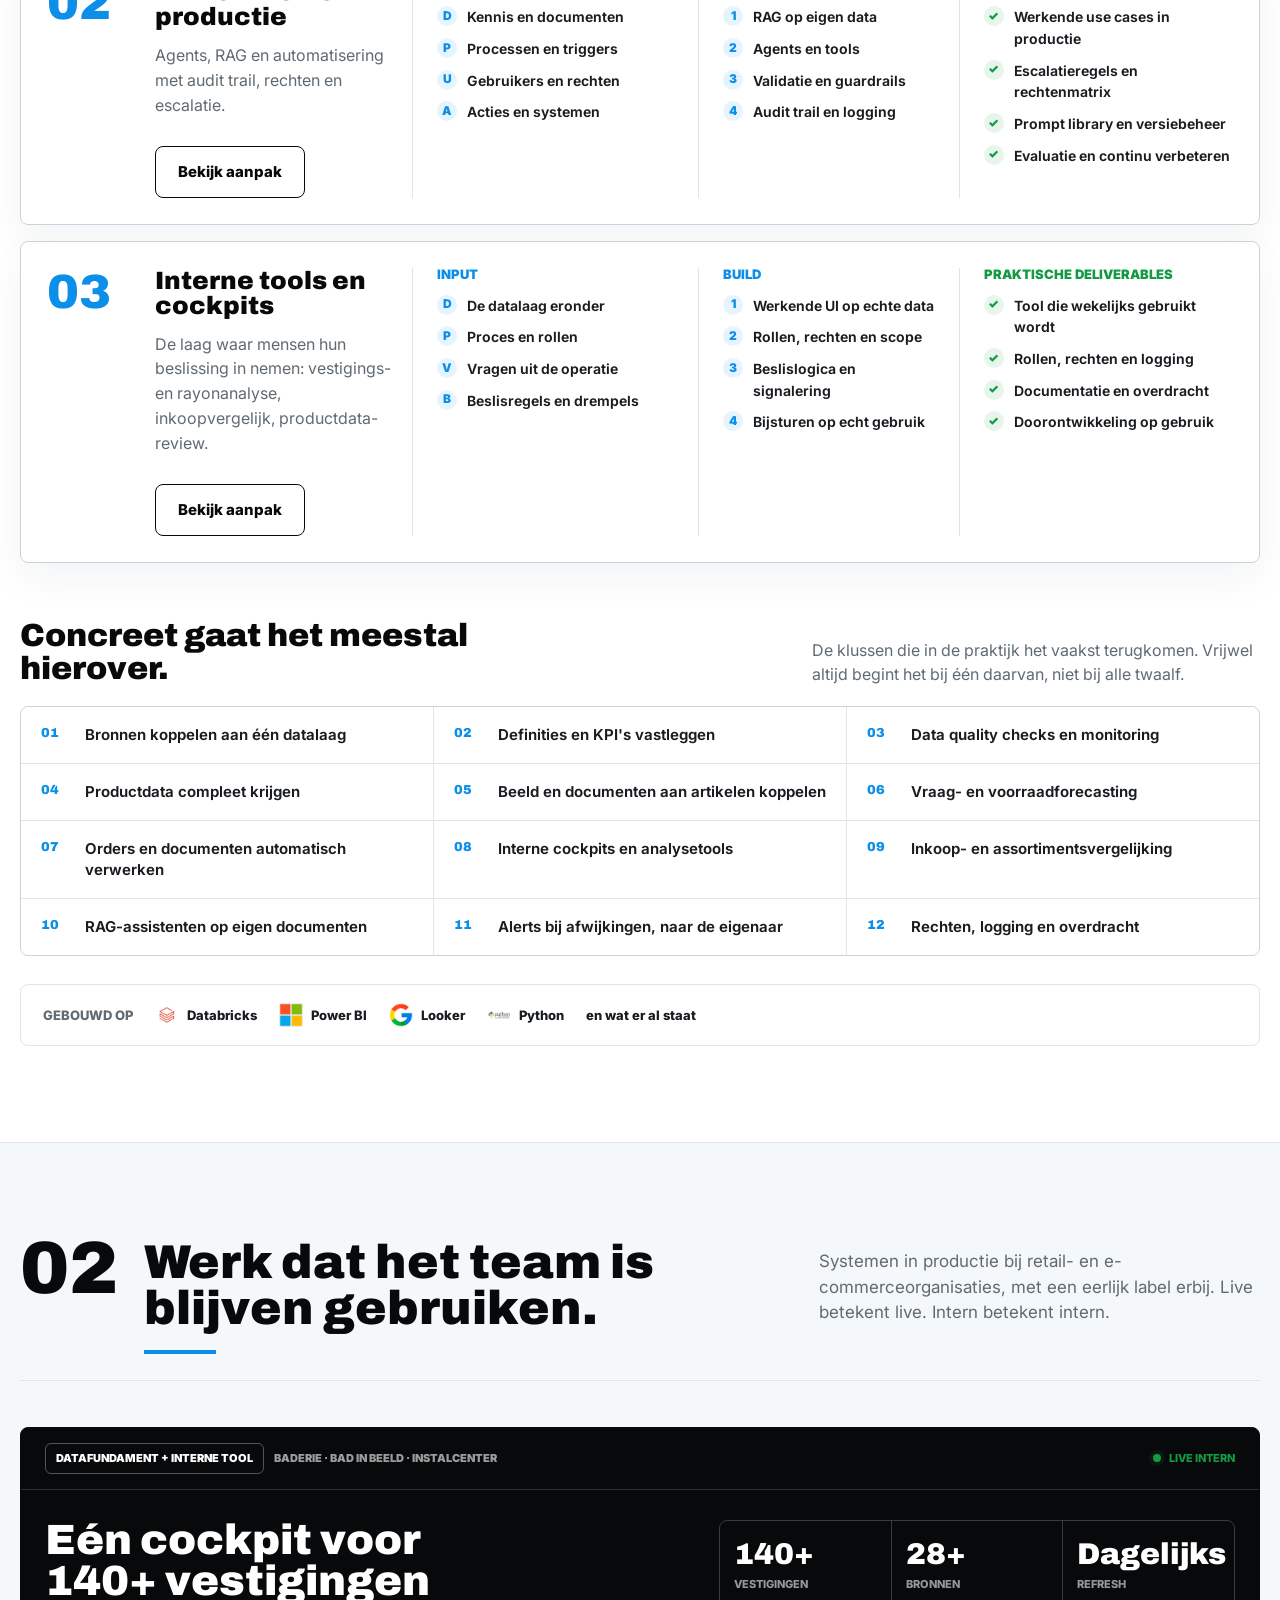
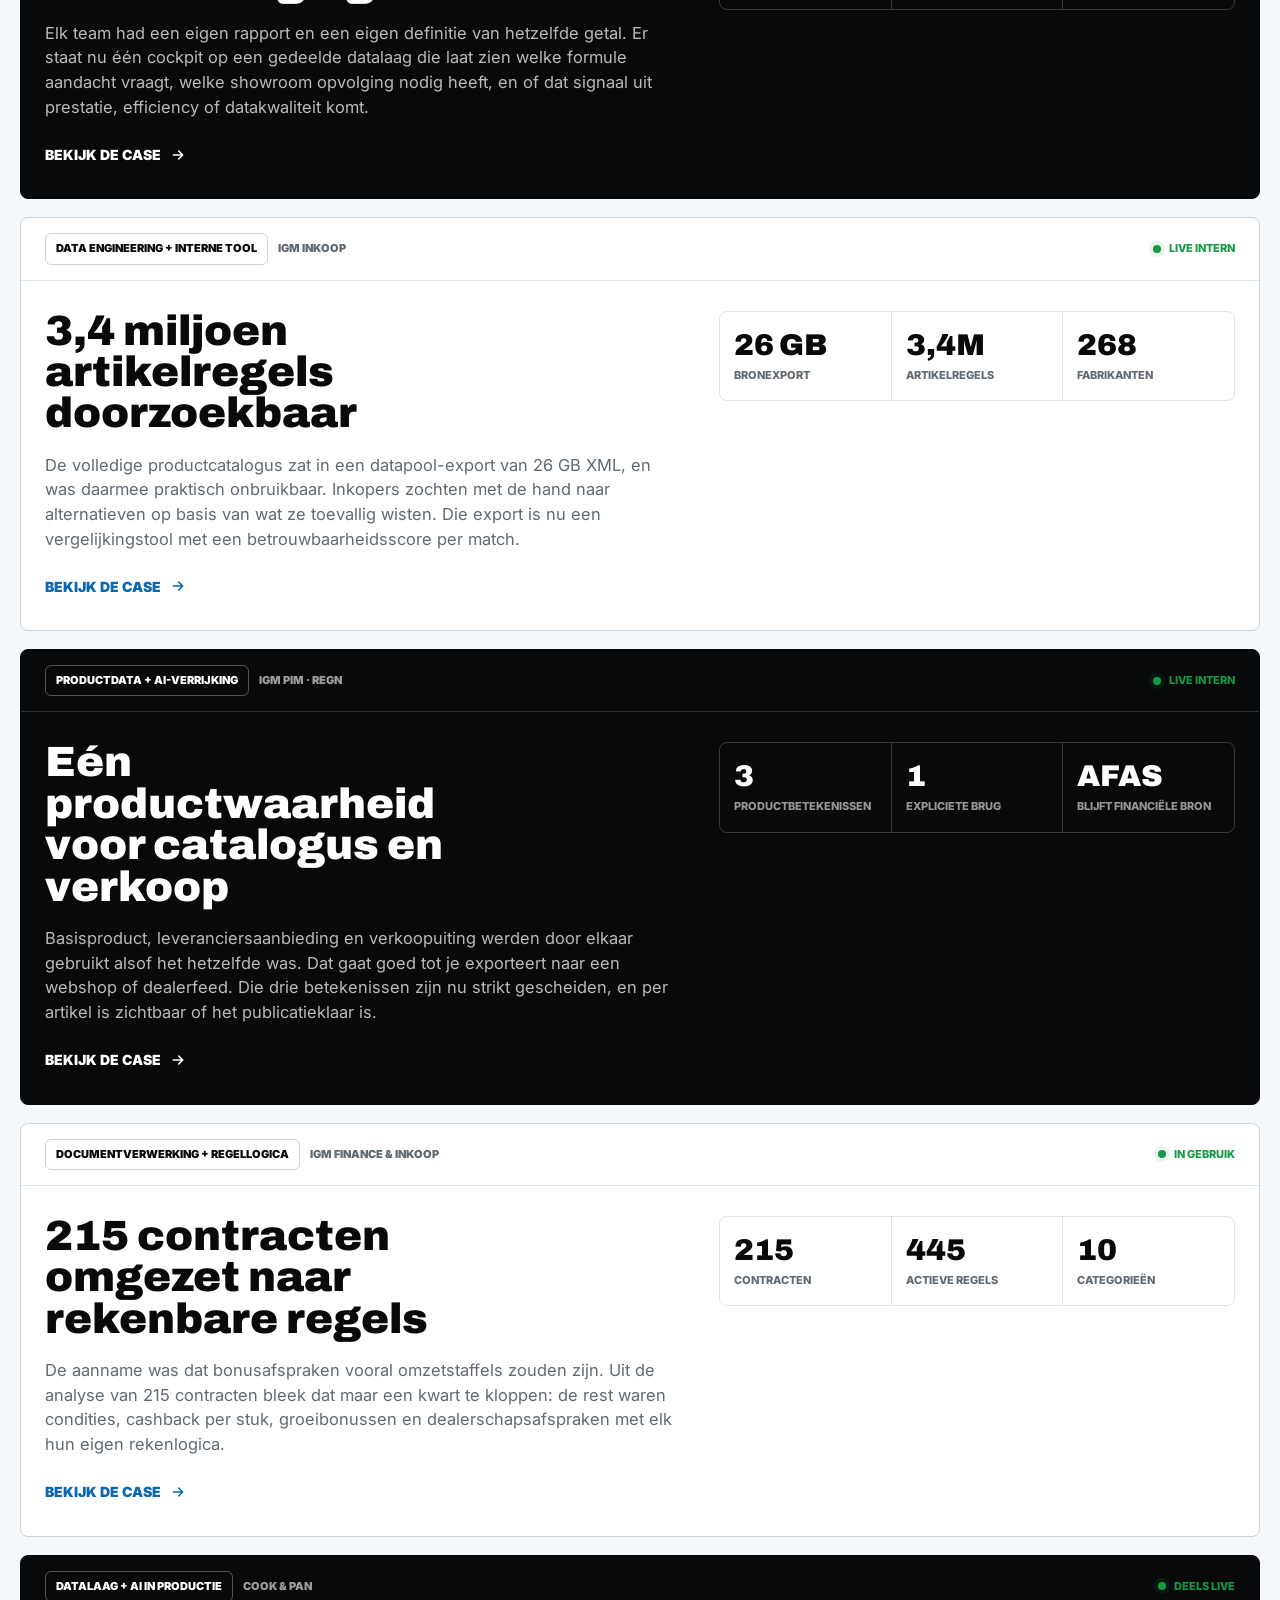
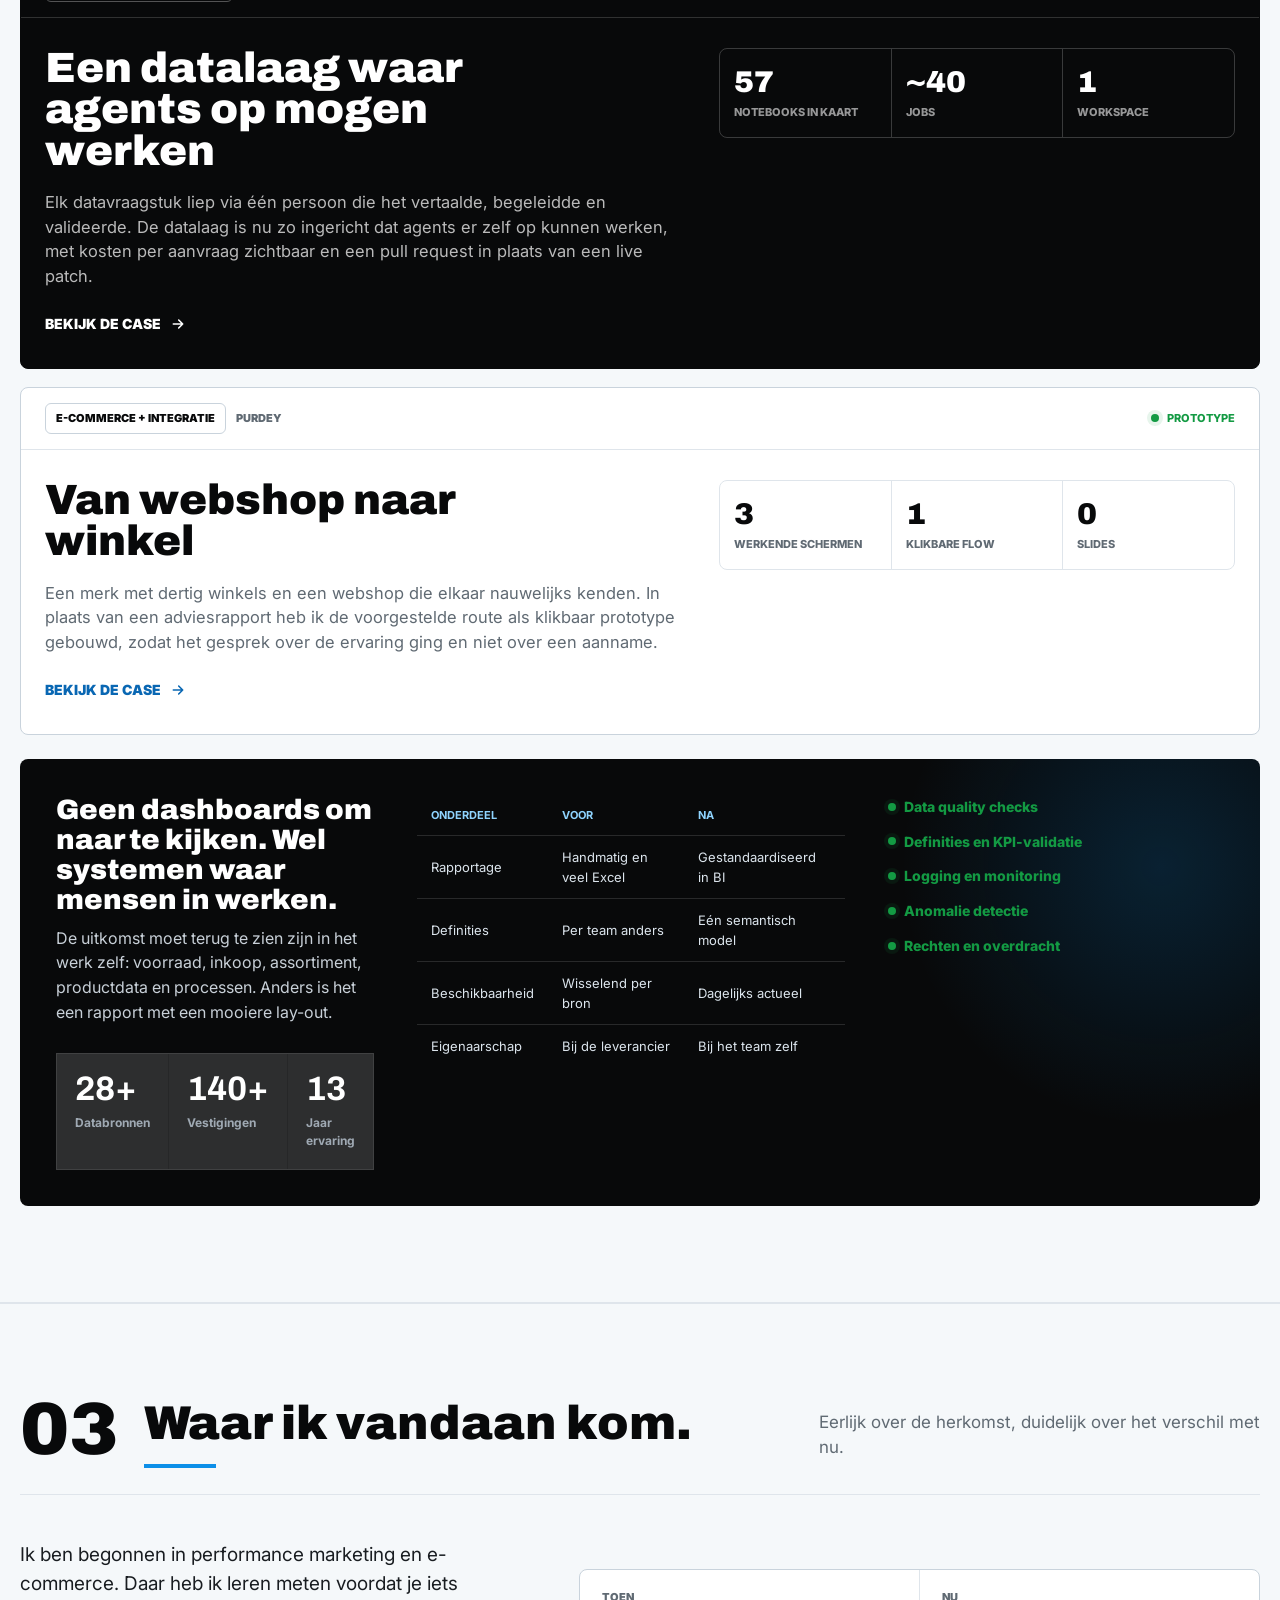
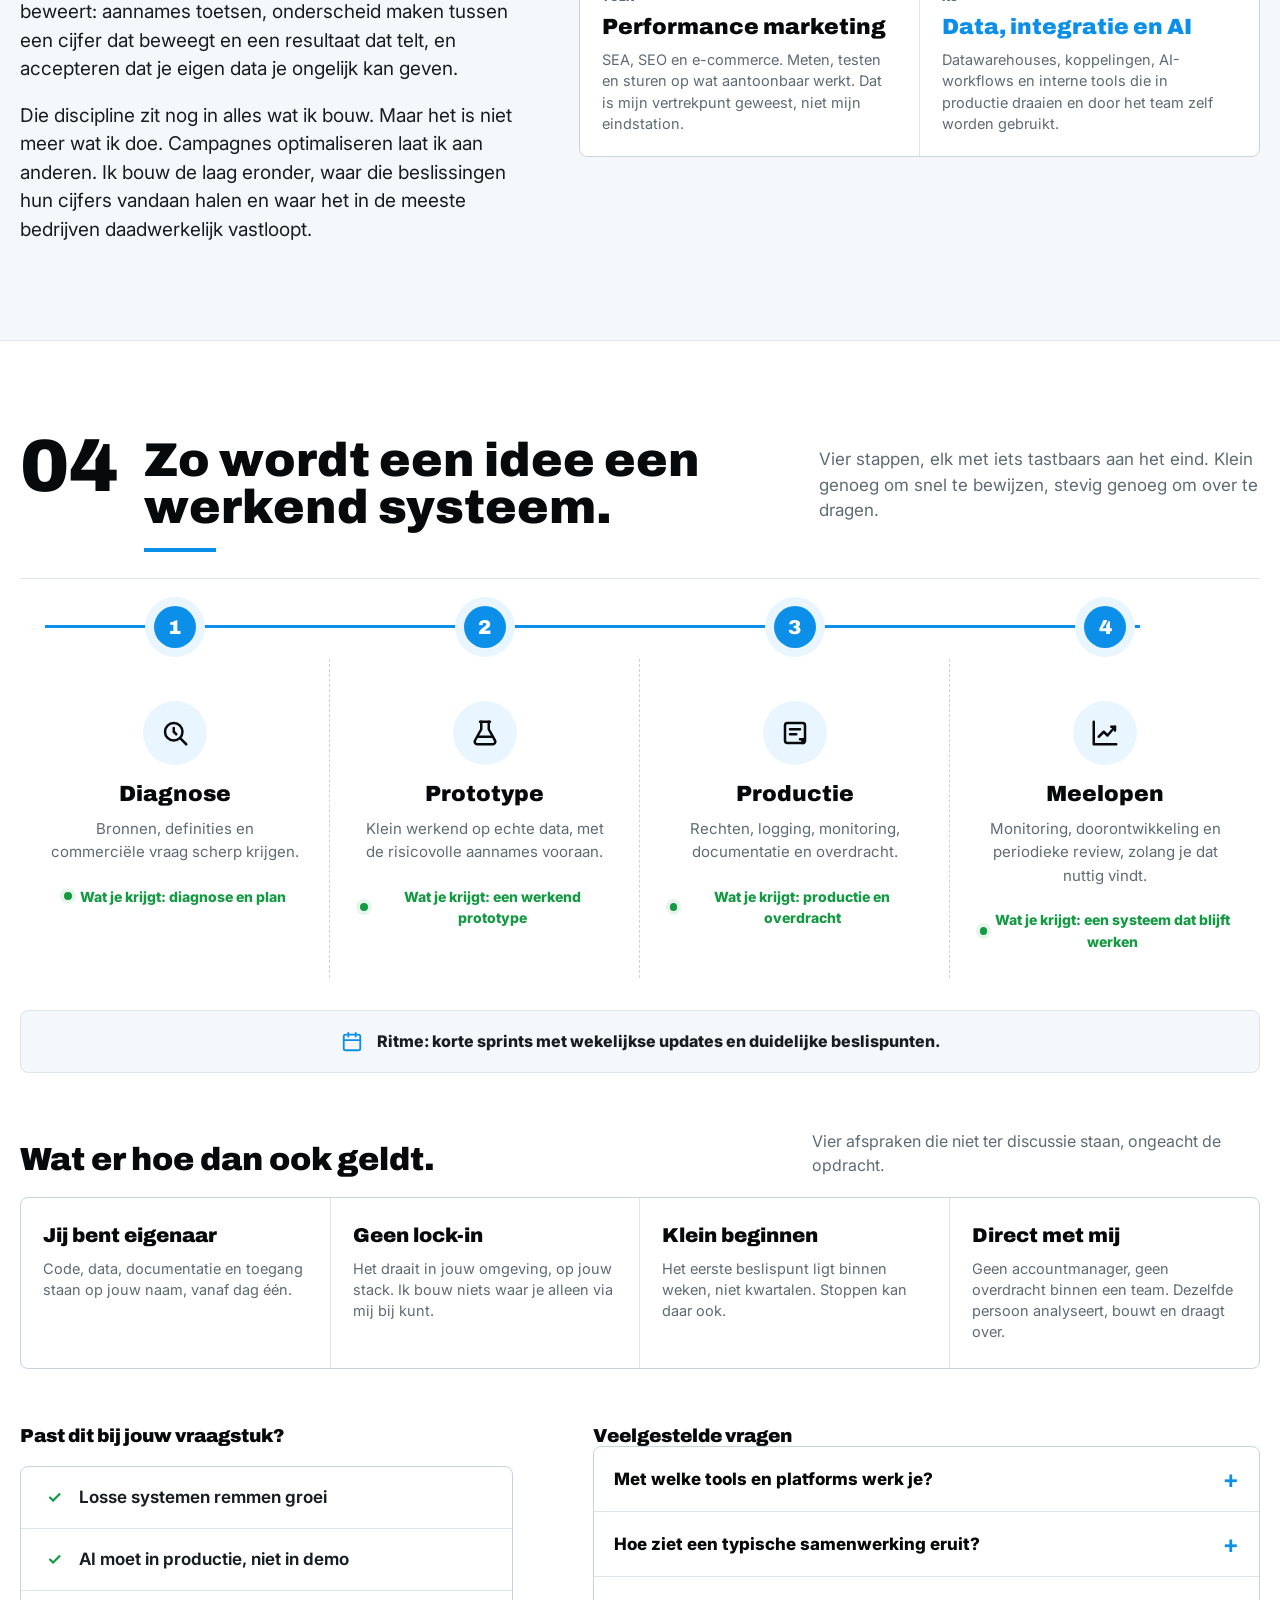
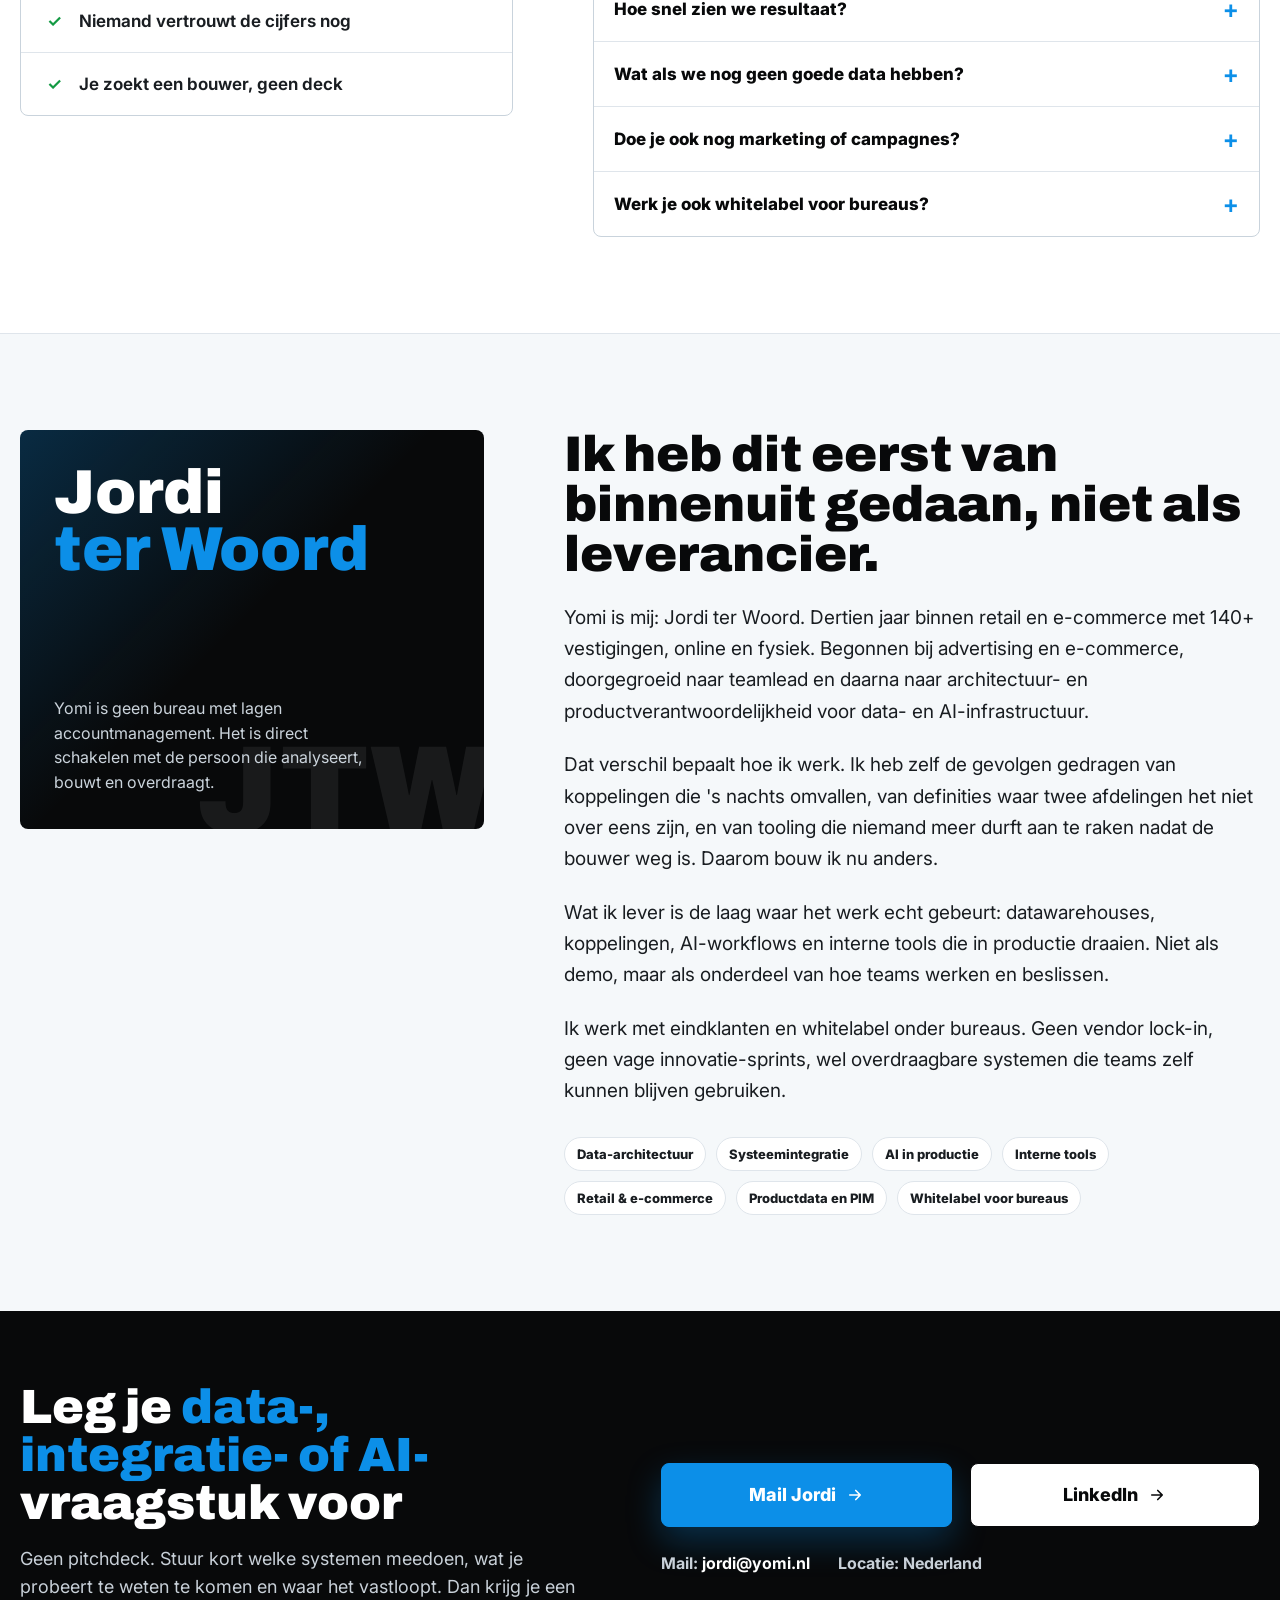
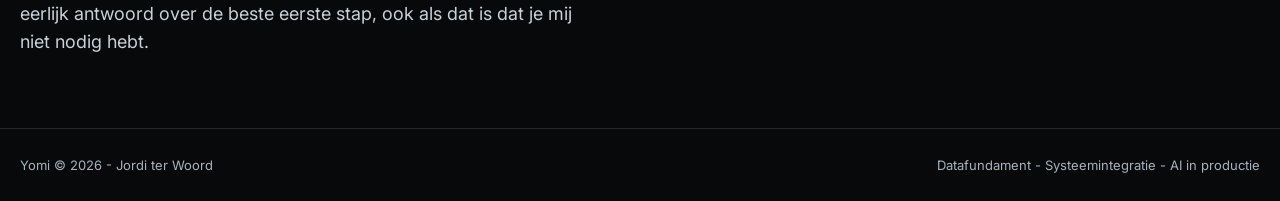
==== commit c5b6174a: "Keep the hero headline inside its column on wide screens At 1520px and up the headline rendered at 7" ====
--- a/index.html
+++ b/index.html
@@ -597,13 +597,13 @@
 
     @media (min-width: 1340px) {
       .hero h1 {
-        font-size: 62px;
+        font-size: 58px;
       }
     }
 
     @media (min-width: 1520px) {
       .hero h1 {
-        font-size: 70px;
+        font-size: 62px;
       }
     }
 
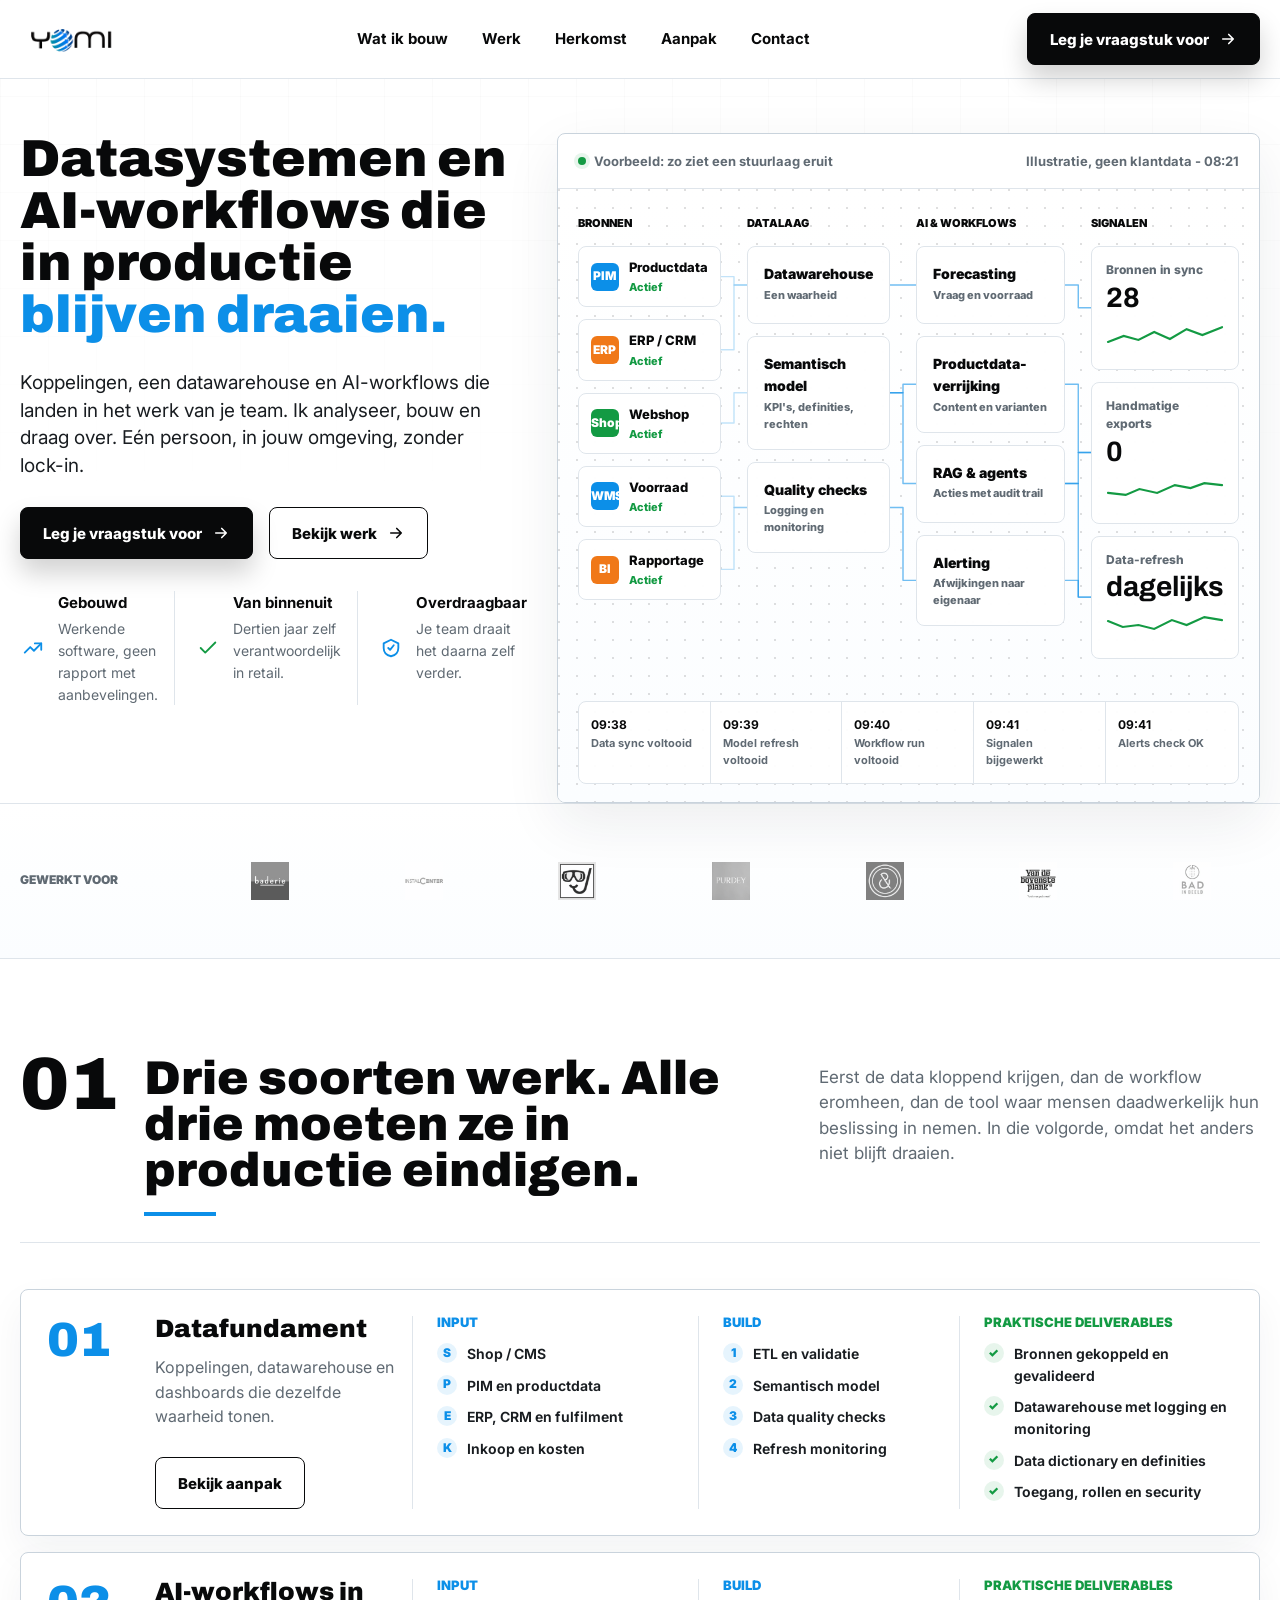
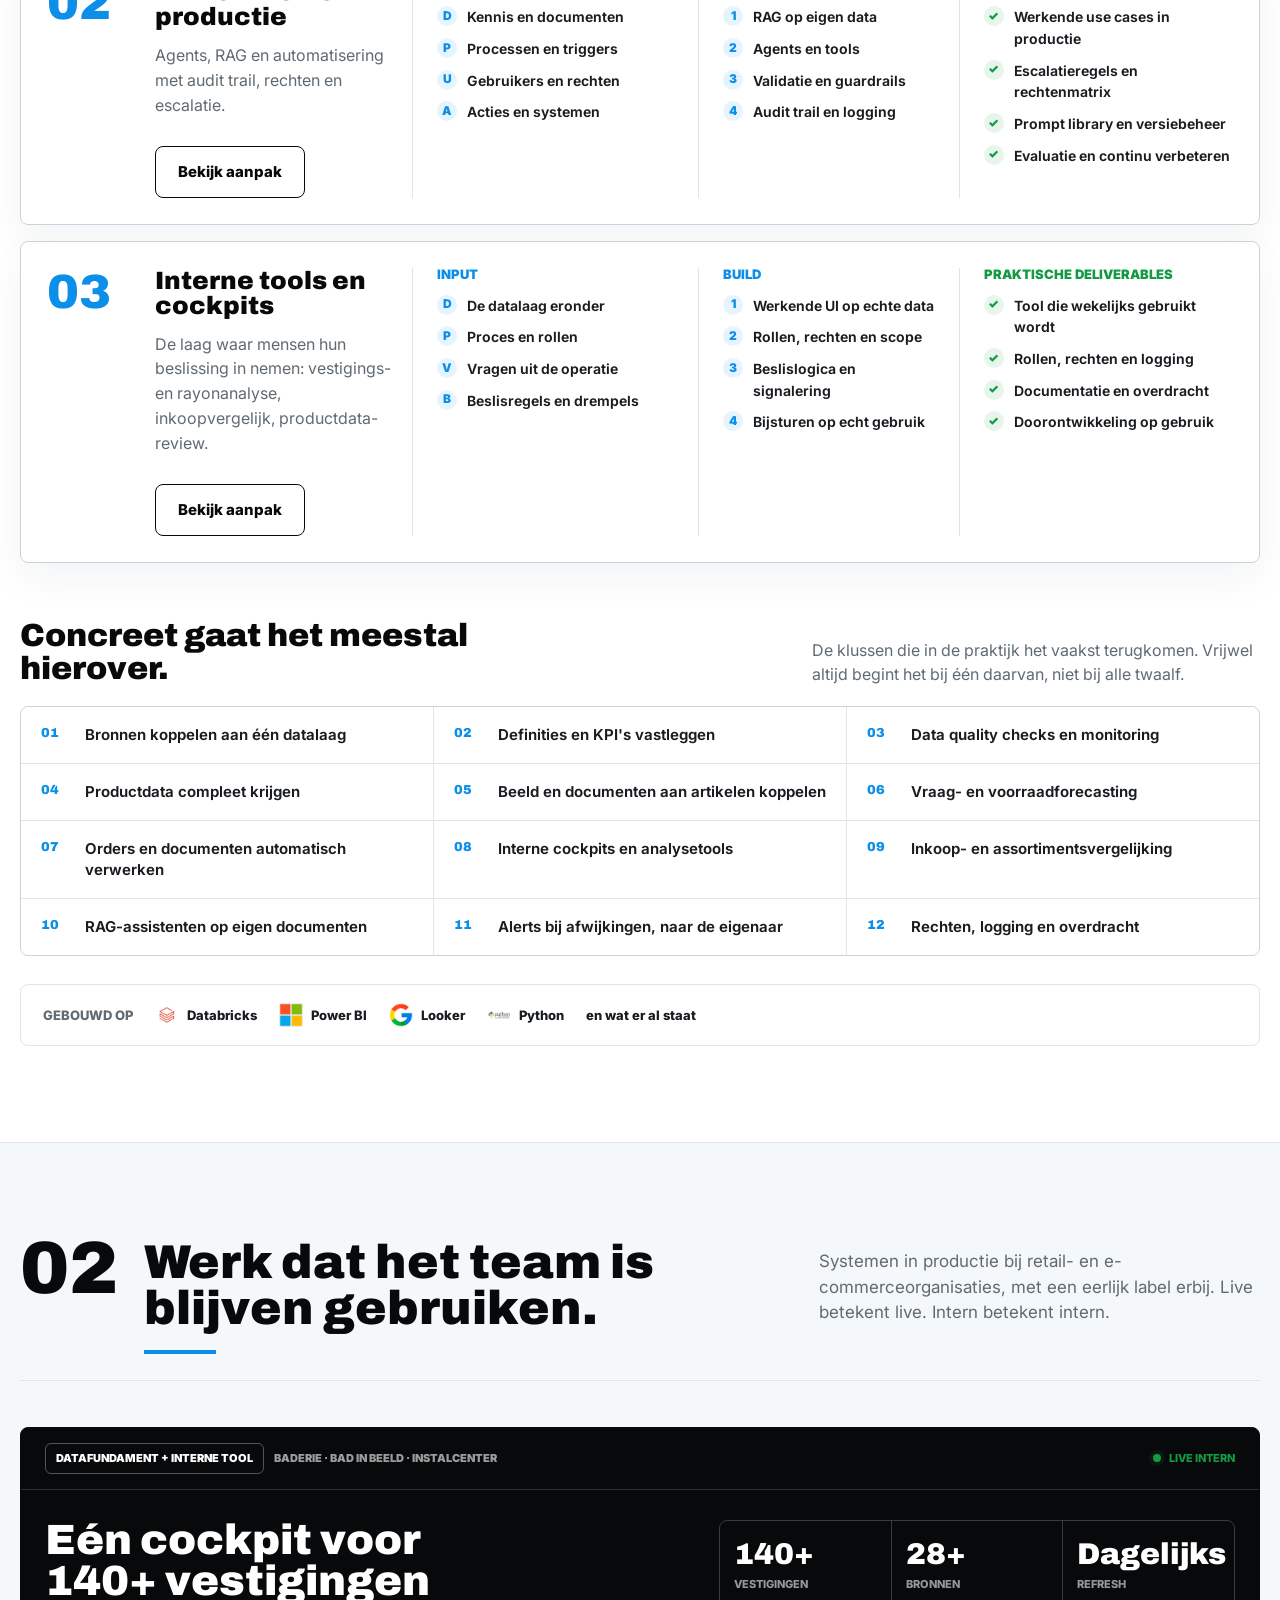
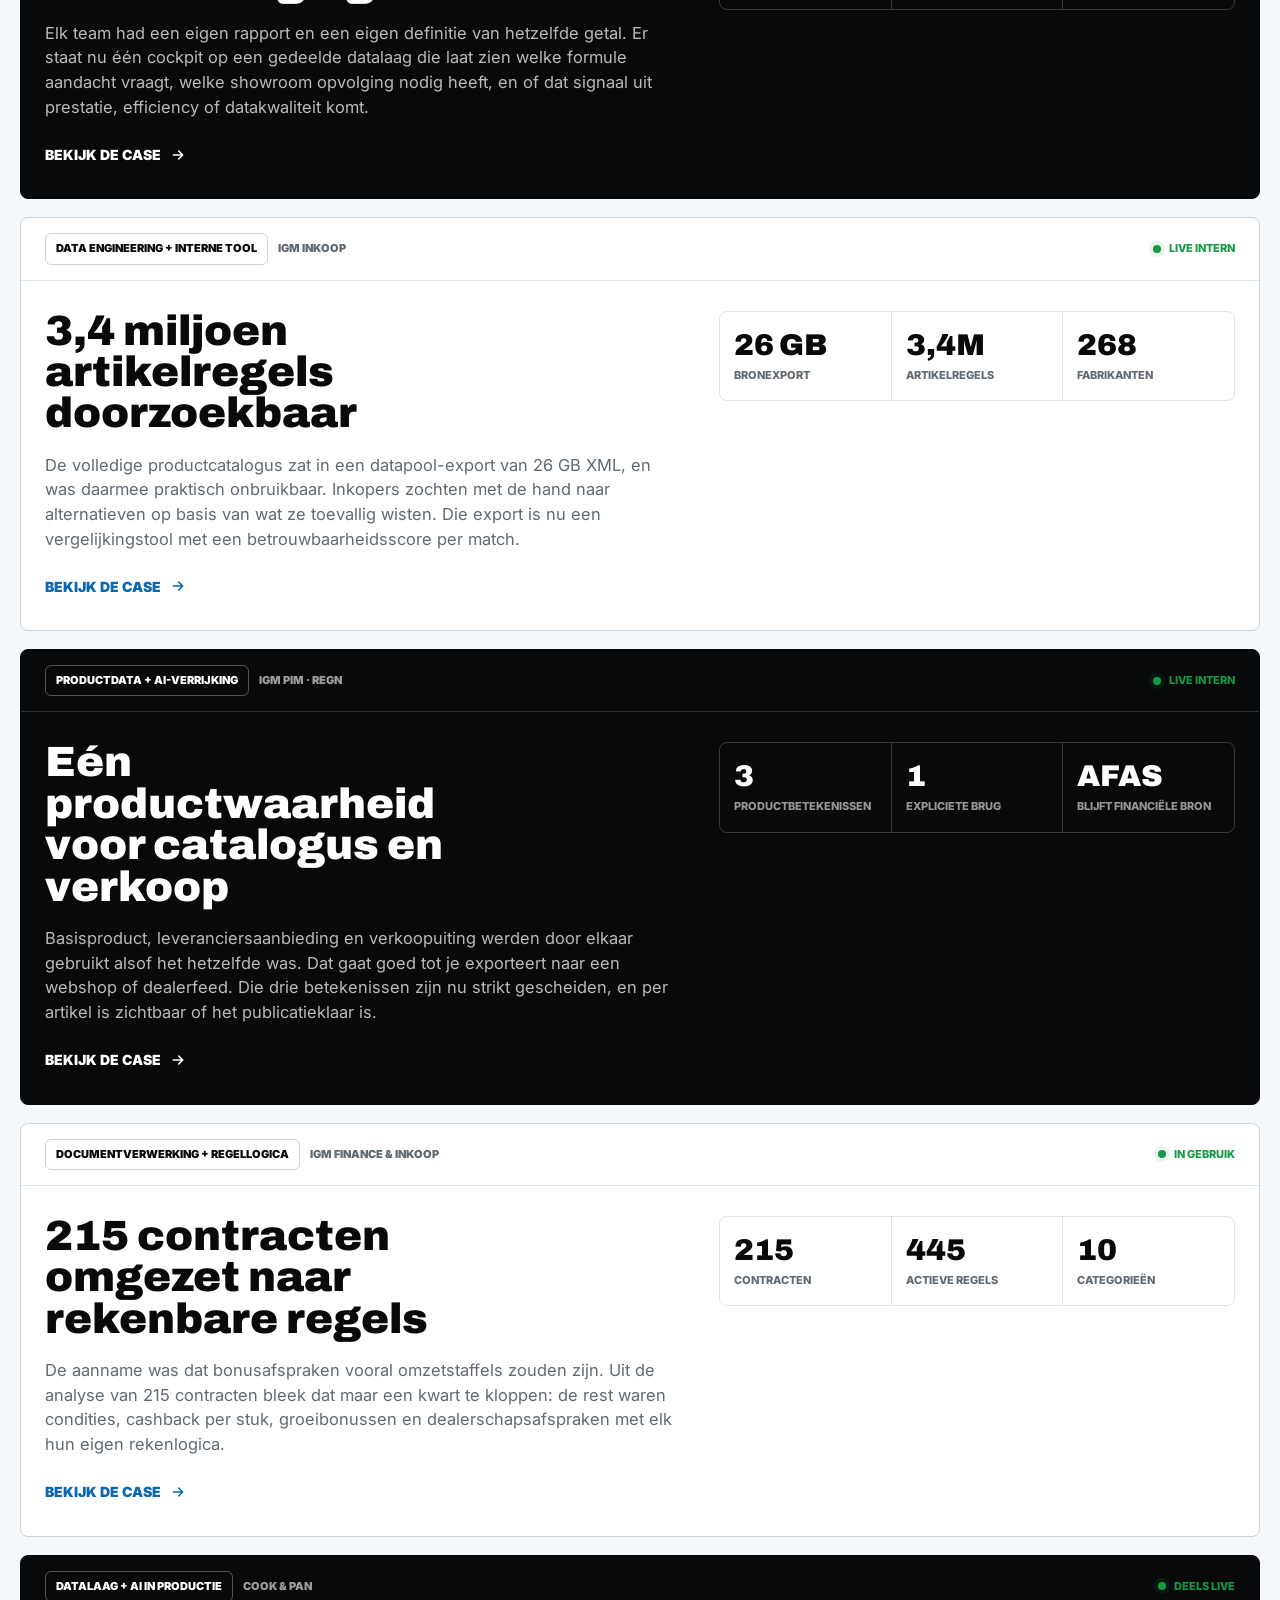
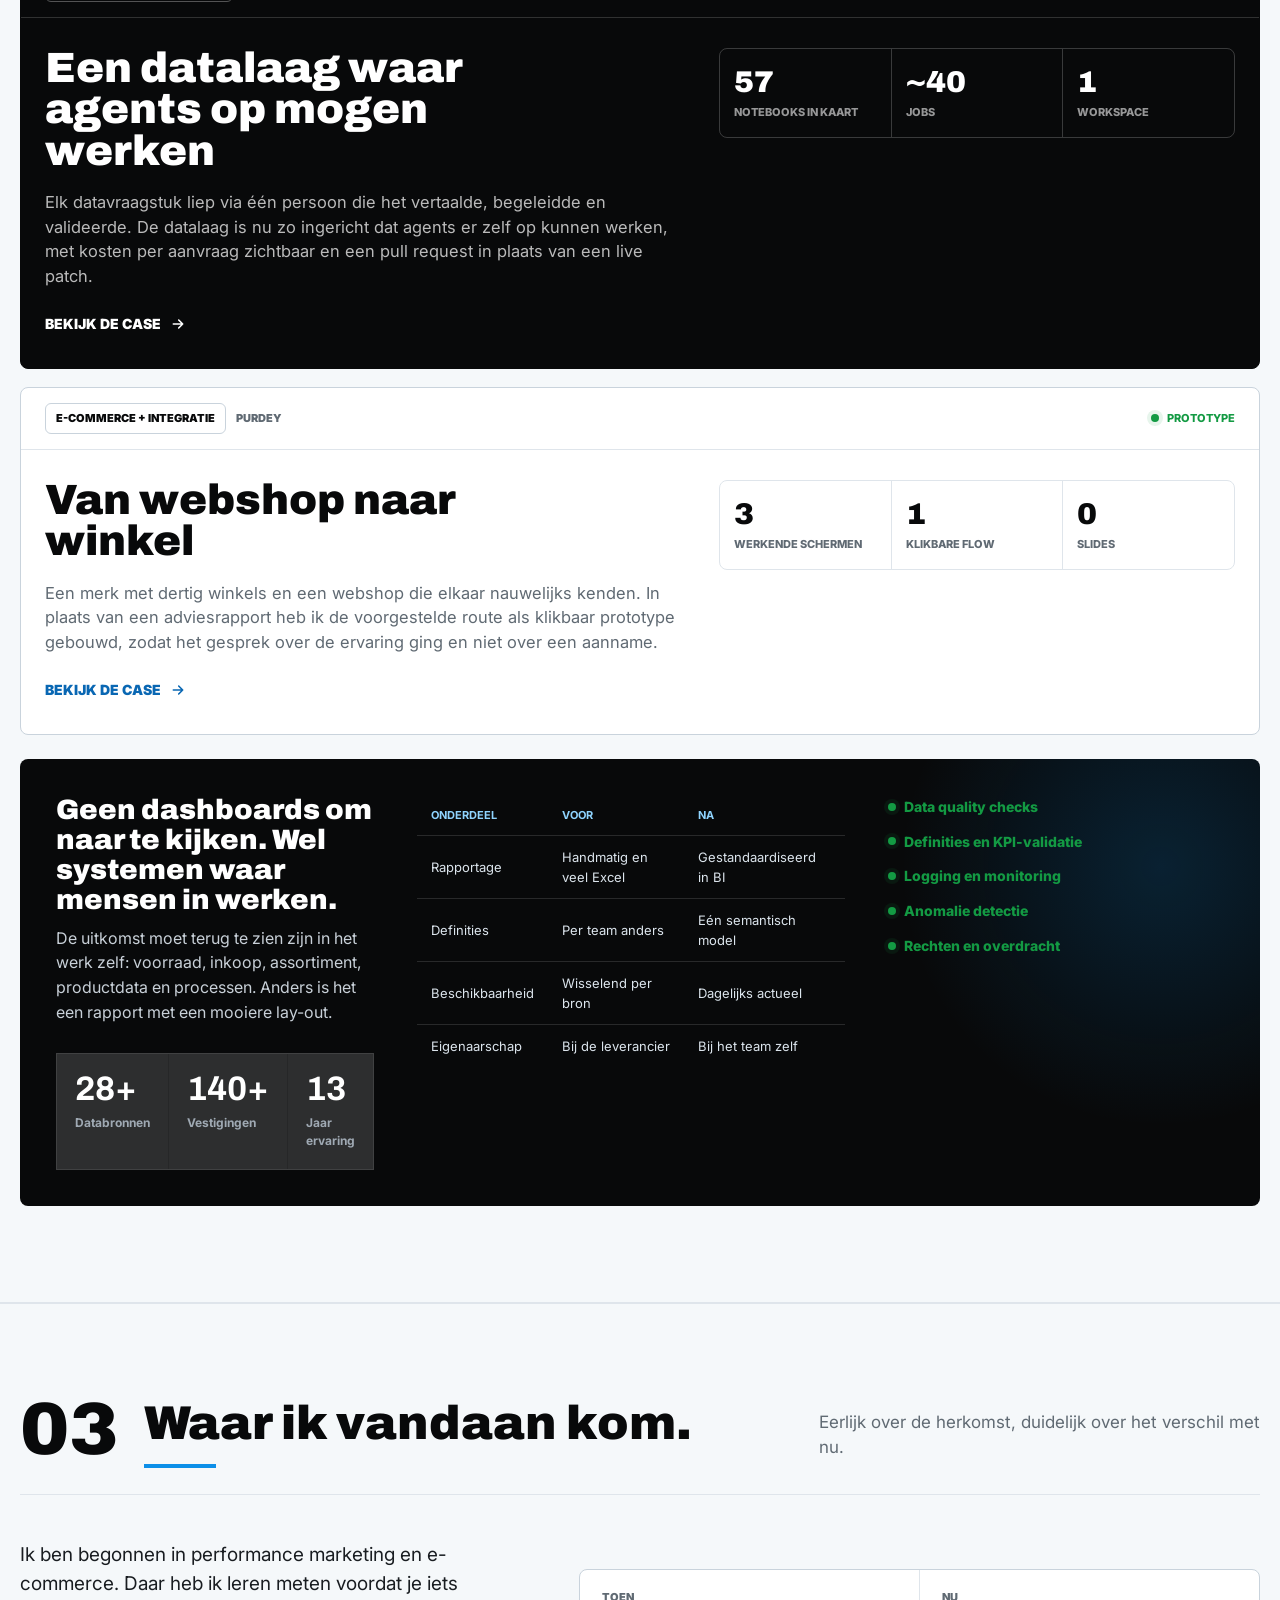
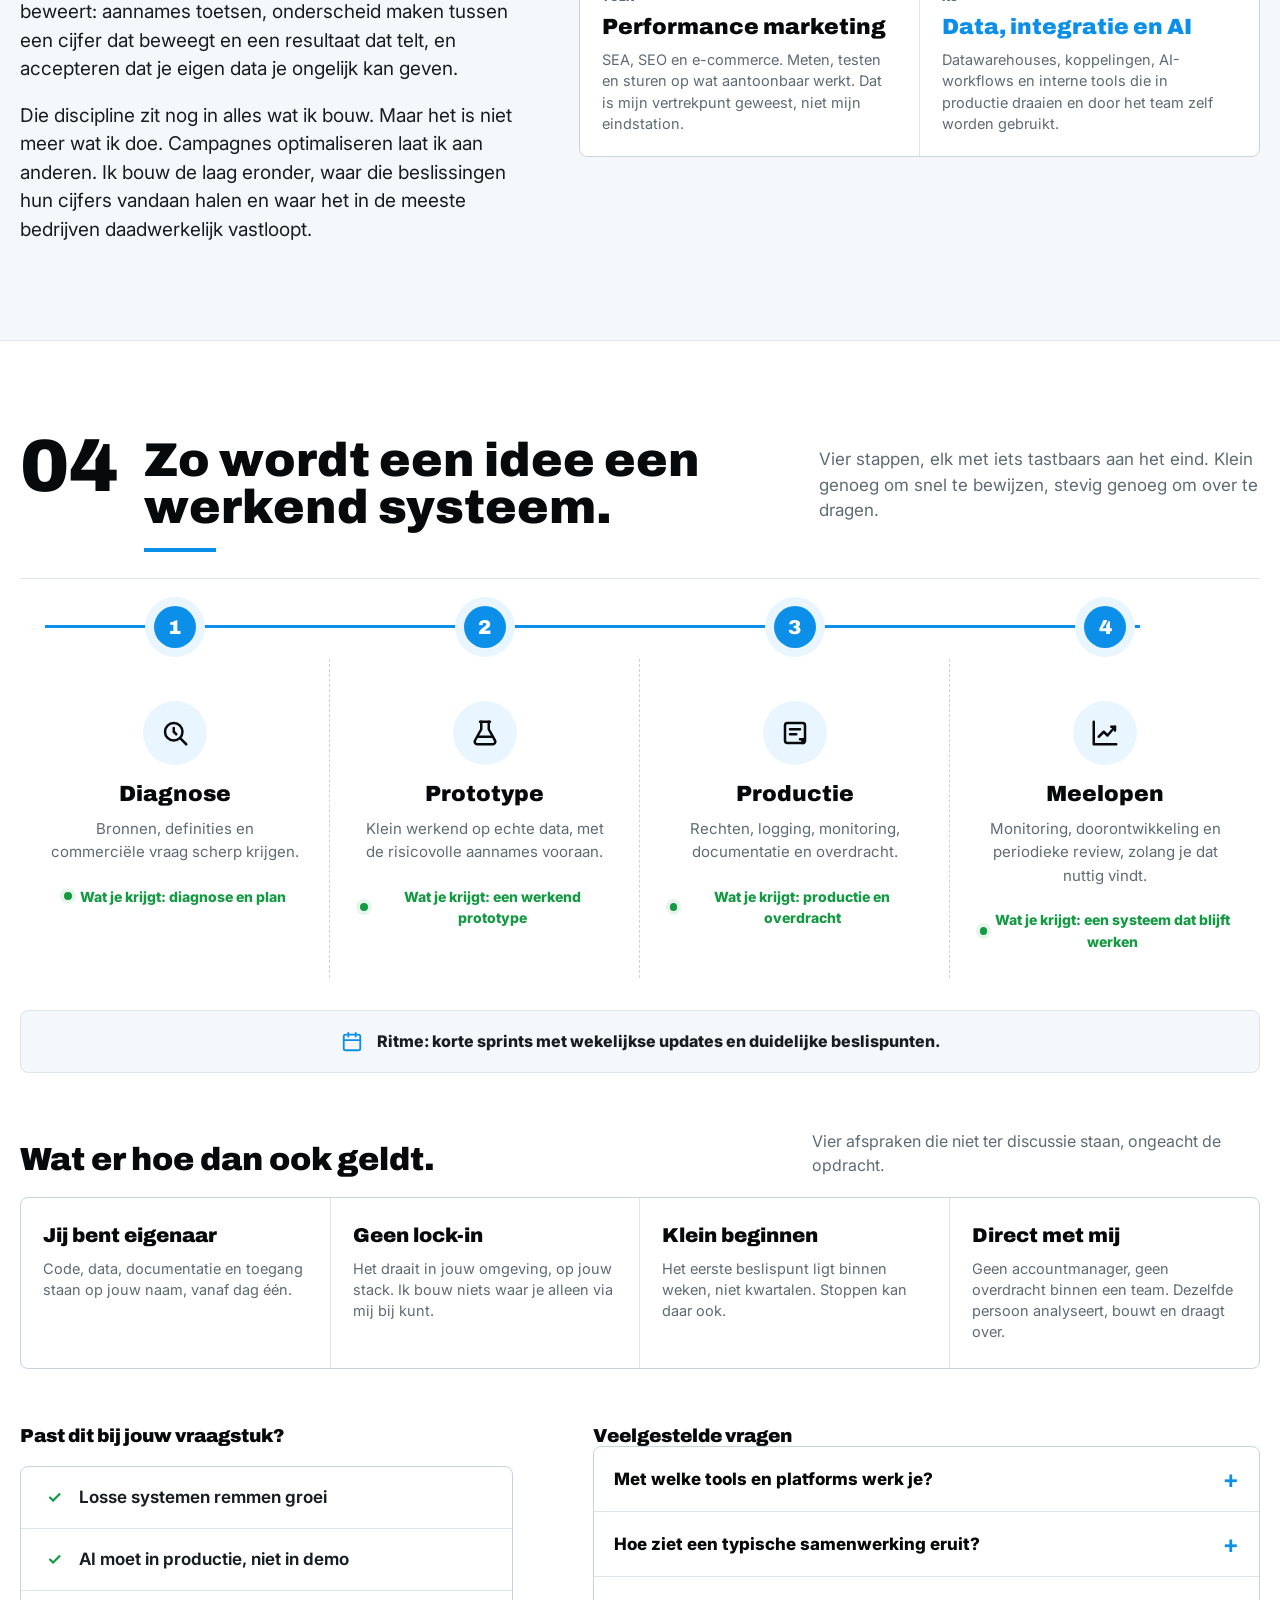
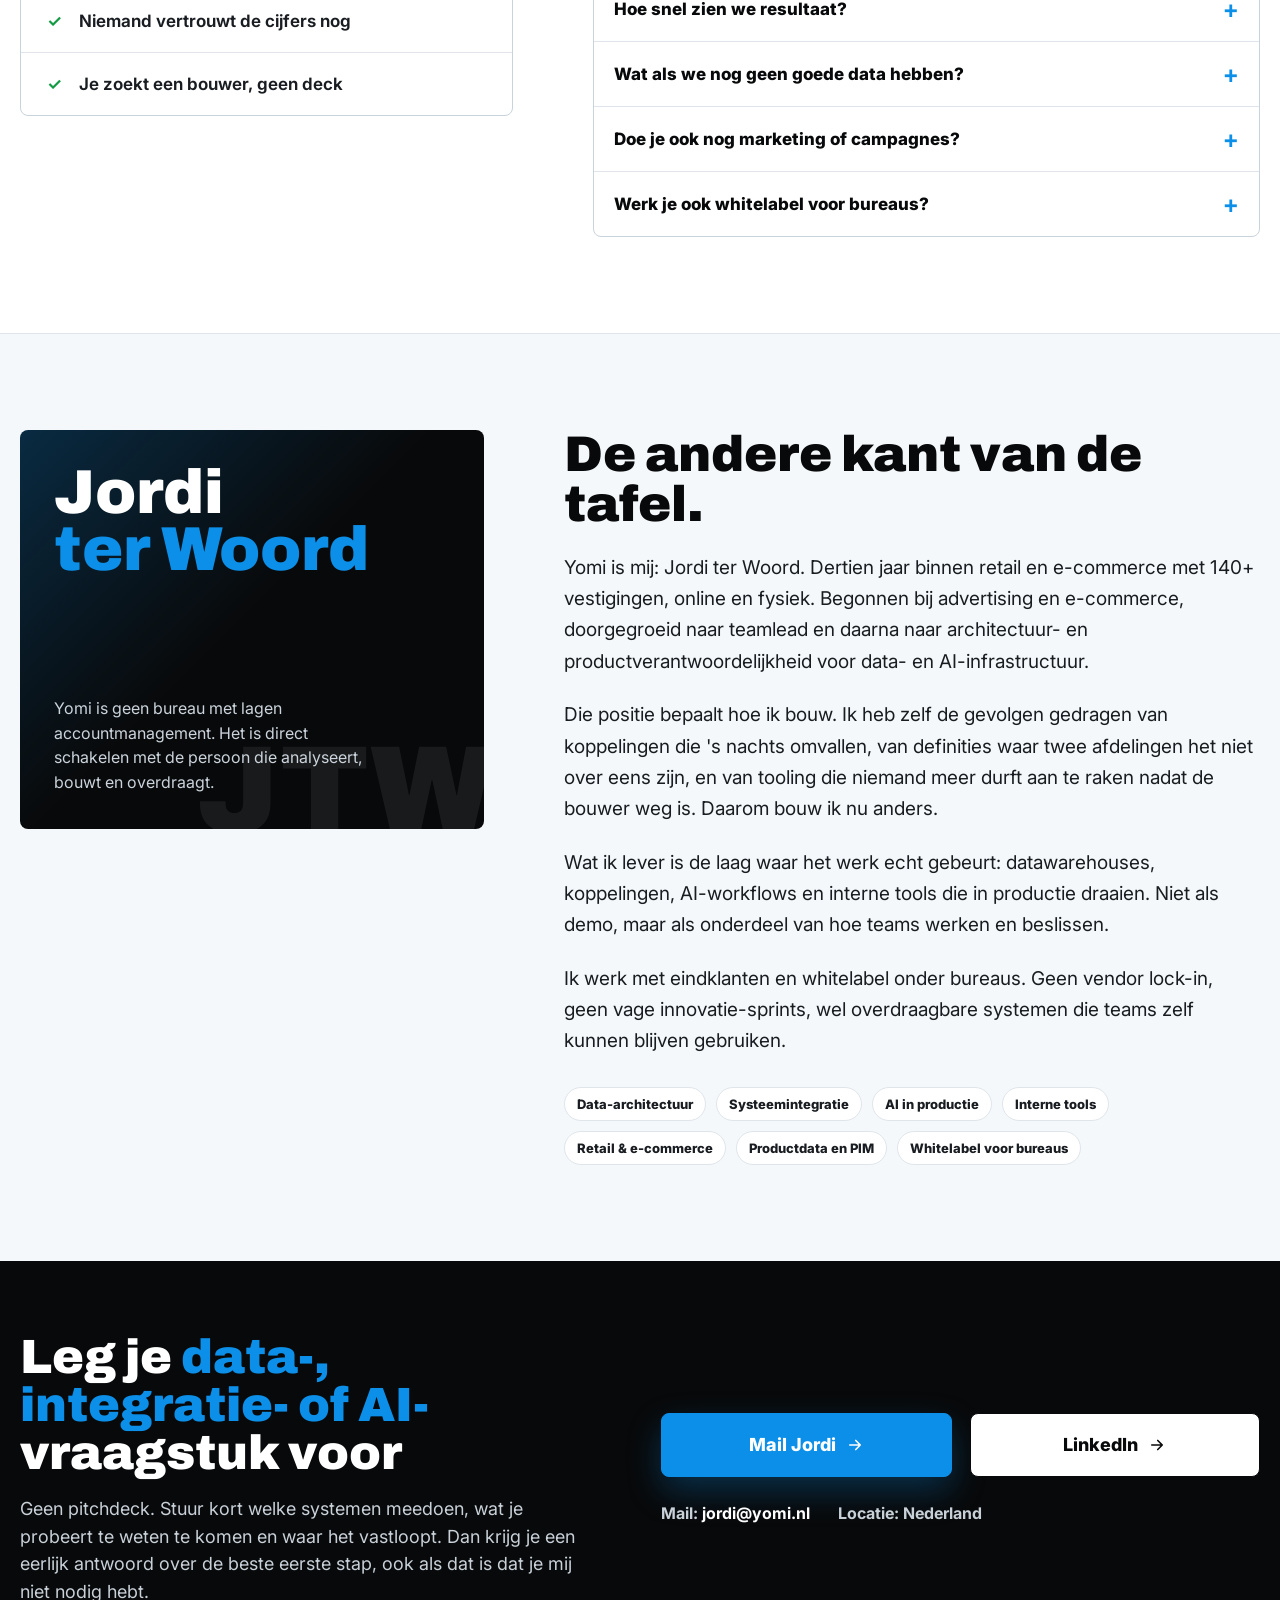
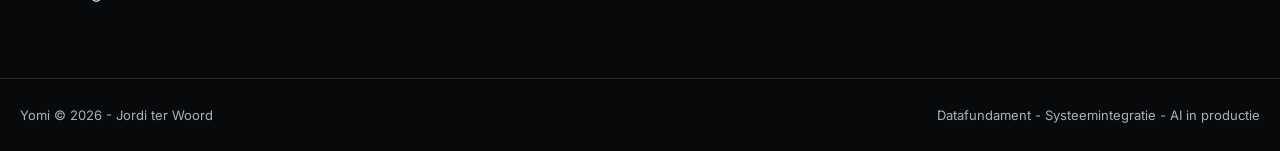
==== commit 48e1225e: "Give the about section a real heading The heading was a first-person sentence lifted from body copy:" ====
--- a/index.html
+++ b/index.html
@@ -2817,11 +2817,11 @@
             bouwt en overdraagt.</p>
         </div>
         <div class="about-copy">
-          <h2 id="about-title">Ik heb dit eerst van binnenuit gedaan, niet als leverancier.</h2>
+          <h2 id="about-title">De andere kant van de tafel.</h2>
           <p>Yomi is mij: Jordi ter Woord. Dertien jaar binnen retail en e-commerce met 140+ vestigingen, online en
             fysiek. Begonnen bij advertising en e-commerce, doorgegroeid naar teamlead en daarna naar architectuur- en
             productverantwoordelijkheid voor data- en AI-infrastructuur.</p>
-          <p>Dat verschil bepaalt hoe ik werk. Ik heb zelf de gevolgen gedragen van koppelingen die 's nachts omvallen,
+          <p>Die positie bepaalt hoe ik bouw. Ik heb zelf de gevolgen gedragen van koppelingen die 's nachts omvallen,
             van definities waar twee afdelingen het niet over eens zijn, en van tooling die niemand meer durft aan te
             raken nadat de bouwer weg is. Daarom bouw ik nu anders.</p>
           <p>Wat ik lever is de laag waar het werk echt gebeurt: datawarehouses, koppelingen, AI-workflows en interne
